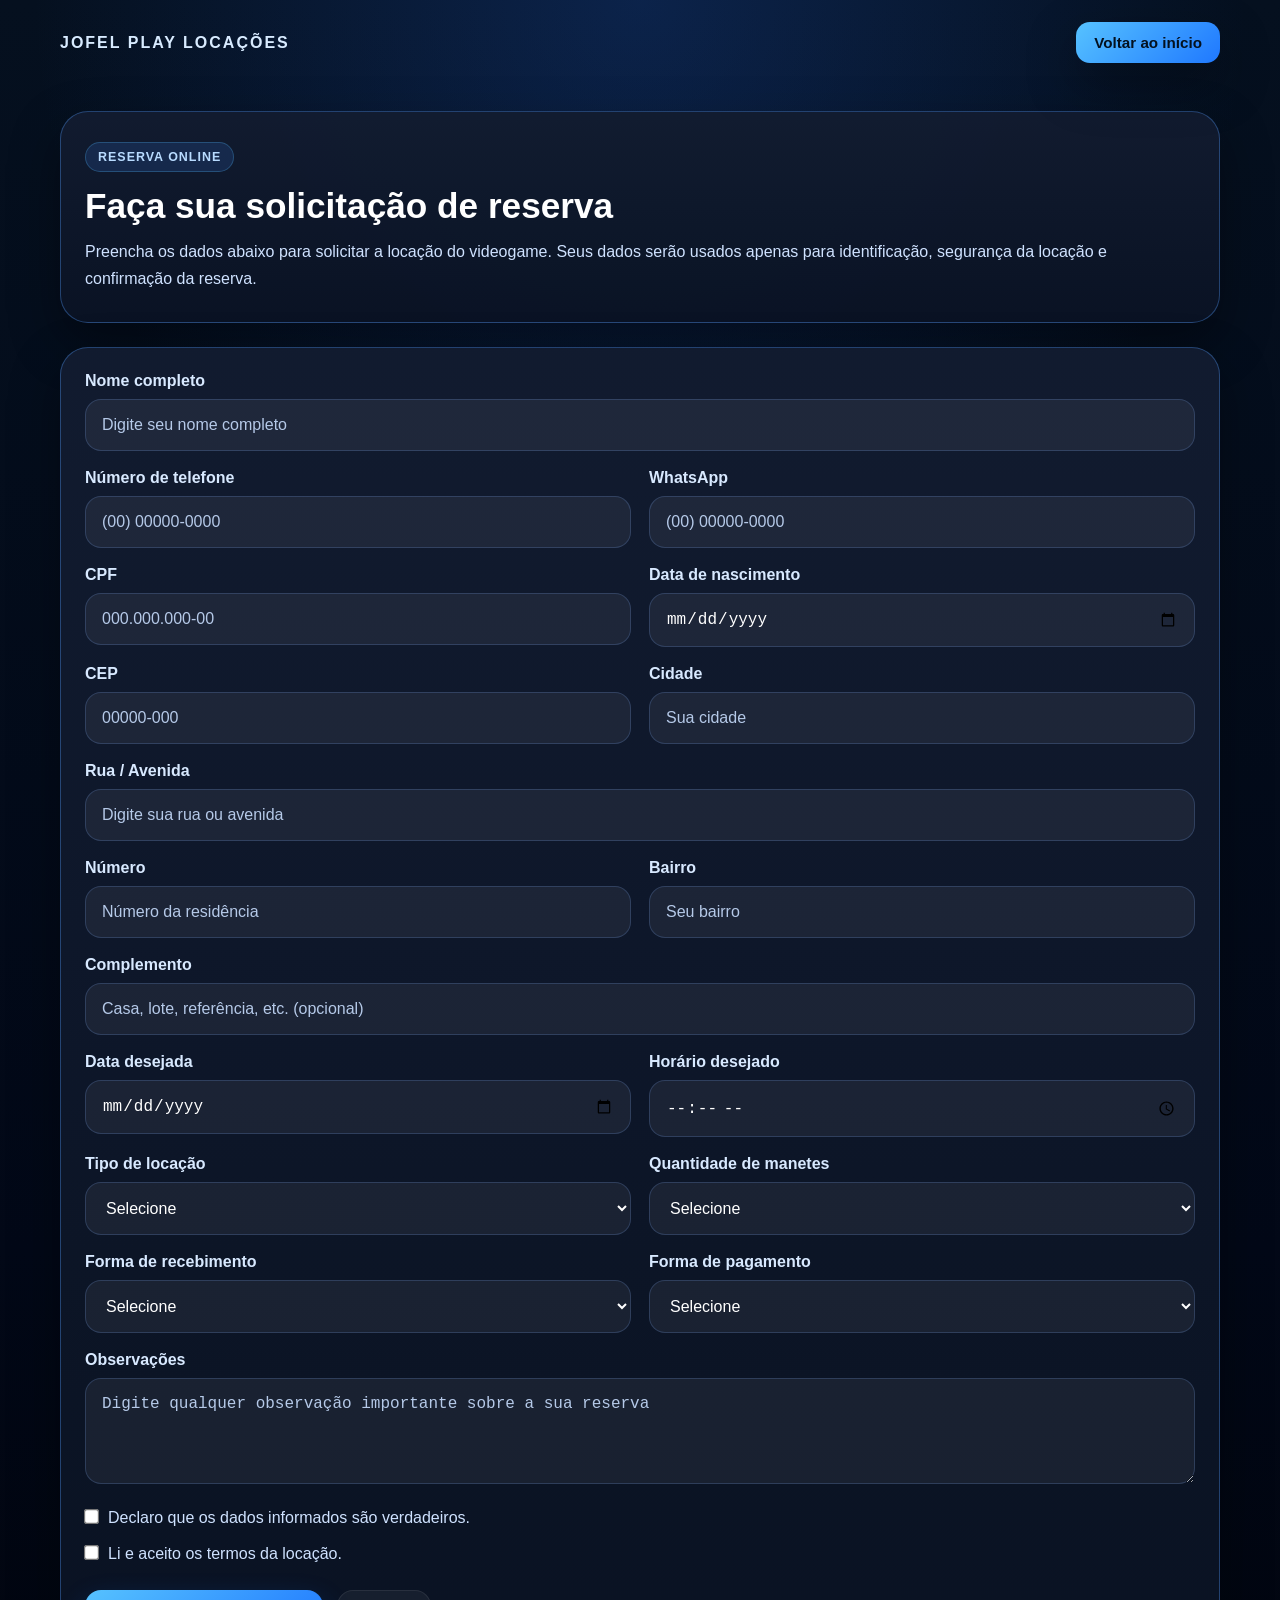
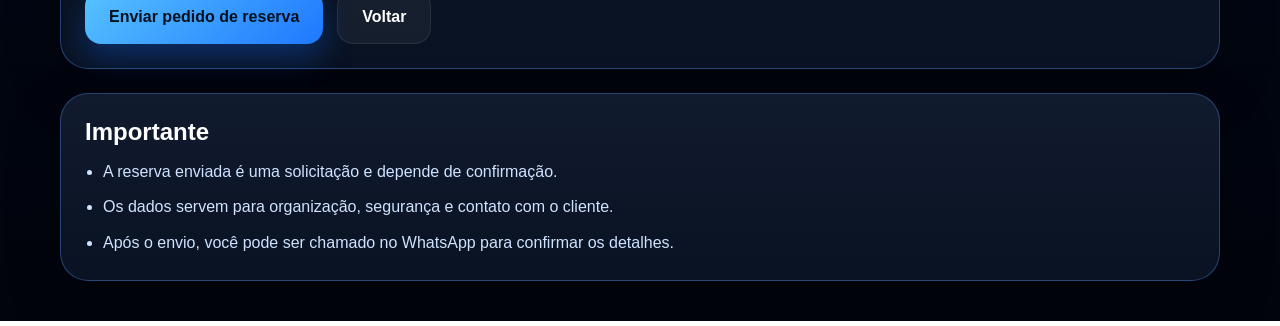
==== reserva.html @ df56c81e "Update reserva.html" ====
<!DOCTYPE html>
<html lang="pt-BR">
<head>
  <meta charset="UTF-8" />
  <meta name="viewport" content="width=device-width, initial-scale=1.0" />
  <title>Reserva | JOFEL PLAY LOCAÇÕES</title>
  <link rel="stylesheet" href="style.css" />
</head>
<body class="reserve-body">
  <header class="topbar">
    <div class="brand">JOFEL PLAY LOCAÇÕES</div>
    <a href="index.html" class="top-btn">Voltar ao início</a>
  </header>

  <main class="reserve-wrapper">
    <section class="reserve-header">
      <span class="section-tag">Reserva online</span>
      <h1>Faça sua solicitação de reserva</h1>
      <p>
        Preencha os dados abaixo para solicitar a locação do videogame.
        Seus dados serão usados apenas para identificação, segurança da locação e confirmação da reserva.
      </p>
    </section>

    <section class="form-card">
      <form id="reservaForm" class="reserve-form">
        <div class="form-grid">
          <div class="form-group full">
            <label for="nome">Nome completo</label>
            <input type="text" id="nome" name="nome" placeholder="Digite seu nome completo" required />
          </div>

          <div class="form-group">
            <label for="telefone">Número de telefone</label>
            <input type="tel" id="telefone" name="telefone" placeholder="(00) 00000-0000" required />
          </div>

          <div class="form-group">
            <label for="whatsapp">WhatsApp</label>
            <input type="tel" id="whatsapp" name="whatsapp" placeholder="(00) 00000-0000" required />
          </div>

          <div class="form-group">
            <label for="cpf">CPF</label>
            <input type="text" id="cpf" name="cpf" placeholder="000.000.000-00" required />
          </div>

          <div class="form-group">
            <label for="nascimento">Data de nascimento</label>
            <input type="date" id="nascimento" name="nascimento" required />
          </div>

          <div class="form-group">
            <label for="cep">CEP</label>
            <input type="text" id="cep" name="cep" placeholder="00000-000" required />
          </div>

          <div class="form-group">
            <label for="cidade">Cidade</label>
            <input type="text" id="cidade" name="cidade" placeholder="Sua cidade" required />
          </div>

          <div class="form-group full">
            <label for="rua">Rua / Avenida</label>
            <input type="text" id="rua" name="rua" placeholder="Digite sua rua ou avenida" required />
          </div>

          <div class="form-group">
            <label for="numero">Número</label>
            <input type="text" id="numero" name="numero" placeholder="Número da residência" required />
          </div>

          <div class="form-group">
            <label for="bairro">Bairro</label>
            <input type="text" id="bairro" name="bairro" placeholder="Seu bairro" required />
          </div>

          <div class="form-group full">
            <label for="complemento">Complemento</label>
            <input type="text" id="complemento" name="complemento" placeholder="Casa, lote, referência, etc. (opcional)" />
          </div>

          <div class="form-group">
            <label for="dataReserva">Data desejada</label>
            <input type="date" id="dataReserva" name="dataReserva" required />
          </div>

          <div class="form-group">
            <label for="horaReserva">Horário desejado</label>
            <input type="time" id="horaReserva" name="horaReserva" required />
          </div>

          <div class="form-group">
            <label for="tipoLocacao">Tipo de locação</label>
            <select id="tipoLocacao" name="tipoLocacao" required>
              <option value="">Selecione</option>
              <option value="1 hora">1 hora</option>
              <option value="diaria">Diária</option>
              <option value="final de semana">Final de semana</option>
            </select>
          </div>

          <div class="form-group">
            <label for="manetes">Quantidade de manetes</label>
            <select id="manetes" name="manetes" required>
              <option value="">Selecione</option>
              <option value="1 manete">1 manete</option>
              <option value="2 manetes">2 manetes</option>
            </select>
          </div>

          <div class="form-group">
            <label for="retirada">Forma de recebimento</label>
            <select id="retirada" name="retirada" required>
              <option value="">Selecione</option>
              <option value="retirada no local">Retirada no local</option>
              <option value="entrega">Entrega</option>
            </select>
          </div>

          <div class="form-group">
            <label for="pagamento">Forma de pagamento</label>
            <select id="pagamento" name="pagamento" required>
              <option value="">Selecione</option>
              <option value="pix">Pix</option>
              <option value="dinheiro">Dinheiro</option>
              <option value="a combinar">A combinar</option>
            </select>
          </div>

          <div class="form-group full">
            <label for="observacoes">Observações</label>
            <textarea
              id="observacoes"
              name="observacoes"
              rows="4"
              placeholder="Digite qualquer observação importante sobre a sua reserva"
            ></textarea>
          </div>
        </div>

        <div class="checks">
          <label class="check-item">
            <input type="checkbox" id="dadosVerdadeiros" required />
            <span>Declaro que os dados informados são verdadeiros.</span>
          </label>

          <label class="check-item">
            <input type="checkbox" id="aceiteTermos" required />
            <span>Li e aceito os termos da locação.</span>
          </label>
        </div>

        <div class="form-actions">
          <button type="submit" class="btn-primary submit-btn">Enviar pedido de reserva</button>
          <a href="index.html" class="btn-secondary">Voltar</a>
        </div>
      </form>
    </section>

    <section class="notice-card">
      <h2>Importante</h2>
      <ul>
        <li>A reserva enviada é uma solicitação e depende de confirmação.</li>
        <li>Os dados servem para organização, segurança e contato com o cliente.</li>
        <li>Após o envio, você pode ser chamado no WhatsApp para confirmar os detalhes.</li>
      </ul>
    </section>
  </main>

  <script src="script.js"></script>
</body>
</html>
---- style.css ----
* {
  margin: 0;
  padding: 0;
  box-sizing: border-box;
}

:root {
  --bg-main: #020817;
  --bg-secondary: #0b1220;
  --card: rgba(18, 28, 48, 0.95);
  --card-soft: rgba(33, 47, 74, 0.9);
  --border: rgba(80, 155, 255, 0.35);
  --text: #ffffff;
  --text-soft: #cfe2ff;
  --text-muted: #9bb7de;
  --blue-1: #56c2ff;
  --blue-2: #1f78ff;
  --blue-3: #0a4ecc;
  --shadow: 0 20px 50px rgba(0, 0, 0, 0.35);
  --radius-xl: 28px;
  --radius-lg: 22px;
  --radius-md: 16px;
  --radius-sm: 12px;
}

html {
  scroll-behavior: smooth;
}

body {
  font-family: Arial, Helvetica, sans-serif;
  background:
    radial-gradient(circle at top, rgba(28, 84, 187, 0.28), transparent 30%),
    linear-gradient(180deg, #05101f 0%, #020817 65%, #01040c 100%);
  color: var(--text);
  min-height: 100vh;
}

a {
  text-decoration: none;
}

img {
  max-width: 100%;
  display: block;
}

.topbar {
  width: 100%;
  max-width: 1200px;
  margin: 0 auto;
  padding: 22px 20px;
  display: flex;
  justify-content: space-between;
  align-items: center;
  gap: 12px;
}

.topbar-home {
  justify-content: center;
}

.brand {
  font-size: 1rem;
  font-weight: 800;
  letter-spacing: 2px;
  color: #d8ebff;
}

.top-btn {
  background: linear-gradient(135deg, var(--blue-1), var(--blue-2));
  color: #03111f;
  padding: 12px 18px;
  border-radius: 14px;
  font-weight: 800;
  font-size: 0.95rem;
  box-shadow: var(--shadow);
}

.hero,
.reserve-wrapper {
  width: 100%;
  max-width: 1200px;
  margin: 0 auto;
  padding: 10px 20px 40px;
}

.hero-card,
.form-card,
.notice-card,
.cta-box,
.reserve-header,
.trust-strip,
.urgency-box,
.security-card {
  background: linear-gradient(180deg, rgba(18, 28, 48, 0.96), rgba(10, 19, 36, 0.96));
  border: 1px solid var(--border);
  border-radius: var(--radius-xl);
  box-shadow: var(--shadow);
}

.hero-card {
  padding: 48px 32px;
  text-align: center;
  margin-top: 20px;
}

.hero-card-pro {
  overflow: hidden;
}

.hero-badge,
.section-tag,
.urgency-badge {
  display: inline-block;
  padding: 8px 14px;
  border-radius: 999px;
  background: rgba(63, 137, 255, 0.15);
  border: 1px solid rgba(86, 194, 255, 0.25);
  color: #b8dbff;
  font-size: 0.85rem;
  font-weight: 700;
  letter-spacing: 1px;
  text-transform: uppercase;
}

.hero-title {
  font-size: 3rem;
  line-height: 1.1;
  font-weight: 900;
  max-width: 920px;
  margin: 22px auto 16px;
}

.hero-subtitle {
  font-size: 1.15rem;
  color: var(--text-soft);
  max-width: 760px;
  margin: 0 auto;
  line-height: 1.6;
}

.hero-price-box {
  margin: 24px auto 0;
  max-width: 420px;
  display: flex;
  flex-direction: column;
  gap: 8px;
  padding: 18px;
  border-radius: 20px;
  background: rgba(255, 255, 255, 0.05);
  border: 1px solid rgba(86, 194, 255, 0.18);
}

.price-highlight {
  font-size: 1.6rem;
  font-weight: 900;
  color: #ffffff;
}

.price-text {
  color: var(--text-soft);
  font-size: 0.98rem;
}

.hero-media {
  width: 100%;
  max-width: 780px;
  margin: 28px auto 0;
  border-radius: 24px;
  overflow: hidden;
  border: 1px solid rgba(86, 194, 255, 0.22);
  box-shadow: 0 20px 50px rgba(0, 0, 0, 0.45);
}

.hero-media img {
  width: 100%;
  height: 400px;
  object-fit: cover;
}

.hero-actions {
  margin-top: 28px;
  display: flex;
  justify-content: center;
  gap: 14px;
  flex-wrap: wrap;
}

.hero-mini-infos {
  margin-top: 24px;
  display: flex;
  justify-content: center;
  gap: 12px;
  flex-wrap: wrap;
}

.mini-info {
  padding: 10px 14px;
  border-radius: 999px;
  background: rgba(255, 255, 255, 0.05);
  color: var(--text-soft);
  border: 1px solid rgba(255, 255, 255, 0.08);
  font-size: 0.95rem;
}

.btn-primary,
.btn-secondary {
  min-height: 54px;
  padding: 15px 24px;
  border-radius: 16px;
  font-weight: 800;
  font-size: 1rem;
  display: inline-flex;
  align-items: center;
  justify-content: center;
  transition: 0.2s ease;
}

.btn-primary {
  background: linear-gradient(135deg, var(--blue-1), var(--blue-2));
  color: #03111f;
  box-shadow: 0 14px 30px rgba(18, 110, 255, 0.3);
}

.btn-primary:hover {
  transform: translateY(-2px);
}

.btn-secondary {
  background: rgba(255, 255, 255, 0.05);
  color: var(--text);
  border: 1px solid rgba(255, 255, 255, 0.08);
}

.trust-strip {
  margin-top: 24px;
  padding: 18px 20px;
  display: grid;
  grid-template-columns: repeat(4, 1fr);
  gap: 12px;
}

.trust-item {
  text-align: center;
  color: var(--text-soft);
  font-weight: 700;
  padding: 10px;
  border-radius: 14px;
  background: rgba(255, 255, 255, 0.04);
}

.section-title-wrap {
  text-align: center;
  margin-bottom: 20px;
}

.section-title-wrap h2 {
  font-size: 1.75rem;
  margin-top: 10px;
}

.section-tag {
  font-size: 0.78rem;
  padding: 7px 12px;
}

.benefits,
.steps,
.security-section {
  margin-top: 34px;
}

.benefits-grid,
.steps-grid {
  display: grid;
  grid-template-columns: repeat(4, 1fr);
  gap: 18px;
}

.security-grid {
  display: grid;
  grid-template-columns: repeat(3, 1fr);
  gap: 18px;
}

.info-card,
.step-card,
.security-card {
  background: linear-gradient(180deg, rgba(26, 38, 63, 0.96), rgba(18, 27, 46, 0.96));
  border: 1px solid rgba(86, 194, 255, 0.2);
  border-radius: var(--radius-lg);
  padding: 24px;
  box-shadow: var(--shadow);
}

.info-card h3,
.step-card h3,
.security-card h3 {
  font-size: 1.2rem;
  margin-bottom: 12px;
}

.info-card p,
.step-card p,
.security-card p,
.notice-card li,
.reserve-header p,
.urgency-box p,
.cta-box p {
  color: var(--text-soft);
  line-height: 1.7;
}

.step-number {
  width: 42px;
  height: 42px;
  display: inline-flex;
  align-items: center;
  justify-content: center;
  background: linear-gradient(135deg, var(--blue-1), var(--blue-2));
  color: #06101a;
  border-radius: 50%;
  font-weight: 900;
  margin-bottom: 16px;
}

.urgency-box {
  margin-top: 34px;
  padding: 36px 28px;
  text-align: center;
}

.urgency-box h2 {
  font-size: 2rem;
  margin-top: 14px;
  margin-bottom: 12px;
}

.cta-box {
  margin-top: 34px;
  padding: 36px 28px;
  text-align: center;
}

.cta-box h2 {
  font-size: 2rem;
  margin-bottom: 12px;
}

.cta-box-strong {
  margin-bottom: 20px;
}

.large-btn {
  min-width: 260px;
  margin-top: 20px;
}

.reserve-header {
  padding: 30px 24px;
  margin-top: 16px;
  margin-bottom: 24px;
}

.reserve-header h1 {
  font-size: 2.2rem;
  margin: 14px 0 12px;
}

.form-card {
  padding: 24px;
}

.reserve-form {
  width: 100%;
}

.form-grid {
  display: grid;
  grid-template-columns: repeat(2, 1fr);
  gap: 18px;
}

.form-group {
  display: flex;
  flex-direction: column;
}

.form-group.full {
  grid-column: 1 / -1;
}

.form-group label {
  margin-bottom: 9px;
  color: #d8e9ff;
  font-weight: 700;
}

.form-group input,
.form-group select,
.form-group textarea {
  width: 100%;
  border: 1px solid rgba(130, 174, 255, 0.2);
  background: rgba(255, 255, 255, 0.06);
  color: white;
  padding: 16px 16px;
  border-radius: 16px;
  outline: none;
  font-size: 1rem;
}

.form-group input::placeholder,
.form-group textarea::placeholder {
  color: #b5c9e8;
}

.form-group input:focus,
.form-group select:focus,
.form-group textarea:focus {
  border-color: rgba(86, 194, 255, 0.7);
  box-shadow: 0 0 0 3px rgba(86, 194, 255, 0.12);
}

.form-group select option {
  color: #000;
}

.checks {
  margin-top: 22px;
  display: flex;
  flex-direction: column;
  gap: 12px;
}

.check-item {
  display: flex;
  align-items: flex-start;
  gap: 10px;
  color: var(--text-soft);
  line-height: 1.5;
}

.check-item input {
  margin-top: 4px;
  transform: scale(1.15);
}

.form-actions {
  margin-top: 24px;
  display: flex;
  gap: 14px;
  flex-wrap: wrap;
}

.submit-btn {
  border: none;
  cursor: pointer;
}

.notice-card {
  margin-top: 24px;
  padding: 24px;
}

.notice-card h2 {
  margin-bottom: 12px;
}

.notice-card ul {
  padding-left: 18px;
}

.notice-card li + li {
  margin-top: 8px;
}

.success-message {
  margin-top: 20px;
  padding: 16px 18px;
  border-radius: 16px;
  background: rgba(20, 130, 70, 0.18);
  border: 1px solid rgba(72, 220, 120, 0.35);
  color: #d8ffe7;
  font-weight: 700;
}

@media (max-width: 980px) {
  .hero-title {
    font-size: 2.3rem;
  }

  .benefits-grid,
  .steps-grid {
    grid-template-columns: repeat(2, 1fr);
  }

  .security-grid,
  .trust-strip {
    grid-template-columns: repeat(2, 1fr);
  }

  .hero-media img {
    height: 320px;
  }
}

@media (max-width: 768px) {
  .topbar {
    padding: 18px 14px;
    flex-direction: column;
    align-items: stretch;
  }

  .topbar-home {
    align-items: center;
  }

  .brand {
    text-align: center;
    font-size: 0.95rem;
  }

  .top-btn {
    text-align: center;
  }

  .hero,
  .reserve-wrapper {
    padding: 6px 14px 28px;
  }

  .hero-card {
    padding: 32px 16px;
  }

  .hero-title {
    font-size: 1.9rem;
  }

  .hero-subtitle {
    font-size: 1rem;
  }

  .hero-price-box {
    padding: 16px;
  }

  .price-highlight {
    font-size: 1.35rem;
  }

  .hero-media {
    margin-top: 22px;
    border-radius: 18px;
  }

  .hero-media img {
    height: 220px;
  }

  .benefits-grid,
  .steps-grid,
  .form-grid,
  .security-grid,
  .trust-strip {
    grid-template-columns: 1fr;
  }

  .hero-mini-infos {
    flex-direction: column;
  }

  .mini-info {
    width: 100%;
  }

  .section-title-wrap {
    margin-bottom: 16px;
  }

  .section-title-wrap h2 {
    font-size: 1.35rem;
    margin-top: 8px;
  }

  .section-tag,
  .urgency-badge {
    font-size: 0.72rem;
    padding: 6px 11px;
  }

  .info-card,
  .step-card,
  .security-card {
    padding: 18px;
  }

  .info-card h3,
  .step-card h3,
  .security-card h3 {
    font-size: 1rem;
  }

  .info-card p,
  .step-card p,
  .security-card p {
    font-size: 0.95rem;
    line-height: 1.6;
  }

  .urgency-box h2,
  .cta-box h2,
  .reserve-header h1 {
    font-size: 1.55rem;
  }

  .trust-strip,
  .form-card,
  .notice-card,
  .reserve-header,
  .cta-box,
  .urgency-box {
    padding: 18px;
  }

  .btn-primary,
  .btn-secondary {
    width: 100%;
  }

  .form-actions,
  .hero-actions {
    flex-direction: column;
  }

  .large-btn {
    min-width: 100%;
  }
}
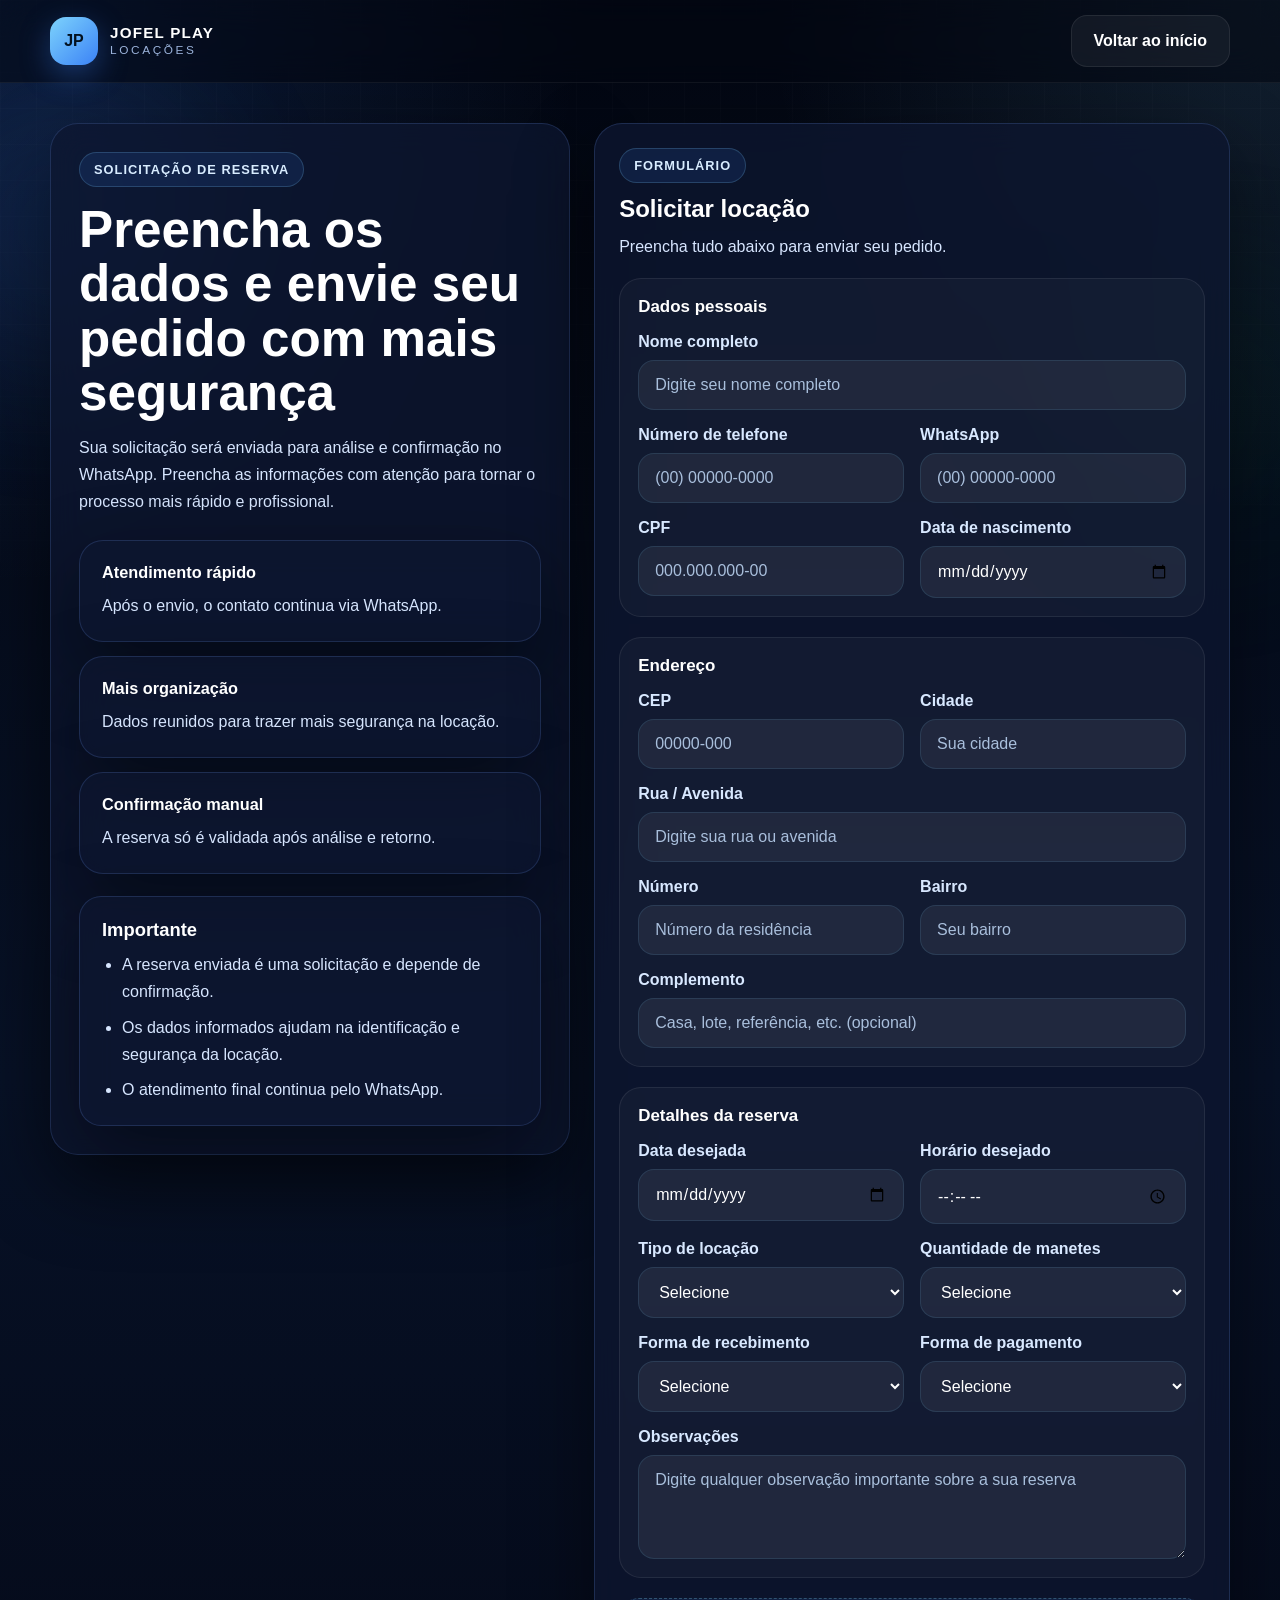
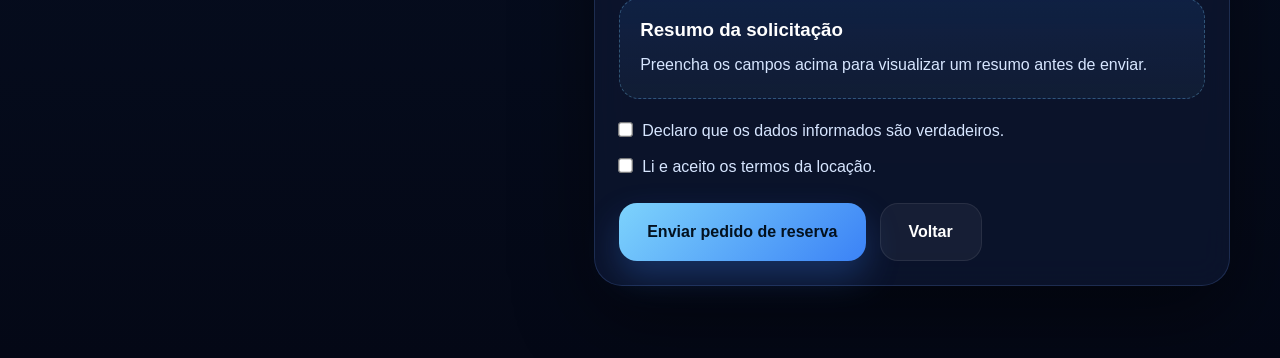
==== commit 2c517466: "Update reserva.html" ====
--- a/reserva.html
+++ b/reserva.html
@@ -4,168 +4,233 @@
   <meta charset="UTF-8" />
   <meta name="viewport" content="width=device-width, initial-scale=1.0" />
   <title>Reserva | JOFEL PLAY LOCAÇÕES</title>
+  <meta
+    name="description"
+    content="Solicite sua reserva de PS5 com a JOFEL PLAY LOCAÇÕES. Preencha seus dados e finalize o atendimento pelo WhatsApp."
+  />
   <link rel="stylesheet" href="style.css" />
 </head>
-<body class="reserve-body">
+<body class="site-body reserve-page">
+  <div class="bg-orb orb-1"></div>
+  <div class="bg-orb orb-2"></div>
+  <div class="bg-grid"></div>
+
   <header class="topbar">
-    <div class="brand">JOFEL PLAY LOCAÇÕES</div>
-    <a href="index.html" class="top-btn">Voltar ao início</a>
+    <div class="container topbar-inner">
+      <a href="index.html" class="brand">
+        <span class="brand-badge">JP</span>
+        <span class="brand-text">
+          <strong>JOFEL PLAY</strong>
+          <small>LOCAÇÕES</small>
+        </span>
+      </a>
+
+      <a href="index.html" class="btn btn-secondary">Voltar ao início</a>
+    </div>
   </header>
 
-  <main class="reserve-wrapper">
-    <section class="reserve-header">
-      <span class="section-tag">Reserva online</span>
-      <h1>Faça sua solicitação de reserva</h1>
-      <p>
-        Preencha os dados abaixo para solicitar a locação do videogame.
-        Seus dados serão usados apenas para identificação, segurança da locação e confirmação da reserva.
-      </p>
-    </section>
-
-    <section class="form-card">
-      <form id="reservaForm" class="reserve-form">
-        <div class="form-grid">
-          <div class="form-group full">
-            <label for="nome">Nome completo</label>
-            <input type="text" id="nome" name="nome" placeholder="Digite seu nome completo" required />
-          </div>
-
-          <div class="form-group">
-            <label for="telefone">Número de telefone</label>
-            <input type="tel" id="telefone" name="telefone" placeholder="(00) 00000-0000" required />
-          </div>
-
-          <div class="form-group">
-            <label for="whatsapp">WhatsApp</label>
-            <input type="tel" id="whatsapp" name="whatsapp" placeholder="(00) 00000-0000" required />
-          </div>
-
-          <div class="form-group">
-            <label for="cpf">CPF</label>
-            <input type="text" id="cpf" name="cpf" placeholder="000.000.000-00" required />
-          </div>
-
-          <div class="form-group">
-            <label for="nascimento">Data de nascimento</label>
-            <input type="date" id="nascimento" name="nascimento" required />
-          </div>
-
-          <div class="form-group">
-            <label for="cep">CEP</label>
-            <input type="text" id="cep" name="cep" placeholder="00000-000" required />
-          </div>
-
-          <div class="form-group">
-            <label for="cidade">Cidade</label>
-            <input type="text" id="cidade" name="cidade" placeholder="Sua cidade" required />
-          </div>
-
-          <div class="form-group full">
-            <label for="rua">Rua / Avenida</label>
-            <input type="text" id="rua" name="rua" placeholder="Digite sua rua ou avenida" required />
-          </div>
-
-          <div class="form-group">
-            <label for="numero">Número</label>
-            <input type="text" id="numero" name="numero" placeholder="Número da residência" required />
-          </div>
-
-          <div class="form-group">
-            <label for="bairro">Bairro</label>
-            <input type="text" id="bairro" name="bairro" placeholder="Seu bairro" required />
-          </div>
-
-          <div class="form-group full">
-            <label for="complemento">Complemento</label>
-            <input type="text" id="complemento" name="complemento" placeholder="Casa, lote, referência, etc. (opcional)" />
-          </div>
-
-          <div class="form-group">
-            <label for="dataReserva">Data desejada</label>
-            <input type="date" id="dataReserva" name="dataReserva" required />
-          </div>
-
-          <div class="form-group">
-            <label for="horaReserva">Horário desejado</label>
-            <input type="time" id="horaReserva" name="horaReserva" required />
-          </div>
-
-          <div class="form-group">
-            <label for="tipoLocacao">Tipo de locação</label>
-            <select id="tipoLocacao" name="tipoLocacao" required>
-              <option value="">Selecione</option>
-              <option value="1 hora">1 hora</option>
-              <option value="diaria">Diária</option>
-              <option value="final de semana">Final de semana</option>
-            </select>
-          </div>
-
-          <div class="form-group">
-            <label for="manetes">Quantidade de manetes</label>
-            <select id="manetes" name="manetes" required>
-              <option value="">Selecione</option>
-              <option value="1 manete">1 manete</option>
-              <option value="2 manetes">2 manetes</option>
-            </select>
-          </div>
-
-          <div class="form-group">
-            <label for="retirada">Forma de recebimento</label>
-            <select id="retirada" name="retirada" required>
-              <option value="">Selecione</option>
-              <option value="retirada no local">Retirada no local</option>
-              <option value="entrega">Entrega</option>
-            </select>
-          </div>
-
-          <div class="form-group">
-            <label for="pagamento">Forma de pagamento</label>
-            <select id="pagamento" name="pagamento" required>
-              <option value="">Selecione</option>
-              <option value="pix">Pix</option>
-              <option value="dinheiro">Dinheiro</option>
-              <option value="a combinar">A combinar</option>
-            </select>
-          </div>
-
-          <div class="form-group full">
-            <label for="observacoes">Observações</label>
-            <textarea
-              id="observacoes"
-              name="observacoes"
-              rows="4"
-              placeholder="Digite qualquer observação importante sobre a sua reserva"
-            ></textarea>
-          </div>
+  <main class="section reserve-main">
+    <div class="container reserve-layout">
+      <section class="reserve-copy reveal">
+        <span class="pill">Solicitação de reserva</span>
+        <h1>Preencha os dados e envie seu pedido com mais segurança</h1>
+        <p>
+          Sua solicitação será enviada para análise e confirmação no WhatsApp.
+          Preencha as informações com atenção para tornar o processo mais rápido e profissional.
+        </p>
+
+        <div class="reserve-benefits">
+          <article class="glass-card">
+            <strong>Atendimento rápido</strong>
+            <p>Após o envio, o contato continua via WhatsApp.</p>
+          </article>
+
+          <article class="glass-card">
+            <strong>Mais organização</strong>
+            <p>Dados reunidos para trazer mais segurança na locação.</p>
+          </article>
+
+          <article class="glass-card">
+            <strong>Confirmação manual</strong>
+            <p>A reserva só é validada após análise e retorno.</p>
+          </article>
         </div>
 
-        <div class="checks">
-          <label class="check-item">
-            <input type="checkbox" id="dadosVerdadeiros" required />
-            <span>Declaro que os dados informados são verdadeiros.</span>
-          </label>
-
-          <label class="check-item">
-            <input type="checkbox" id="aceiteTermos" required />
-            <span>Li e aceito os termos da locação.</span>
-          </label>
+        <div class="reserve-note">
+          <h3>Importante</h3>
+          <ul>
+            <li>A reserva enviada é uma solicitação e depende de confirmação.</li>
+            <li>Os dados informados ajudam na identificação e segurança da locação.</li>
+            <li>O atendimento final continua pelo WhatsApp.</li>
+          </ul>
         </div>
-
-        <div class="form-actions">
-          <button type="submit" class="btn-primary submit-btn">Enviar pedido de reserva</button>
-          <a href="index.html" class="btn-secondary">Voltar</a>
+      </section>
+
+      <section class="reserve-form-card reveal">
+        <div class="form-top">
+          <span class="section-tag">Formulário</span>
+          <h2>Solicitar locação</h2>
+          <p>Preencha tudo abaixo para enviar seu pedido.</p>
         </div>
-      </form>
-    </section>
-
-    <section class="notice-card">
-      <h2>Importante</h2>
-      <ul>
-        <li>A reserva enviada é uma solicitação e depende de confirmação.</li>
-        <li>Os dados servem para organização, segurança e contato com o cliente.</li>
-        <li>Após o envio, você pode ser chamado no WhatsApp para confirmar os detalhes.</li>
-      </ul>
-    </section>
+
+        <form id="reservaForm" class="reserve-form">
+          <div class="form-block">
+            <h3>Dados pessoais</h3>
+            <div class="form-grid">
+              <div class="form-group full">
+                <label for="nome">Nome completo</label>
+                <input type="text" id="nome" name="nome" placeholder="Digite seu nome completo" required />
+              </div>
+
+              <div class="form-group">
+                <label for="telefone">Número de telefone</label>
+                <input type="tel" id="telefone" name="telefone" placeholder="(00) 00000-0000" required />
+              </div>
+
+              <div class="form-group">
+                <label for="whatsapp">WhatsApp</label>
+                <input type="tel" id="whatsapp" name="whatsapp" placeholder="(00) 00000-0000" required />
+              </div>
+
+              <div class="form-group">
+                <label for="cpf">CPF</label>
+                <input type="text" id="cpf" name="cpf" placeholder="000.000.000-00" required />
+              </div>
+
+              <div class="form-group">
+                <label for="nascimento">Data de nascimento</label>
+                <input type="date" id="nascimento" name="nascimento" required />
+              </div>
+            </div>
+          </div>
+
+          <div class="form-block">
+            <h3>Endereço</h3>
+            <div class="form-grid">
+              <div class="form-group">
+                <label for="cep">CEP</label>
+                <input type="text" id="cep" name="cep" placeholder="00000-000" required />
+              </div>
+
+              <div class="form-group">
+                <label for="cidade">Cidade</label>
+                <input type="text" id="cidade" name="cidade" placeholder="Sua cidade" required />
+              </div>
+
+              <div class="form-group full">
+                <label for="rua">Rua / Avenida</label>
+                <input type="text" id="rua" name="rua" placeholder="Digite sua rua ou avenida" required />
+              </div>
+
+              <div class="form-group">
+                <label for="numero">Número</label>
+                <input type="text" id="numero" name="numero" placeholder="Número da residência" required />
+              </div>
+
+              <div class="form-group">
+                <label for="bairro">Bairro</label>
+                <input type="text" id="bairro" name="bairro" placeholder="Seu bairro" required />
+              </div>
+
+              <div class="form-group full">
+                <label for="complemento">Complemento</label>
+                <input
+                  type="text"
+                  id="complemento"
+                  name="complemento"
+                  placeholder="Casa, lote, referência, etc. (opcional)"
+                />
+              </div>
+            </div>
+          </div>
+
+          <div class="form-block">
+            <h3>Detalhes da reserva</h3>
+            <div class="form-grid">
+              <div class="form-group">
+                <label for="dataReserva">Data desejada</label>
+                <input type="date" id="dataReserva" name="dataReserva" required />
+              </div>
+
+              <div class="form-group">
+                <label for="horaReserva">Horário desejado</label>
+                <input type="time" id="horaReserva" name="horaReserva" required />
+              </div>
+
+              <div class="form-group">
+                <label for="tipoLocacao">Tipo de locação</label>
+                <select id="tipoLocacao" name="tipoLocacao" required>
+                  <option value="">Selecione</option>
+                  <option value="1 hora">1 hora</option>
+                  <option value="diária">Diária</option>
+                  <option value="final de semana">Final de semana</option>
+                </select>
+              </div>
+
+              <div class="form-group">
+                <label for="manetes">Quantidade de manetes</label>
+                <select id="manetes" name="manetes" required>
+                  <option value="">Selecione</option>
+                  <option value="1 manete">1 manete</option>
+                  <option value="2 manetes">2 manetes</option>
+                </select>
+              </div>
+
+              <div class="form-group">
+                <label for="retirada">Forma de recebimento</label>
+                <select id="retirada" name="retirada" required>
+                  <option value="">Selecione</option>
+                  <option value="retirada no local">Retirada no local</option>
+                  <option value="entrega">Entrega</option>
+                </select>
+              </div>
+
+              <div class="form-group">
+                <label for="pagamento">Forma de pagamento</label>
+                <select id="pagamento" name="pagamento" required>
+                  <option value="">Selecione</option>
+                  <option value="pix">Pix</option>
+                  <option value="dinheiro">Dinheiro</option>
+                  <option value="a combinar">A combinar</option>
+                </select>
+              </div>
+
+              <div class="form-group full">
+                <label for="observacoes">Observações</label>
+                <textarea
+                  id="observacoes"
+                  name="observacoes"
+                  rows="4"
+                  placeholder="Digite qualquer observação importante sobre a sua reserva"
+                ></textarea>
+              </div>
+            </div>
+          </div>
+
+          <div class="summary-panel" id="resumoReserva">
+            <h3>Resumo da solicitação</h3>
+            <p>Preencha os campos acima para visualizar um resumo antes de enviar.</p>
+          </div>
+
+          <div class="checks">
+            <label class="check-item">
+              <input type="checkbox" id="dadosVerdadeiros" required />
+              <span>Declaro que os dados informados são verdadeiros.</span>
+            </label>
+
+            <label class="check-item">
+              <input type="checkbox" id="aceiteTermos" required />
+              <span>Li e aceito os termos da locação.</span>
+            </label>
+          </div>
+
+          <div class="form-actions">
+            <button type="submit" class="btn btn-primary btn-lg submit-btn">Enviar pedido de reserva</button>
+            <a href="index.html" class="btn btn-secondary btn-lg">Voltar</a>
+          </div>
+        </form>
+      </section>
+    </div>
   </main>
 
   <script src="script.js"></script>
--- a/style.css
+++ b/style.css
@@ -5,22 +5,30 @@
 }
 
 :root {
-  --bg-main: #020817;
-  --bg-secondary: #0b1220;
-  --card: rgba(18, 28, 48, 0.95);
-  --card-soft: rgba(33, 47, 74, 0.9);
-  --border: rgba(80, 155, 255, 0.35);
+  --bg-main: #040816;
+  --bg-2: #071126;
+  --bg-3: #0d1730;
+  --card: rgba(13, 23, 48, 0.78);
+  --card-strong: rgba(14, 25, 52, 0.94);
+  --card-soft: rgba(255, 255, 255, 0.05);
+  --stroke: rgba(115, 163, 255, 0.18);
+  --stroke-2: rgba(255, 255, 255, 0.08);
   --text: #ffffff;
-  --text-soft: #cfe2ff;
-  --text-muted: #9bb7de;
-  --blue-1: #56c2ff;
-  --blue-2: #1f78ff;
-  --blue-3: #0a4ecc;
-  --shadow: 0 20px 50px rgba(0, 0, 0, 0.35);
-  --radius-xl: 28px;
-  --radius-lg: 22px;
-  --radius-md: 16px;
-  --radius-sm: 12px;
+  --text-soft: #d7e6ff;
+  --text-muted: #9bb3db;
+  --blue-1: #7dd3fc;
+  --blue-2: #3b82f6;
+  --blue-3: #1d4ed8;
+  --blue-4: #60a5fa;
+  --warning: #f59e0b;
+  --success: #22c55e;
+  --shadow-lg: 0 30px 80px rgba(0, 0, 0, 0.45);
+  --shadow-md: 0 16px 40px rgba(0, 0, 0, 0.32);
+  --radius-xl: 30px;
+  --radius-lg: 24px;
+  --radius-md: 18px;
+  --radius-sm: 14px;
+  --container: 1180px;
 }
 
 html {
@@ -29,15 +37,17 @@
 
 body {
   font-family: Arial, Helvetica, sans-serif;
+  color: var(--text);
   background:
-    radial-gradient(circle at top, rgba(28, 84, 187, 0.28), transparent 30%),
-    linear-gradient(180deg, #05101f 0%, #020817 65%, #01040c 100%);
-  color: var(--text);
+    radial-gradient(circle at top left, rgba(59, 130, 246, 0.18), transparent 25%),
+    radial-gradient(circle at top right, rgba(125, 211, 252, 0.12), transparent 22%),
+    linear-gradient(180deg, #030712 0%, #071126 55%, #040816 100%);
   min-height: 100vh;
-}
-
-a {
-  text-decoration: none;
+  overflow-x: hidden;
+}
+
+.site-body {
+  position: relative;
 }
 
 img {
@@ -45,341 +55,677 @@
   display: block;
 }
 
+a {
+  text-decoration: none;
+  color: inherit;
+}
+
+button,
+input,
+select,
+textarea {
+  font: inherit;
+}
+
+.container {
+  width: min(var(--container), calc(100% - 32px));
+  margin: 0 auto;
+  position: relative;
+  z-index: 2;
+}
+
+.bg-grid {
+  position: fixed;
+  inset: 0;
+  background-image:
+    linear-gradient(rgba(255, 255, 255, 0.02) 1px, transparent 1px),
+    linear-gradient(90deg, rgba(255, 255, 255, 0.02) 1px, transparent 1px);
+  background-size: 36px 36px;
+  mask-image: linear-gradient(180deg, rgba(0, 0, 0, 0.8), transparent);
+  pointer-events: none;
+  z-index: 0;
+}
+
+.bg-orb {
+  position: fixed;
+  border-radius: 50%;
+  filter: blur(90px);
+  pointer-events: none;
+  z-index: 0;
+  opacity: 0.45;
+}
+
+.orb-1 {
+  width: 260px;
+  height: 260px;
+  top: 100px;
+  left: -70px;
+  background: rgba(59, 130, 246, 0.35);
+}
+
+.orb-2 {
+  width: 300px;
+  height: 300px;
+  top: 260px;
+  right: -80px;
+  background: rgba(34, 197, 94, 0.12);
+}
+
 .topbar {
-  width: 100%;
-  max-width: 1200px;
-  margin: 0 auto;
-  padding: 22px 20px;
+  position: sticky;
+  top: 0;
+  z-index: 40;
+  backdrop-filter: blur(18px);
+  background: rgba(3, 7, 18, 0.55);
+  border-bottom: 1px solid rgba(255, 255, 255, 0.06);
+}
+
+.topbar-inner {
+  min-height: 82px;
   display: flex;
+  align-items: center;
   justify-content: space-between;
+  gap: 20px;
+}
+
+.brand {
+  display: inline-flex;
   align-items: center;
   gap: 12px;
 }
 
-.topbar-home {
-  justify-content: center;
-}
-
-.brand {
-  font-size: 1rem;
-  font-weight: 800;
-  letter-spacing: 2px;
-  color: #d8ebff;
-}
-
-.top-btn {
+.brand-badge {
+  width: 48px;
+  height: 48px;
+  border-radius: 16px;
+  display: grid;
+  place-items: center;
+  font-weight: 900;
+  color: #03111f;
   background: linear-gradient(135deg, var(--blue-1), var(--blue-2));
-  color: #03111f;
-  padding: 12px 18px;
-  border-radius: 14px;
-  font-weight: 800;
-  font-size: 0.95rem;
-  box-shadow: var(--shadow);
-}
-
-.hero,
-.reserve-wrapper {
-  width: 100%;
-  max-width: 1200px;
-  margin: 0 auto;
-  padding: 10px 20px 40px;
-}
-
-.hero-card,
-.form-card,
-.notice-card,
-.cta-box,
-.reserve-header,
-.trust-strip,
-.urgency-box,
-.security-card {
-  background: linear-gradient(180deg, rgba(18, 28, 48, 0.96), rgba(10, 19, 36, 0.96));
-  border: 1px solid var(--border);
-  border-radius: var(--radius-xl);
-  box-shadow: var(--shadow);
-}
-
-.hero-card {
-  padding: 48px 32px;
-  text-align: center;
-  margin-top: 20px;
-}
-
-.hero-card-pro {
-  overflow: hidden;
-}
-
-.hero-badge,
-.section-tag,
-.urgency-badge {
-  display: inline-block;
-  padding: 8px 14px;
-  border-radius: 999px;
-  background: rgba(63, 137, 255, 0.15);
-  border: 1px solid rgba(86, 194, 255, 0.25);
-  color: #b8dbff;
-  font-size: 0.85rem;
-  font-weight: 700;
-  letter-spacing: 1px;
-  text-transform: uppercase;
-}
-
-.hero-title {
-  font-size: 3rem;
-  line-height: 1.1;
-  font-weight: 900;
-  max-width: 920px;
-  margin: 22px auto 16px;
-}
-
-.hero-subtitle {
-  font-size: 1.15rem;
-  color: var(--text-soft);
-  max-width: 760px;
-  margin: 0 auto;
-  line-height: 1.6;
-}
-
-.hero-price-box {
-  margin: 24px auto 0;
-  max-width: 420px;
+  box-shadow: 0 10px 30px rgba(59, 130, 246, 0.35);
+}
+
+.brand-text {
   display: flex;
   flex-direction: column;
-  gap: 8px;
+  line-height: 1;
+}
+
+.brand-text strong {
+  font-size: 0.95rem;
+  letter-spacing: 0.08em;
+}
+
+.brand-text small {
+  font-size: 0.74rem;
+  letter-spacing: 0.22em;
+  color: var(--text-muted);
+  margin-top: 5px;
+}
+
+.nav-desktop {
+  display: flex;
+  gap: 22px;
+  align-items: center;
+}
+
+.nav-desktop a {
+  color: var(--text-soft);
+  font-size: 0.95rem;
+  transition: 0.25s ease;
+}
+
+.nav-desktop a:hover {
+  color: #fff;
+}
+
+.btn {
+  min-height: 52px;
+  padding: 14px 22px;
+  border-radius: 16px;
+  display: inline-flex;
+  align-items: center;
+  justify-content: center;
+  gap: 10px;
+  font-weight: 800;
+  border: 1px solid transparent;
+  transition: 0.25s ease;
+  cursor: pointer;
+}
+
+.btn:hover {
+  transform: translateY(-2px);
+}
+
+.btn-primary {
+  color: #03111f;
+  background: linear-gradient(135deg, var(--blue-1), var(--blue-2));
+  box-shadow: 0 16px 34px rgba(59, 130, 246, 0.28);
+}
+
+.btn-secondary {
+  color: var(--text);
+  background: rgba(255, 255, 255, 0.05);
+  border-color: rgba(255, 255, 255, 0.08);
+}
+
+.btn-lg {
+  min-height: 58px;
+  padding: 16px 28px;
+  border-radius: 18px;
+  font-size: 1rem;
+}
+
+.btn-xl {
+  min-height: 62px;
+  padding: 18px 34px;
+  border-radius: 20px;
+  font-size: 1.04rem;
+}
+
+.hero-section {
+  padding: 54px 0 26px;
+}
+
+.hero-grid {
+  display: grid;
+  grid-template-columns: 1.08fr 0.92fr;
+  gap: 30px;
+  align-items: center;
+}
+
+.pill,
+.section-tag {
+  display: inline-flex;
+  align-items: center;
+  justify-content: center;
+  width: fit-content;
+  padding: 9px 14px;
+  border-radius: 999px;
+  font-size: 0.8rem;
+  font-weight: 800;
+  letter-spacing: 0.08em;
+  text-transform: uppercase;
+  color: #d8ecff;
+  background: rgba(59, 130, 246, 0.12);
+  border: 1px solid rgba(125, 211, 252, 0.2);
+}
+
+.warning-tag {
+  background: rgba(245, 158, 11, 0.12);
+  border-color: rgba(245, 158, 11, 0.28);
+  color: #fde68a;
+}
+
+.hero-copy h1 {
+  font-size: clamp(2.4rem, 5vw, 4.6rem);
+  line-height: 0.98;
+  font-weight: 900;
+  letter-spacing: -0.03em;
+  margin-top: 20px;
+}
+
+.hero-copy h1 span {
+  background: linear-gradient(135deg, #ffffff, #8fd6ff);
+  -webkit-background-clip: text;
+  -webkit-text-fill-color: transparent;
+  background-clip: text;
+}
+
+.hero-description {
+  font-size: 1.08rem;
+  line-height: 1.7;
+  color: var(--text-soft);
+  margin-top: 20px;
+  max-width: 640px;
+}
+
+.hero-highlights {
+  margin-top: 26px;
+  display: grid;
+  grid-template-columns: repeat(2, 1fr);
+  gap: 16px;
+}
+
+.highlight-card,
+.glass-card,
+.feature-card,
+.step-card,
+.proof-card,
+.reserve-form-card,
+.reserve-note,
+.security-copy,
+.final-cta,
+.urgent-banner,
+.faq-item,
+.trust-bar,
+.hero-frame,
+.reserve-copy {
+  background: var(--card);
+  border: 1px solid var(--stroke);
+  box-shadow: var(--shadow-lg);
+  backdrop-filter: blur(16px);
+}
+
+.highlight-card {
   padding: 18px;
-  border-radius: 20px;
-  background: rgba(255, 255, 255, 0.05);
-  border: 1px solid rgba(86, 194, 255, 0.18);
-}
-
-.price-highlight {
-  font-size: 1.6rem;
-  font-weight: 900;
-  color: #ffffff;
-}
-
-.price-text {
-  color: var(--text-soft);
-  font-size: 0.98rem;
-}
-
-.hero-media {
-  width: 100%;
-  max-width: 780px;
-  margin: 28px auto 0;
-  border-radius: 24px;
-  overflow: hidden;
-  border: 1px solid rgba(86, 194, 255, 0.22);
-  box-shadow: 0 20px 50px rgba(0, 0, 0, 0.45);
-}
-
-.hero-media img {
-  width: 100%;
-  height: 400px;
-  object-fit: cover;
+  border-radius: var(--radius-md);
+}
+
+.highlight-card strong {
+  display: block;
+  margin-bottom: 8px;
+  font-size: 1rem;
+}
+
+.highlight-card p {
+  color: var(--text-muted);
+  line-height: 1.55;
 }
 
 .hero-actions {
   margin-top: 28px;
   display: flex;
-  justify-content: center;
   gap: 14px;
   flex-wrap: wrap;
 }
 
-.hero-mini-infos {
-  margin-top: 24px;
+.hero-mini-trust {
+  margin-top: 22px;
   display: flex;
-  justify-content: center;
-  gap: 12px;
   flex-wrap: wrap;
-}
-
-.mini-info {
+  gap: 10px;
+}
+
+.hero-mini-trust span {
   padding: 10px 14px;
   border-radius: 999px;
+  color: var(--text-soft);
   background: rgba(255, 255, 255, 0.05);
+  border: 1px solid var(--stroke-2);
+  font-size: 0.93rem;
+}
+
+.hero-frame {
+  position: relative;
+  border-radius: 30px;
+  overflow: hidden;
+  padding: 16px;
+}
+
+.hero-frame img {
+  width: 100%;
+  height: 560px;
+  object-fit: cover;
+  border-radius: 24px;
+  border: 1px solid rgba(255, 255, 255, 0.08);
+}
+
+.hero-badge-floating {
+  position: absolute;
+  top: 28px;
+  left: 28px;
+  z-index: 2;
+  padding: 12px 18px;
+  border-radius: 999px;
+  background: linear-gradient(135deg, rgba(125, 211, 252, 0.95), rgba(59, 130, 246, 0.95));
+  color: #04111f;
+  font-weight: 900;
+  box-shadow: 0 14px 30px rgba(59, 130, 246, 0.4);
+}
+
+.hero-info-box {
+  position: absolute;
+  z-index: 2;
+  width: 240px;
+  padding: 16px;
+  border-radius: 18px;
+  background: rgba(4, 10, 24, 0.82);
+  border: 1px solid rgba(255, 255, 255, 0.08);
+  backdrop-filter: blur(14px);
+  box-shadow: var(--shadow-md);
+}
+
+.hero-info-box strong {
+  display: block;
+  margin-bottom: 8px;
+}
+
+.hero-info-box p {
+  color: var(--text-muted);
+  line-height: 1.5;
+  font-size: 0.94rem;
+}
+
+.hero-info-top {
+  top: 90px;
+  right: 30px;
+}
+
+.hero-info-bottom {
+  left: 30px;
+  bottom: 30px;
+}
+
+.trust-bar {
+  margin: 12px auto 0;
+  border-radius: 24px;
+  overflow: hidden;
+}
+
+.trust-bar-grid {
+  padding: 18px;
+  display: grid;
+  grid-template-columns: repeat(4, 1fr);
+  gap: 14px;
+}
+
+.trust-item {
+  text-align: center;
+  padding: 14px;
+  border-radius: 16px;
   color: var(--text-soft);
-  border: 1px solid rgba(255, 255, 255, 0.08);
-  font-size: 0.95rem;
-}
-
-.btn-primary,
-.btn-secondary {
-  min-height: 54px;
-  padding: 15px 24px;
+  background: rgba(255, 255, 255, 0.04);
+  border: 1px solid var(--stroke-2);
+  font-weight: 700;
+}
+
+.section {
+  padding: 72px 0;
+  position: relative;
+  z-index: 2;
+}
+
+.section-dark {
+  background: linear-gradient(180deg, rgba(255,255,255,0.02), rgba(255,255,255,0.01));
+  border-top: 1px solid rgba(255,255,255,0.04);
+  border-bottom: 1px solid rgba(255,255,255,0.04);
+}
+
+.section-heading {
+  text-align: center;
+  max-width: 760px;
+  margin: 0 auto 34px;
+}
+
+.section-heading h2 {
+  font-size: clamp(1.9rem, 4vw, 3rem);
+  line-height: 1.1;
+  margin-top: 14px;
+}
+
+.section-heading p {
+  margin-top: 14px;
+  color: var(--text-soft);
+  line-height: 1.7;
+}
+
+.cards-grid {
+  display: grid;
+  gap: 18px;
+}
+
+.four-cols {
+  grid-template-columns: repeat(4, 1fr);
+}
+
+.feature-card {
+  padding: 24px;
+  border-radius: var(--radius-lg);
+}
+
+.icon-wrap {
+  width: 58px;
+  height: 58px;
+  border-radius: 18px;
+  display: grid;
+  place-items: center;
+  font-size: 1.4rem;
+  margin-bottom: 18px;
+  background: linear-gradient(135deg, rgba(125,211,252,0.2), rgba(59,130,246,0.2));
+  border: 1px solid rgba(125, 211, 252, 0.18);
+}
+
+.feature-card h3,
+.step-card h3,
+.proof-card h3,
+.reserve-note h3,
+.form-top h2 {
+  font-size: 1.15rem;
+  margin-bottom: 10px;
+}
+
+.feature-card p,
+.step-card p,
+.proof-card p,
+.security-copy p,
+.reserve-note li,
+.reserve-copy p,
+.form-top p,
+.faq-item p,
+.final-cta p,
+.urgent-banner p,
+.glass-card p {
+  color: var(--text-soft);
+  line-height: 1.7;
+}
+
+.security-layout {
+  display: grid;
+  grid-template-columns: 1fr 0.95fr;
+  gap: 24px;
+  align-items: start;
+}
+
+.security-copy {
+  padding: 28px;
+  border-radius: var(--radius-xl);
+}
+
+.security-copy h2 {
+  font-size: clamp(2rem, 4vw, 3rem);
+  line-height: 1.08;
+  margin-top: 16px;
+  margin-bottom: 18px;
+}
+
+.security-list {
+  margin-top: 18px;
+  list-style: none;
+  display: grid;
+  gap: 12px;
+}
+
+.security-list li {
+  padding: 14px 16px;
   border-radius: 16px;
-  font-weight: 800;
-  font-size: 1rem;
+  background: rgba(255,255,255,0.04);
+  border: 1px solid var(--stroke-2);
+  color: var(--text-soft);
+}
+
+.security-cards {
+  display: grid;
+  gap: 16px;
+}
+
+.glass-card {
+  padding: 22px;
+  border-radius: var(--radius-lg);
+}
+
+.glass-card strong {
+  display: block;
+  margin-bottom: 10px;
+  font-size: 1.02rem;
+}
+
+.urgent-banner,
+.final-cta {
+  padding: 34px 26px;
+  border-radius: 28px;
+  text-align: center;
+}
+
+.urgent-banner h2,
+.final-cta h2 {
+  font-size: clamp(1.9rem, 4vw, 3rem);
+  line-height: 1.1;
+  margin: 14px auto 12px;
+  max-width: 840px;
+}
+
+.steps-grid {
+  display: grid;
+  grid-template-columns: repeat(4, 1fr);
+  gap: 18px;
+}
+
+.step-card {
+  padding: 24px;
+  border-radius: var(--radius-lg);
+}
+
+.step-number {
+  width: 52px;
+  height: 52px;
   display: inline-flex;
   align-items: center;
   justify-content: center;
-  transition: 0.2s ease;
-}
-
-.btn-primary {
+  border-radius: 50%;
+  margin-bottom: 16px;
+  font-weight: 900;
+  color: #04111f;
   background: linear-gradient(135deg, var(--blue-1), var(--blue-2));
-  color: #03111f;
-  box-shadow: 0 14px 30px rgba(18, 110, 255, 0.3);
-}
-
-.btn-primary:hover {
-  transform: translateY(-2px);
-}
-
-.btn-secondary {
-  background: rgba(255, 255, 255, 0.05);
-  color: var(--text);
-  border: 1px solid rgba(255, 255, 255, 0.08);
-}
-
-.trust-strip {
-  margin-top: 24px;
-  padding: 18px 20px;
-  display: grid;
-  grid-template-columns: repeat(4, 1fr);
-  gap: 12px;
-}
-
-.trust-item {
-  text-align: center;
-  color: var(--text-soft);
-  font-weight: 700;
-  padding: 10px;
-  border-radius: 14px;
-  background: rgba(255, 255, 255, 0.04);
-}
-
-.section-title-wrap {
-  text-align: center;
-  margin-bottom: 20px;
-}
-
-.section-title-wrap h2 {
-  font-size: 1.75rem;
-  margin-top: 10px;
-}
-
-.section-tag {
-  font-size: 0.78rem;
-  padding: 7px 12px;
-}
-
-.benefits,
-.steps,
-.security-section {
-  margin-top: 34px;
-}
-
-.benefits-grid,
-.steps-grid {
-  display: grid;
-  grid-template-columns: repeat(4, 1fr);
-  gap: 18px;
-}
-
-.security-grid {
+  box-shadow: 0 10px 24px rgba(59, 130, 246, 0.32);
+}
+
+.proof-grid {
   display: grid;
   grid-template-columns: repeat(3, 1fr);
   gap: 18px;
 }
 
-.info-card,
-.step-card,
-.security-card {
-  background: linear-gradient(180deg, rgba(26, 38, 63, 0.96), rgba(18, 27, 46, 0.96));
-  border: 1px solid rgba(86, 194, 255, 0.2);
+.proof-card {
+  padding: 24px;
   border-radius: var(--radius-lg);
+}
+
+.faq-list {
+  display: grid;
+  gap: 16px;
+  max-width: 920px;
+  margin: 0 auto;
+}
+
+.faq-item {
+  border-radius: 20px;
+  padding: 0;
+  overflow: hidden;
+}
+
+.faq-item summary {
+  list-style: none;
+  cursor: pointer;
+  padding: 22px 24px;
+  font-weight: 800;
+  color: #fff;
+  position: relative;
+}
+
+.faq-item summary::-webkit-details-marker {
+  display: none;
+}
+
+.faq-item p {
+  padding: 0 24px 22px;
+}
+
+.reserve-main {
+  padding-top: 40px;
+}
+
+.reserve-layout {
+  display: grid;
+  grid-template-columns: 0.9fr 1.1fr;
+  gap: 24px;
+  align-items: start;
+}
+
+.reserve-copy {
+  padding: 28px;
+  border-radius: 28px;
+  position: sticky;
+  top: 104px;
+}
+
+.reserve-copy h1 {
+  font-size: clamp(2rem, 4vw, 3.2rem);
+  line-height: 1.06;
+  margin-top: 16px;
+  margin-bottom: 14px;
+}
+
+.reserve-benefits {
+  margin-top: 24px;
+  display: grid;
+  gap: 14px;
+}
+
+.reserve-note {
+  margin-top: 22px;
+  padding: 22px;
+  border-radius: 22px;
+}
+
+.reserve-note ul {
+  padding-left: 20px;
+  margin-top: 10px;
+}
+
+.reserve-note li + li {
+  margin-top: 8px;
+}
+
+.reserve-form-card {
   padding: 24px;
-  box-shadow: var(--shadow);
-}
-
-.info-card h3,
-.step-card h3,
-.security-card h3 {
-  font-size: 1.2rem;
-  margin-bottom: 12px;
-}
-
-.info-card p,
-.step-card p,
-.security-card p,
-.notice-card li,
-.reserve-header p,
-.urgency-box p,
-.cta-box p {
-  color: var(--text-soft);
-  line-height: 1.7;
-}
-
-.step-number {
-  width: 42px;
-  height: 42px;
-  display: inline-flex;
-  align-items: center;
-  justify-content: center;
-  background: linear-gradient(135deg, var(--blue-1), var(--blue-2));
-  color: #06101a;
-  border-radius: 50%;
-  font-weight: 900;
-  margin-bottom: 16px;
-}
-
-.urgency-box {
-  margin-top: 34px;
-  padding: 36px 28px;
-  text-align: center;
-}
-
-.urgency-box h2 {
-  font-size: 2rem;
-  margin-top: 14px;
-  margin-bottom: 12px;
-}
-
-.cta-box {
-  margin-top: 34px;
-  padding: 36px 28px;
-  text-align: center;
-}
-
-.cta-box h2 {
-  font-size: 2rem;
-  margin-bottom: 12px;
-}
-
-.cta-box-strong {
-  margin-bottom: 20px;
-}
-
-.large-btn {
-  min-width: 260px;
-  margin-top: 20px;
-}
-
-.reserve-header {
-  padding: 30px 24px;
-  margin-top: 16px;
-  margin-bottom: 24px;
-}
-
-.reserve-header h1 {
-  font-size: 2.2rem;
-  margin: 14px 0 12px;
-}
-
-.form-card {
-  padding: 24px;
+  border-radius: 28px;
+}
+
+.form-top {
+  margin-bottom: 18px;
+}
+
+.form-top h2 {
+  font-size: 1.5rem;
+  margin-top: 12px;
 }
 
 .reserve-form {
   width: 100%;
 }
 
+.form-block + .form-block {
+  margin-top: 20px;
+}
+
+.form-block {
+  padding: 18px;
+  border-radius: 22px;
+  background: rgba(255,255,255,0.03);
+  border: 1px solid var(--stroke-2);
+}
+
+.form-block h3 {
+  margin-bottom: 16px;
+  font-size: 1.06rem;
+}
+
 .form-grid {
   display: grid;
   grid-template-columns: repeat(2, 1fr);
-  gap: 18px;
+  gap: 16px;
 }
 
 .form-group {
@@ -393,43 +739,59 @@
 
 .form-group label {
   margin-bottom: 9px;
-  color: #d8e9ff;
   font-weight: 700;
+  color: #d8e8ff;
 }
 
 .form-group input,
 .form-group select,
 .form-group textarea {
   width: 100%;
-  border: 1px solid rgba(130, 174, 255, 0.2);
+  border: 1px solid rgba(125, 211, 252, 0.12);
   background: rgba(255, 255, 255, 0.06);
-  color: white;
-  padding: 16px 16px;
+  color: #ffffff;
   border-radius: 16px;
+  padding: 15px 16px;
   outline: none;
-  font-size: 1rem;
+  transition: 0.2s ease;
 }
 
 .form-group input::placeholder,
 .form-group textarea::placeholder {
-  color: #b5c9e8;
+  color: #a9bfdc;
 }
 
 .form-group input:focus,
 .form-group select:focus,
 .form-group textarea:focus {
-  border-color: rgba(86, 194, 255, 0.7);
-  box-shadow: 0 0 0 3px rgba(86, 194, 255, 0.12);
+  border-color: rgba(125, 211, 252, 0.5);
+  box-shadow: 0 0 0 4px rgba(125, 211, 252, 0.09);
 }
 
 .form-group select option {
   color: #000;
 }
 
+.summary-panel {
+  margin-top: 20px;
+  padding: 20px;
+  border-radius: 20px;
+  background: linear-gradient(180deg, rgba(59,130,246,0.12), rgba(125,211,252,0.05));
+  border: 1px dashed rgba(125, 211, 252, 0.3);
+}
+
+.summary-panel h3 {
+  margin-bottom: 10px;
+}
+
+.summary-panel p {
+  color: var(--text-soft);
+  line-height: 1.7;
+}
+
 .checks {
-  margin-top: 22px;
-  display: flex;
-  flex-direction: column;
+  margin-top: 20px;
+  display: grid;
   gap: 12px;
 }
 
@@ -443,198 +805,187 @@
 
 .check-item input {
   margin-top: 4px;
-  transform: scale(1.15);
+  transform: scale(1.12);
 }
 
 .form-actions {
   margin-top: 24px;
   display: flex;
+  flex-wrap: wrap;
   gap: 14px;
-  flex-wrap: wrap;
 }
 
 .submit-btn {
-  border: none;
-  cursor: pointer;
-}
-
-.notice-card {
-  margin-top: 24px;
-  padding: 24px;
-}
-
-.notice-card h2 {
-  margin-bottom: 12px;
-}
-
-.notice-card ul {
-  padding-left: 18px;
-}
-
-.notice-card li + li {
-  margin-top: 8px;
+  border: 0;
 }
 
 .success-message {
-  margin-top: 20px;
-  padding: 16px 18px;
-  border-radius: 16px;
-  background: rgba(20, 130, 70, 0.18);
-  border: 1px solid rgba(72, 220, 120, 0.35);
-  color: #d8ffe7;
+  margin-top: 18px;
+  padding: 18px;
+  border-radius: 18px;
+  background: rgba(34, 197, 94, 0.14);
+  border: 1px solid rgba(34, 197, 94, 0.26);
+  color: #d9ffe6;
   font-weight: 700;
-}
-
-@media (max-width: 980px) {
-  .hero-title {
-    font-size: 2.3rem;
-  }
-
-  .benefits-grid,
+  line-height: 1.6;
+}
+
+.reveal {
+  opacity: 0;
+  transform: translateY(22px);
+  transition: opacity 0.7s ease, transform 0.7s ease;
+}
+
+.reveal.visible {
+  opacity: 1;
+  transform: translateY(0);
+}
+
+@media (max-width: 1120px) {
+  .hero-grid,
+  .security-layout,
+  .reserve-layout {
+    grid-template-columns: 1fr;
+  }
+
+  .hero-frame img {
+    height: 460px;
+  }
+
+  .reserve-copy {
+    position: static;
+  }
+
+  .four-cols {
+    grid-template-columns: repeat(2, 1fr);
+  }
+
   .steps-grid {
     grid-template-columns: repeat(2, 1fr);
   }
 
-  .security-grid,
-  .trust-strip {
+  .proof-grid,
+  .trust-bar-grid {
     grid-template-columns: repeat(2, 1fr);
   }
-
-  .hero-media img {
-    height: 320px;
-  }
-}
-
-@media (max-width: 768px) {
-  .topbar {
-    padding: 18px 14px;
+}
+
+@media (max-width: 820px) {
+  .nav-desktop {
+    display: none;
+  }
+
+  .hero-highlights,
+  .form-grid,
+  .four-cols,
+  .steps-grid,
+  .proof-grid,
+  .trust-bar-grid {
+    grid-template-columns: 1fr;
+  }
+
+  .topbar-inner {
+    min-height: 76px;
+  }
+
+  .hero-frame img {
+    height: 340px;
+  }
+
+  .hero-info-top,
+  .hero-info-bottom {
+    position: static;
+    width: 100%;
+    margin-top: 12px;
+  }
+
+  .hero-frame {
+    padding: 14px;
+  }
+
+  .hero-badge-floating {
+    top: 22px;
+    left: 22px;
+    font-size: 0.92rem;
+  }
+
+  .section,
+  .hero-section {
+    padding: 56px 0;
+  }
+}
+
+@media (max-width: 560px) {
+  .container {
+    width: min(var(--container), calc(100% - 20px));
+  }
+
+  .topbar-inner {
+    gap: 12px;
+  }
+
+  .brand-badge {
+    width: 42px;
+    height: 42px;
+    border-radius: 14px;
+  }
+
+  .brand-text strong {
+    font-size: 0.88rem;
+  }
+
+  .brand-text small {
+    font-size: 0.68rem;
+  }
+
+  .btn,
+  .btn-lg,
+  .btn-xl {
+    width: 100%;
+  }
+
+  .hero-copy h1 {
+    font-size: 2.05rem;
+  }
+
+  .hero-description,
+  .section-heading p,
+  .feature-card p,
+  .step-card p,
+  .proof-card p,
+  .reserve-copy p,
+  .security-copy p,
+  .faq-item p,
+  .urgent-banner p,
+  .final-cta p {
+    font-size: 0.96rem;
+  }
+
+  .hero-actions,
+  .form-actions {
     flex-direction: column;
-    align-items: stretch;
-  }
-
-  .topbar-home {
-    align-items: center;
-  }
-
-  .brand {
-    text-align: center;
-    font-size: 0.95rem;
-  }
-
-  .top-btn {
-    text-align: center;
-  }
-
-  .hero,
-  .reserve-wrapper {
-    padding: 6px 14px 28px;
-  }
-
-  .hero-card {
-    padding: 32px 16px;
-  }
-
-  .hero-title {
-    font-size: 1.9rem;
-  }
-
-  .hero-subtitle {
-    font-size: 1rem;
-  }
-
-  .hero-price-box {
+  }
+
+  .feature-card,
+  .step-card,
+  .proof-card,
+  .security-copy,
+  .reserve-copy,
+  .reserve-form-card,
+  .urgent-banner,
+  .final-cta {
+    padding: 20px;
+  }
+
+  .form-block {
     padding: 16px;
   }
 
-  .price-highlight {
-    font-size: 1.35rem;
-  }
-
-  .hero-media {
-    margin-top: 22px;
-    border-radius: 18px;
-  }
-
-  .hero-media img {
-    height: 220px;
-  }
-
-  .benefits-grid,
-  .steps-grid,
-  .form-grid,
-  .security-grid,
-  .trust-strip {
-    grid-template-columns: 1fr;
-  }
-
-  .hero-mini-infos {
-    flex-direction: column;
-  }
-
-  .mini-info {
-    width: 100%;
-  }
-
-  .section-title-wrap {
-    margin-bottom: 16px;
-  }
-
-  .section-title-wrap h2 {
-    font-size: 1.35rem;
-    margin-top: 8px;
-  }
-
-  .section-tag,
-  .urgency-badge {
-    font-size: 0.72rem;
-    padding: 6px 11px;
-  }
-
-  .info-card,
-  .step-card,
-  .security-card {
-    padding: 18px;
-  }
-
-  .info-card h3,
-  .step-card h3,
-  .security-card h3 {
-    font-size: 1rem;
-  }
-
-  .info-card p,
-  .step-card p,
-  .security-card p {
-    font-size: 0.95rem;
-    line-height: 1.6;
-  }
-
-  .urgency-box h2,
-  .cta-box h2,
-  .reserve-header h1 {
-    font-size: 1.55rem;
-  }
-
-  .trust-strip,
-  .form-card,
-  .notice-card,
-  .reserve-header,
-  .cta-box,
-  .urgency-box {
-    padding: 18px;
-  }
-
-  .btn-primary,
-  .btn-secondary {
-    width: 100%;
-  }
-
-  .form-actions,
-  .hero-actions {
-    flex-direction: column;
-  }
-
-  .large-btn {
-    min-width: 100%;
-  }
-}+  .faq-item summary {
+    padding: 18px 18px;
+  }
+
+  .faq-item p {
+    padding: 0 18px 18px;
+  }
+}
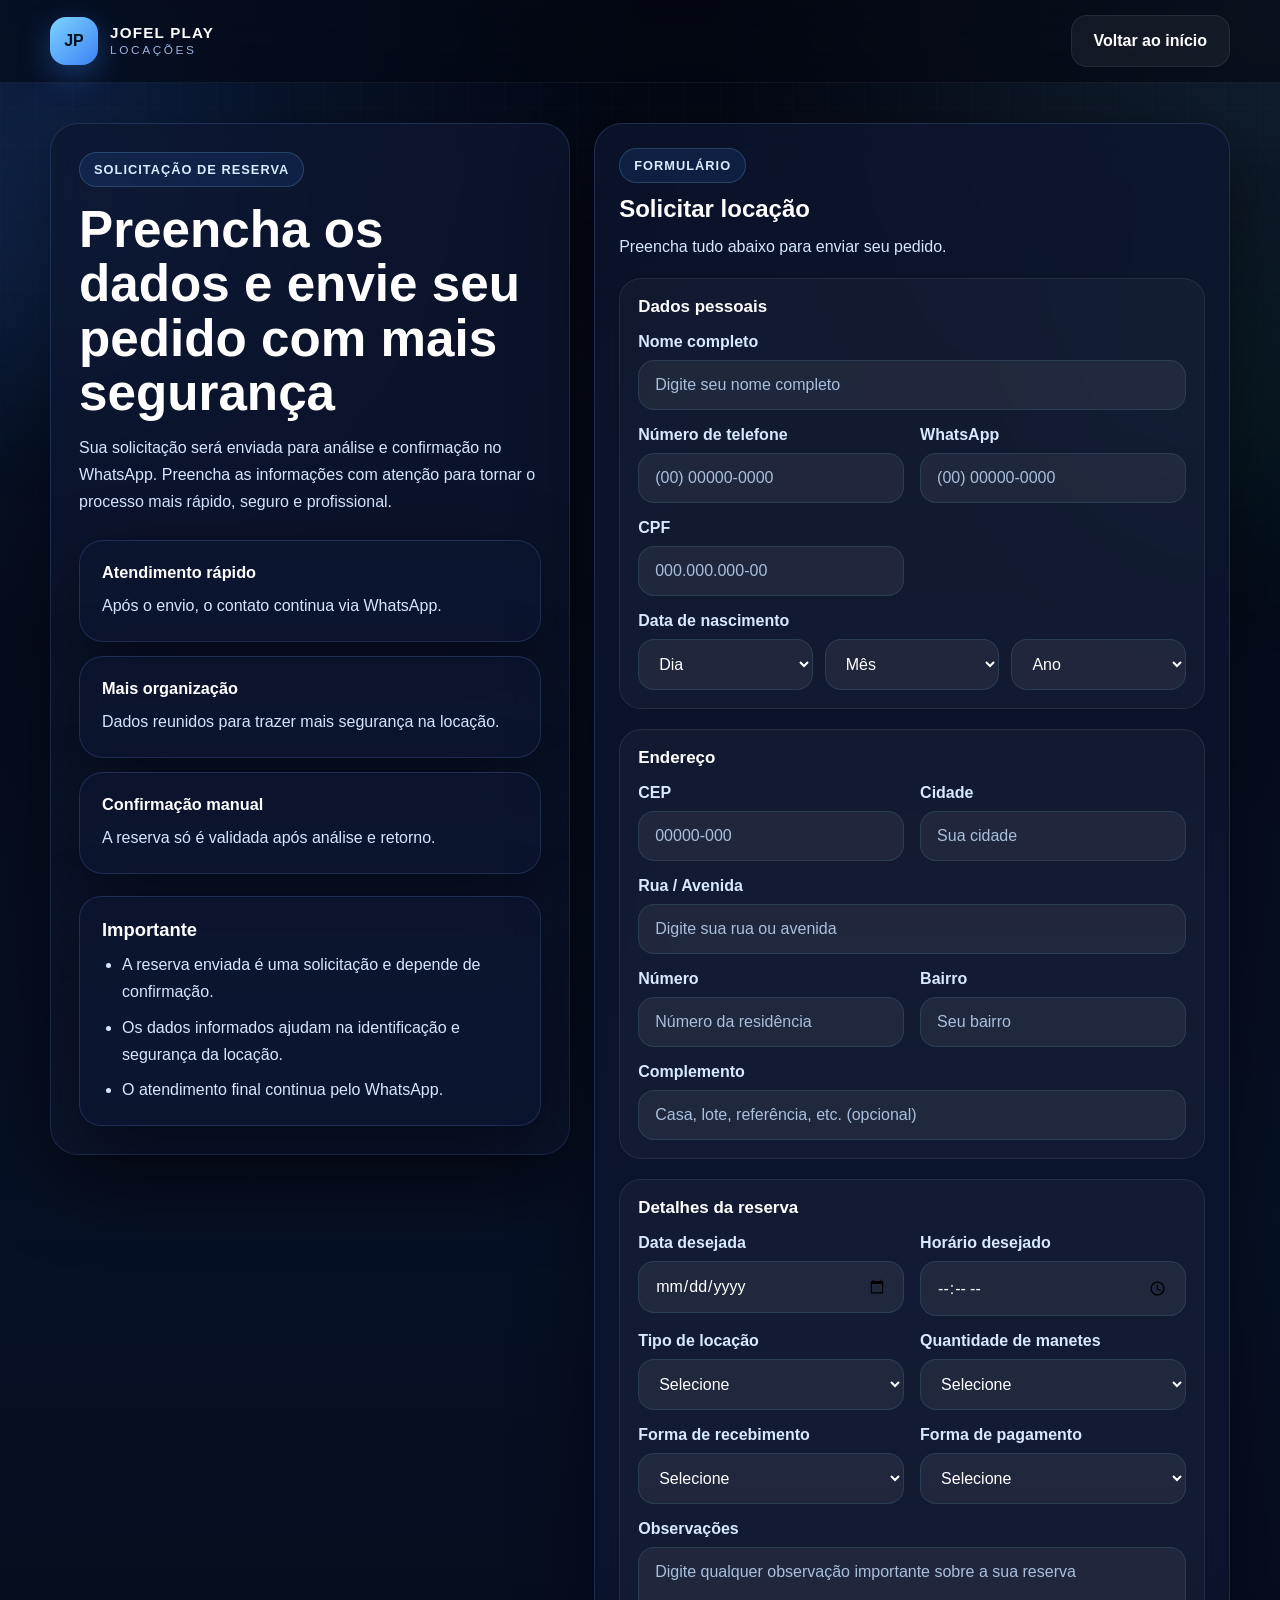
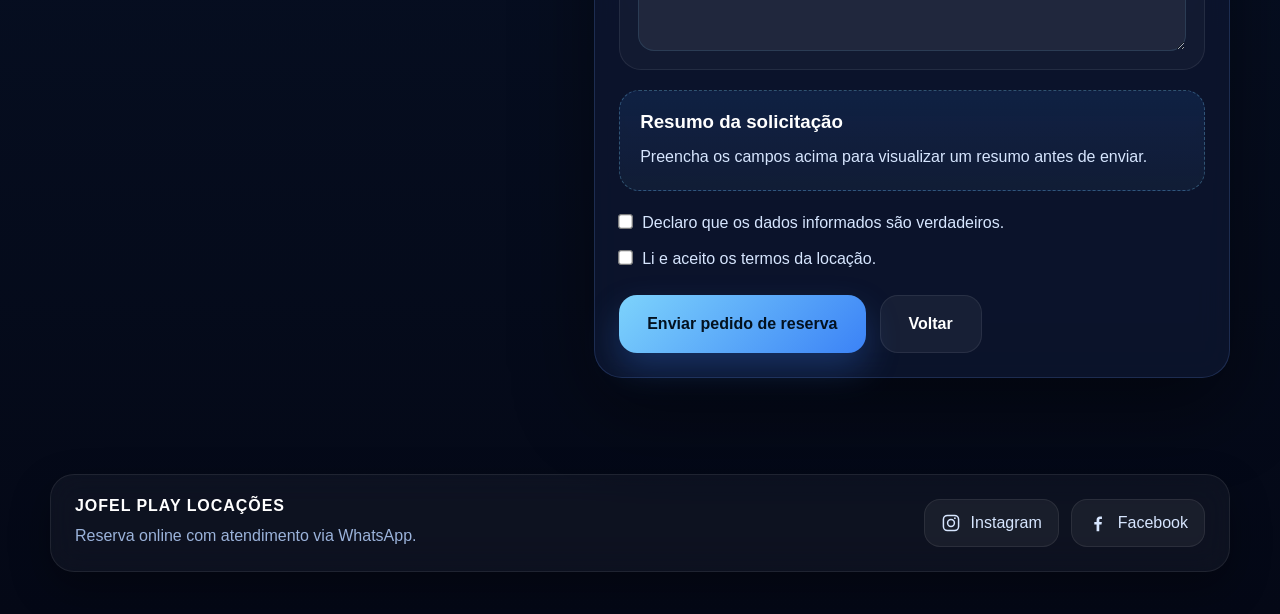
==== commit 595ab6df: "Update reserva.html" ====
--- a/reserva.html
+++ b/reserva.html
@@ -17,8 +17,17 @@
 
   <header class="topbar">
     <div class="container topbar-inner">
-      <a href="index.html" class="brand">
-        <span class="brand-badge">JP</span>
+      <a href="index.html" class="brand" aria-label="JOFEL PLAY LOCAÇÕES">
+        <span class="brand-badge brand-logo-wrap">
+          <img
+            src="assets/logo-jofelplay.png"
+            alt="Logo JOFEL PLAY"
+            class="brand-logo"
+            onerror="this.style.display='none'; this.nextElementSibling.style.display='grid';"
+          />
+          <span class="brand-logo-fallback">JP</span>
+        </span>
+
         <span class="brand-text">
           <strong>JOFEL PLAY</strong>
           <small>LOCAÇÕES</small>
@@ -36,7 +45,7 @@
         <h1>Preencha os dados e envie seu pedido com mais segurança</h1>
         <p>
           Sua solicitação será enviada para análise e confirmação no WhatsApp.
-          Preencha as informações com atenção para tornar o processo mais rápido e profissional.
+          Preencha as informações com atenção para tornar o processo mais rápido, seguro e profissional.
         </p>
 
         <div class="reserve-benefits">
@@ -97,9 +106,30 @@
                 <input type="text" id="cpf" name="cpf" placeholder="000.000.000-00" required />
               </div>
 
-              <div class="form-group">
-                <label for="nascimento">Data de nascimento</label>
-                <input type="date" id="nascimento" name="nascimento" required />
+              <div class="form-group full">
+                <label>Data de nascimento</label>
+                <div class="birth-grid">
+                  <div class="form-group">
+                    <label class="sr-only" for="nascimentoDia">Dia</label>
+                    <select id="nascimentoDia" name="nascimentoDia" required>
+                      <option value="">Dia</option>
+                    </select>
+                  </div>
+
+                  <div class="form-group">
+                    <label class="sr-only" for="nascimentoMes">Mês</label>
+                    <select id="nascimentoMes" name="nascimentoMes" required>
+                      <option value="">Mês</option>
+                    </select>
+                  </div>
+
+                  <div class="form-group">
+                    <label class="sr-only" for="nascimentoAno">Ano</label>
+                    <select id="nascimentoAno" name="nascimentoAno" required>
+                      <option value="">Ano</option>
+                    </select>
+                  </div>
+                </div>
               </div>
             </div>
           </div>
@@ -233,6 +263,43 @@
     </div>
   </main>
 
+  <footer class="site-footer">
+    <div class="container footer-inner">
+      <div class="footer-brand">
+        <strong>JOFEL PLAY LOCAÇÕES</strong>
+        <p>Reserva online com atendimento via WhatsApp.</p>
+      </div>
+
+      <div class="footer-social">
+        <a
+          href="https://www.instagram.com/jofelplay/"
+          target="_blank"
+          rel="noopener noreferrer"
+          aria-label="Instagram da JOFEL PLAY"
+          class="social-link"
+        >
+          <svg viewBox="0 0 24 24" aria-hidden="true">
+            <path d="M7.75 2h8.5A5.75 5.75 0 0 1 22 7.75v8.5A5.75 5.75 0 0 1 16.25 22h-8.5A5.75 5.75 0 0 1 2 16.25v-8.5A5.75 5.75 0 0 1 7.75 2Zm0 1.8A3.95 3.95 0 0 0 3.8 7.75v8.5A3.95 3.95 0 0 0 7.75 20.2h8.5a3.95 3.95 0 0 0 3.95-3.95v-8.5a3.95 3.95 0 0 0-3.95-3.95h-8.5Zm8.93 1.35a1.07 1.07 0 1 1 0 2.14 1.07 1.07 0 0 1 0-2.14ZM12 7a5 5 0 1 1 0 10 5 5 0 0 1 0-10Zm0 1.8A3.2 3.2 0 1 0 12 15.2 3.2 3.2 0 0 0 12 8.8Z"/>
+          </svg>
+          <span>Instagram</span>
+        </a>
+
+        <a
+          href="https://www.facebook.com/profile.php?id=61575388936324"
+          target="_blank"
+          rel="noopener noreferrer"
+          aria-label="Facebook da JOFEL PLAY"
+          class="social-link"
+        >
+          <svg viewBox="0 0 24 24" aria-hidden="true">
+            <path d="M13.5 22v-8.14h2.73l.41-3.17H13.5V8.67c0-.92.26-1.54 1.58-1.54h1.68V4.29c-.29-.04-1.28-.12-2.43-.12-2.4 0-4.04 1.47-4.04 4.17v2.35H7.56v3.17h2.73V22h3.21Z"/>
+          </svg>
+          <span>Facebook</span>
+        </a>
+      </div>
+    </div>
+  </footer>
+
   <script src="script.js"></script>
 </body>
 </html>
--- a/style.css
+++ b/style.css
@@ -989,3 +989,197 @@
     padding: 0 18px 18px;
   }
 }
+
+.brand-logo-wrap {
+  position: relative;
+  overflow: hidden;
+  background: rgba(255, 255, 255, 0.08);
+}
+
+.brand-logo {
+  width: 100%;
+  height: 100%;
+  object-fit: cover;
+  border-radius: inherit;
+}
+
+.brand-logo-fallback {
+  width: 100%;
+  height: 100%;
+  display: none;
+  place-items: center;
+  font-weight: 900;
+  color: #03111f;
+  background: linear-gradient(135deg, var(--blue-1), var(--blue-2));
+}
+
+.birth-grid {
+  display: grid;
+  grid-template-columns: repeat(3, 1fr);
+  gap: 12px;
+}
+
+.sr-only {
+  position: absolute;
+  width: 1px;
+  height: 1px;
+  padding: 0;
+  margin: -1px;
+  overflow: hidden;
+  clip: rect(0, 0, 0, 0);
+  white-space: nowrap;
+  border: 0;
+}
+
+.mascot-section {
+  padding-top: 10px;
+}
+
+.mascot-layout {
+  display: grid;
+  grid-template-columns: 0.92fr 1.08fr;
+  gap: 24px;
+  align-items: center;
+  padding: 28px;
+  border-radius: var(--radius-xl);
+  background: var(--card);
+  border: 1px solid var(--stroke);
+  box-shadow: var(--shadow-lg);
+  backdrop-filter: blur(16px);
+}
+
+.mascot-visual {
+  min-height: 320px;
+  display: grid;
+  place-items: center;
+  border-radius: 24px;
+  background: radial-gradient(circle at top, rgba(125, 211, 252, 0.12), transparent 60%),
+    rgba(255, 255, 255, 0.03);
+  border: 1px solid var(--stroke-2);
+  overflow: hidden;
+}
+
+.mascot-image {
+  max-height: 420px;
+  width: auto;
+  object-fit: contain;
+}
+
+.mascot-hidden {
+  display: none;
+}
+
+.mascot-copy h2 {
+  font-size: clamp(1.9rem, 4vw, 3rem);
+  line-height: 1.08;
+  margin-top: 16px;
+  margin-bottom: 14px;
+}
+
+.mascot-copy p {
+  color: var(--text-soft);
+  line-height: 1.7;
+}
+
+.mascot-mini-trust {
+  margin-top: 20px;
+}
+
+.site-footer {
+  padding: 24px 0 42px;
+  position: relative;
+  z-index: 2;
+}
+
+.footer-inner {
+  display: flex;
+  align-items: center;
+  justify-content: space-between;
+  gap: 18px;
+  padding: 22px 24px;
+  border-radius: 24px;
+  background: rgba(255, 255, 255, 0.04);
+  border: 1px solid var(--stroke-2);
+  box-shadow: var(--shadow-md);
+  backdrop-filter: blur(16px);
+}
+
+.footer-brand strong {
+  display: block;
+  font-size: 1rem;
+  letter-spacing: 0.06em;
+}
+
+.footer-brand p {
+  margin-top: 8px;
+  color: var(--text-muted);
+  line-height: 1.6;
+}
+
+.footer-social {
+  display: flex;
+  flex-wrap: wrap;
+  gap: 12px;
+}
+
+.social-link {
+  min-height: 48px;
+  padding: 12px 16px;
+  border-radius: 16px;
+  display: inline-flex;
+  align-items: center;
+  gap: 10px;
+  color: var(--text-soft);
+  background: rgba(255, 255, 255, 0.05);
+  border: 1px solid var(--stroke-2);
+  transition: 0.25s ease;
+}
+
+.social-link:hover {
+  transform: translateY(-2px);
+  color: #fff;
+  border-color: rgba(125, 211, 252, 0.4);
+  box-shadow: 0 16px 32px rgba(59, 130, 246, 0.18);
+}
+
+.social-link svg {
+  width: 20px;
+  height: 20px;
+  fill: currentColor;
+}
+
+@media (max-width: 1120px) {
+  .mascot-layout {
+    grid-template-columns: 1fr;
+  }
+}
+
+@media (max-width: 820px) {
+  .birth-grid {
+    grid-template-columns: 1fr;
+  }
+
+  .footer-inner {
+    flex-direction: column;
+    align-items: flex-start;
+  }
+
+  .footer-social {
+    width: 100%;
+  }
+}
+
+@media (max-width: 560px) {
+  .social-link {
+    width: 100%;
+    justify-content: center;
+  }
+
+  .mascot-layout {
+    padding: 20px;
+  }
+
+  .mascot-visual {
+    min-height: 240px;
+  }
+}
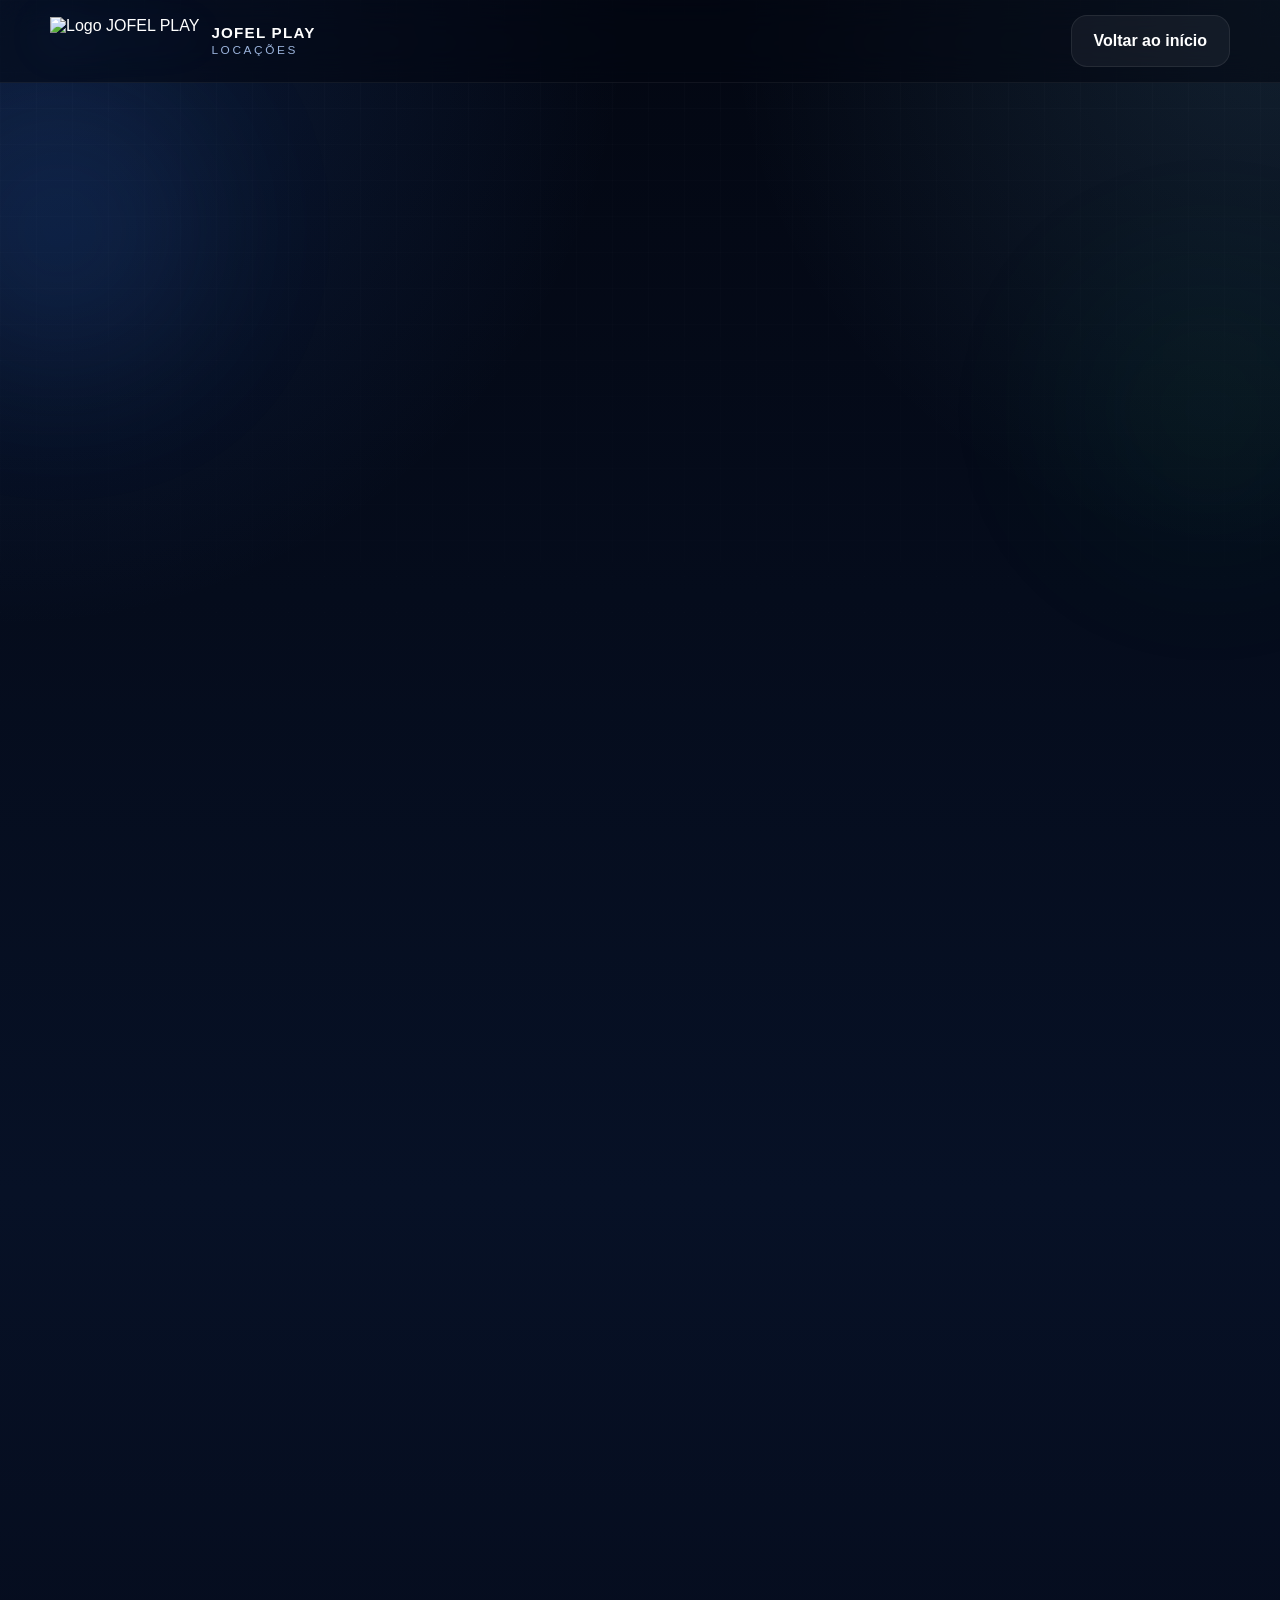
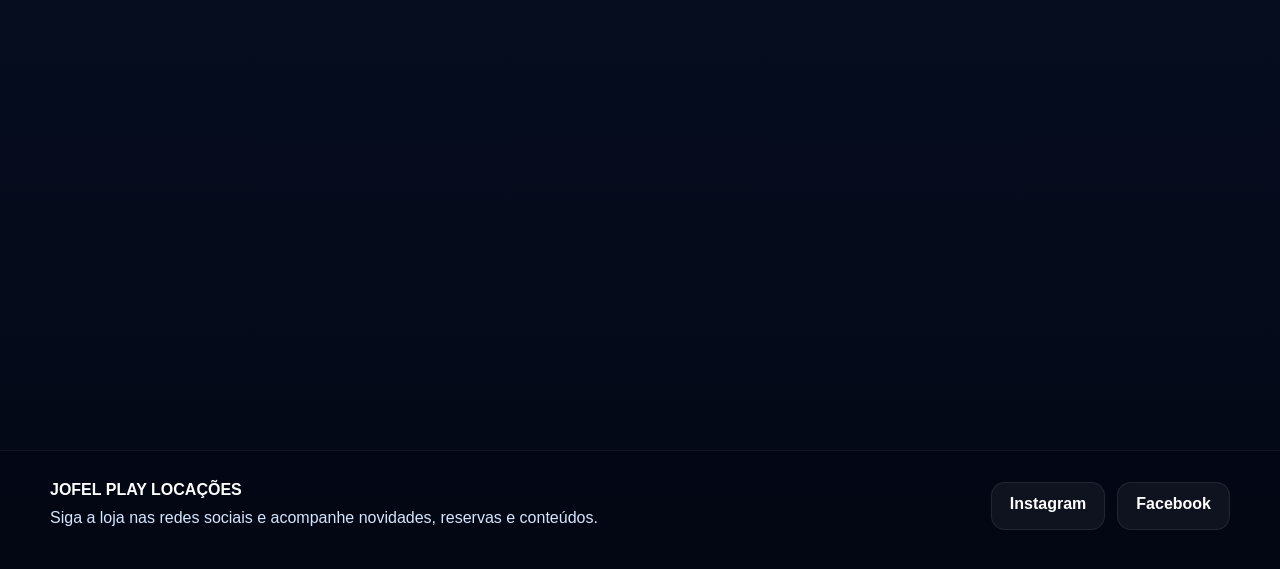
==== commit 0663cce5: "Update reserva.html" ====
--- a/reserva.html
+++ b/reserva.html
@@ -17,17 +17,8 @@
 
   <header class="topbar">
     <div class="container topbar-inner">
-      <a href="index.html" class="brand" aria-label="JOFEL PLAY LOCAÇÕES">
-        <span class="brand-badge brand-logo-wrap">
-          <img
-            src="assets/logo-jofelplay.png"
-            alt="Logo JOFEL PLAY"
-            class="brand-logo"
-            onerror="this.style.display='none'; this.nextElementSibling.style.display='grid';"
-          />
-          <span class="brand-logo-fallback">JP</span>
-        </span>
-
+      <a href="index.html" class="brand">
+        <img src="assets/logo-jofelplay.png" class="logo-img" alt="Logo JOFEL PLAY" />
         <span class="brand-text">
           <strong>JOFEL PLAY</strong>
           <small>LOCAÇÕES</small>
@@ -45,7 +36,7 @@
         <h1>Preencha os dados e envie seu pedido com mais segurança</h1>
         <p>
           Sua solicitação será enviada para análise e confirmação no WhatsApp.
-          Preencha as informações com atenção para tornar o processo mais rápido, seguro e profissional.
+          Preencha as informações com atenção para tornar o processo mais rápido e profissional.
         </p>
 
         <div class="reserve-benefits">
@@ -109,26 +100,15 @@
               <div class="form-group full">
                 <label>Data de nascimento</label>
                 <div class="birth-grid">
-                  <div class="form-group">
-                    <label class="sr-only" for="nascimentoDia">Dia</label>
-                    <select id="nascimentoDia" name="nascimentoDia" required>
-                      <option value="">Dia</option>
-                    </select>
-                  </div>
-
-                  <div class="form-group">
-                    <label class="sr-only" for="nascimentoMes">Mês</label>
-                    <select id="nascimentoMes" name="nascimentoMes" required>
-                      <option value="">Mês</option>
-                    </select>
-                  </div>
-
-                  <div class="form-group">
-                    <label class="sr-only" for="nascimentoAno">Ano</label>
-                    <select id="nascimentoAno" name="nascimentoAno" required>
-                      <option value="">Ano</option>
-                    </select>
-                  </div>
+                  <select id="nascimentoDia" name="nascimentoDia" required>
+                    <option value="">Dia</option>
+                  </select>
+                  <select id="nascimentoMes" name="nascimentoMes" required>
+                    <option value="">Mês</option>
+                  </select>
+                  <select id="nascimentoAno" name="nascimentoAno" required>
+                    <option value="">Ano</option>
+                  </select>
                 </div>
               </div>
             </div>
@@ -264,38 +244,15 @@
   </main>
 
   <footer class="site-footer">
-    <div class="container footer-inner">
-      <div class="footer-brand">
+    <div class="container footer-content">
+      <div>
         <strong>JOFEL PLAY LOCAÇÕES</strong>
-        <p>Reserva online com atendimento via WhatsApp.</p>
+        <p>Siga a loja nas redes sociais e acompanhe novidades, reservas e conteúdos.</p>
       </div>
 
-      <div class="footer-social">
-        <a
-          href="https://www.instagram.com/jofelplay/"
-          target="_blank"
-          rel="noopener noreferrer"
-          aria-label="Instagram da JOFEL PLAY"
-          class="social-link"
-        >
-          <svg viewBox="0 0 24 24" aria-hidden="true">
-            <path d="M7.75 2h8.5A5.75 5.75 0 0 1 22 7.75v8.5A5.75 5.75 0 0 1 16.25 22h-8.5A5.75 5.75 0 0 1 2 16.25v-8.5A5.75 5.75 0 0 1 7.75 2Zm0 1.8A3.95 3.95 0 0 0 3.8 7.75v8.5A3.95 3.95 0 0 0 7.75 20.2h8.5a3.95 3.95 0 0 0 3.95-3.95v-8.5a3.95 3.95 0 0 0-3.95-3.95h-8.5Zm8.93 1.35a1.07 1.07 0 1 1 0 2.14 1.07 1.07 0 0 1 0-2.14ZM12 7a5 5 0 1 1 0 10 5 5 0 0 1 0-10Zm0 1.8A3.2 3.2 0 1 0 12 15.2 3.2 3.2 0 0 0 12 8.8Z"/>
-          </svg>
-          <span>Instagram</span>
-        </a>
-
-        <a
-          href="https://www.facebook.com/profile.php?id=61575388936324"
-          target="_blank"
-          rel="noopener noreferrer"
-          aria-label="Facebook da JOFEL PLAY"
-          class="social-link"
-        >
-          <svg viewBox="0 0 24 24" aria-hidden="true">
-            <path d="M13.5 22v-8.14h2.73l.41-3.17H13.5V8.67c0-.92.26-1.54 1.58-1.54h1.68V4.29c-.29-.04-1.28-.12-2.43-.12-2.4 0-4.04 1.47-4.04 4.17v2.35H7.56v3.17h2.73V22h3.21Z"/>
-          </svg>
-          <span>Facebook</span>
-        </a>
+      <div class="footer-socials">
+        <a href="https://www.instagram.com/jofelplay/" target="_blank" rel="noopener noreferrer" aria-label="Instagram da JOFEL PLAY">Instagram</a>
+        <a href="https://www.facebook.com/profile.php?id=61575388936324" target="_blank" rel="noopener noreferrer" aria-label="Facebook da JOFEL PLAY">Facebook</a>
       </div>
     </div>
   </footer>
--- a/style.css
+++ b/style.css
@@ -990,196 +990,194 @@
   }
 }
 
-.brand-logo-wrap {
-  position: relative;
-  overflow: hidden;
-  background: rgba(255, 255, 255, 0.08);
-}
-
-.brand-logo {
-  width: 100%;
-  height: 100%;
-  object-fit: cover;
-  border-radius: inherit;
-}
-
-.brand-logo-fallback {
-  width: 100%;
-  height: 100%;
-  display: none;
-  place-items: center;
-  font-weight: 900;
-  color: #03111f;
-  background: linear-gradient(135deg, var(--blue-1), var(--blue-2));
-}
-
-.birth-grid {
-  display: grid;
-  grid-template-columns: repeat(3, 1fr);
-  gap: 12px;
-}
-
-.sr-only {
-  position: absolute;
-  width: 1px;
-  height: 1px;
-  padding: 0;
-  margin: -1px;
-  overflow: hidden;
-  clip: rect(0, 0, 0, 0);
-  white-space: nowrap;
-  border: 0;
-}
-
-.mascot-section {
-  padding-top: 10px;
-}
-
-.mascot-layout {
-  display: grid;
-  grid-template-columns: 0.92fr 1.08fr;
-  gap: 24px;
-  align-items: center;
-  padding: 28px;
-  border-radius: var(--radius-xl);
-  background: var(--card);
-  border: 1px solid var(--stroke);
-  box-shadow: var(--shadow-lg);
-  backdrop-filter: blur(16px);
-}
-
-.mascot-visual {
-  min-height: 320px;
-  display: grid;
-  place-items: center;
-  border-radius: 24px;
-  background: radial-gradient(circle at top, rgba(125, 211, 252, 0.12), transparent 60%),
-    rgba(255, 255, 255, 0.03);
-  border: 1px solid var(--stroke-2);
-  overflow: hidden;
-}
-
-.mascot-image {
-  max-height: 420px;
+.logo-img {
+  height: 48px;
   width: auto;
   object-fit: contain;
-}
-
-.mascot-hidden {
-  display: none;
-}
-
-.mascot-copy h2 {
-  font-size: clamp(1.9rem, 4vw, 3rem);
-  line-height: 1.08;
-  margin-top: 16px;
-  margin-bottom: 14px;
-}
-
-.mascot-copy p {
+  filter: drop-shadow(0 10px 22px rgba(59, 130, 246, 0.22));
+}
+
+.hero-grid-updated {
+  align-items: stretch;
+}
+
+.hero-actions-with-mascot {
+  align-items: stretch;
+  gap: 18px;
+  flex-wrap: nowrap;
+}
+
+.hero-cta-group {
+  display: flex;
+  flex-wrap: wrap;
+  gap: 14px;
+  align-items: center;
+}
+
+.hero-mascot-card {
+  display: flex;
+  align-items: center;
+  gap: 16px;
+  padding: 16px 18px;
+  min-width: 280px;
+  border-radius: 22px;
+  background: rgba(255, 255, 255, 0.05);
+  border: 1px solid rgba(125, 211, 252, 0.18);
+  box-shadow: var(--shadow-md);
+}
+
+.hero-mascot-card img {
+  width: 118px;
+  height: auto;
+  object-fit: contain;
+  filter: drop-shadow(0 18px 30px rgba(59, 130, 246, 0.2));
+}
+
+.hero-mascot-copy strong {
+  display: block;
+  font-size: 1.08rem;
+  margin-bottom: 6px;
+}
+
+.hero-mascot-copy p {
   color: var(--text-soft);
-  line-height: 1.7;
-}
-
-.mascot-mini-trust {
-  margin-top: 20px;
+  line-height: 1.55;
+  font-size: 0.95rem;
+}
+
+.floating-mascot {
+  position: fixed;
+  right: 18px;
+  bottom: 18px;
+  z-index: 50;
+  width: 92px;
+  height: 92px;
+  border-radius: 50%;
+  display: flex;
+  align-items: center;
+  justify-content: center;
+  background: linear-gradient(180deg, rgba(10, 18, 38, 0.96), rgba(7, 17, 38, 0.92));
+  border: 1px solid rgba(125, 211, 252, 0.24);
+  box-shadow: 0 18px 40px rgba(0, 0, 0, 0.35);
+  backdrop-filter: blur(16px);
+  transition: transform 0.25s ease, box-shadow 0.25s ease;
+}
+
+.floating-mascot:hover {
+  transform: translateY(-4px) scale(1.03);
+  box-shadow: 0 22px 44px rgba(0, 0, 0, 0.42);
+}
+
+.floating-mascot img {
+  width: 78px;
+  height: 78px;
+  object-fit: contain;
 }
 
 .site-footer {
-  padding: 24px 0 42px;
+  padding: 30px 0 38px;
+  border-top: 1px solid rgba(255, 255, 255, 0.06);
+  background: rgba(3, 7, 18, 0.45);
   position: relative;
   z-index: 2;
 }
 
-.footer-inner {
+.footer-content {
   display: flex;
   align-items: center;
   justify-content: space-between;
   gap: 18px;
-  padding: 22px 24px;
-  border-radius: 24px;
-  background: rgba(255, 255, 255, 0.04);
-  border: 1px solid var(--stroke-2);
-  box-shadow: var(--shadow-md);
-  backdrop-filter: blur(16px);
-}
-
-.footer-brand strong {
+}
+
+.footer-content strong {
   display: block;
-  font-size: 1rem;
-  letter-spacing: 0.06em;
-}
-
-.footer-brand p {
-  margin-top: 8px;
-  color: var(--text-muted);
+  margin-bottom: 6px;
+}
+
+.footer-content p {
+  color: var(--text-soft);
   line-height: 1.6;
 }
 
-.footer-social {
-  display: flex;
+.footer-socials {
+  display: flex;
+  gap: 12px;
   flex-wrap: wrap;
+}
+
+.footer-socials a {
+  min-height: 48px;
+  padding: 12px 18px;
+  border-radius: 14px;
+  font-weight: 800;
+  color: var(--text);
+  background: rgba(255, 255, 255, 0.05);
+  border: 1px solid rgba(255, 255, 255, 0.08);
+  transition: 0.25s ease;
+}
+
+.footer-socials a:hover {
+  transform: translateY(-2px);
+  border-color: rgba(125, 211, 252, 0.28);
+}
+
+.birth-grid {
+  display: grid;
+  grid-template-columns: repeat(3, 1fr);
   gap: 12px;
 }
 
-.social-link {
-  min-height: 48px;
-  padding: 12px 16px;
-  border-radius: 16px;
-  display: inline-flex;
-  align-items: center;
-  gap: 10px;
-  color: var(--text-soft);
-  background: rgba(255, 255, 255, 0.05);
-  border: 1px solid var(--stroke-2);
-  transition: 0.25s ease;
-}
-
-.social-link:hover {
-  transform: translateY(-2px);
-  color: #fff;
-  border-color: rgba(125, 211, 252, 0.4);
-  box-shadow: 0 16px 32px rgba(59, 130, 246, 0.18);
-}
-
-.social-link svg {
-  width: 20px;
-  height: 20px;
-  fill: currentColor;
-}
-
 @media (max-width: 1120px) {
-  .mascot-layout {
-    grid-template-columns: 1fr;
+  .hero-actions-with-mascot {
+    flex-direction: column;
+    align-items: flex-start;
   }
 }
 
 @media (max-width: 820px) {
+  .hero-mascot-card {
+    width: 100%;
+  }
+
+  .footer-content {
+    flex-direction: column;
+    align-items: flex-start;
+  }
+}
+
+@media (max-width: 560px) {
+  .logo-img {
+    height: 42px;
+  }
+
+  .hero-cta-group {
+    width: 100%;
+    flex-direction: column;
+  }
+
+  .hero-mascot-card {
+    flex-direction: column;
+    text-align: center;
+    min-width: 0;
+  }
+
+  .hero-mascot-card img {
+    width: 110px;
+  }
+
+  .floating-mascot {
+    width: 78px;
+    height: 78px;
+    right: 12px;
+    bottom: 12px;
+  }
+
+  .floating-mascot img {
+    width: 64px;
+    height: 64px;
+  }
+
   .birth-grid {
     grid-template-columns: 1fr;
   }
-
-  .footer-inner {
-    flex-direction: column;
-    align-items: flex-start;
-  }
-
-  .footer-social {
-    width: 100%;
-  }
-}
-
-@media (max-width: 560px) {
-  .social-link {
-    width: 100%;
-    justify-content: center;
-  }
-
-  .mascot-layout {
-    padding: 20px;
-  }
-
-  .mascot-visual {
-    min-height: 240px;
-  }
-}
+}
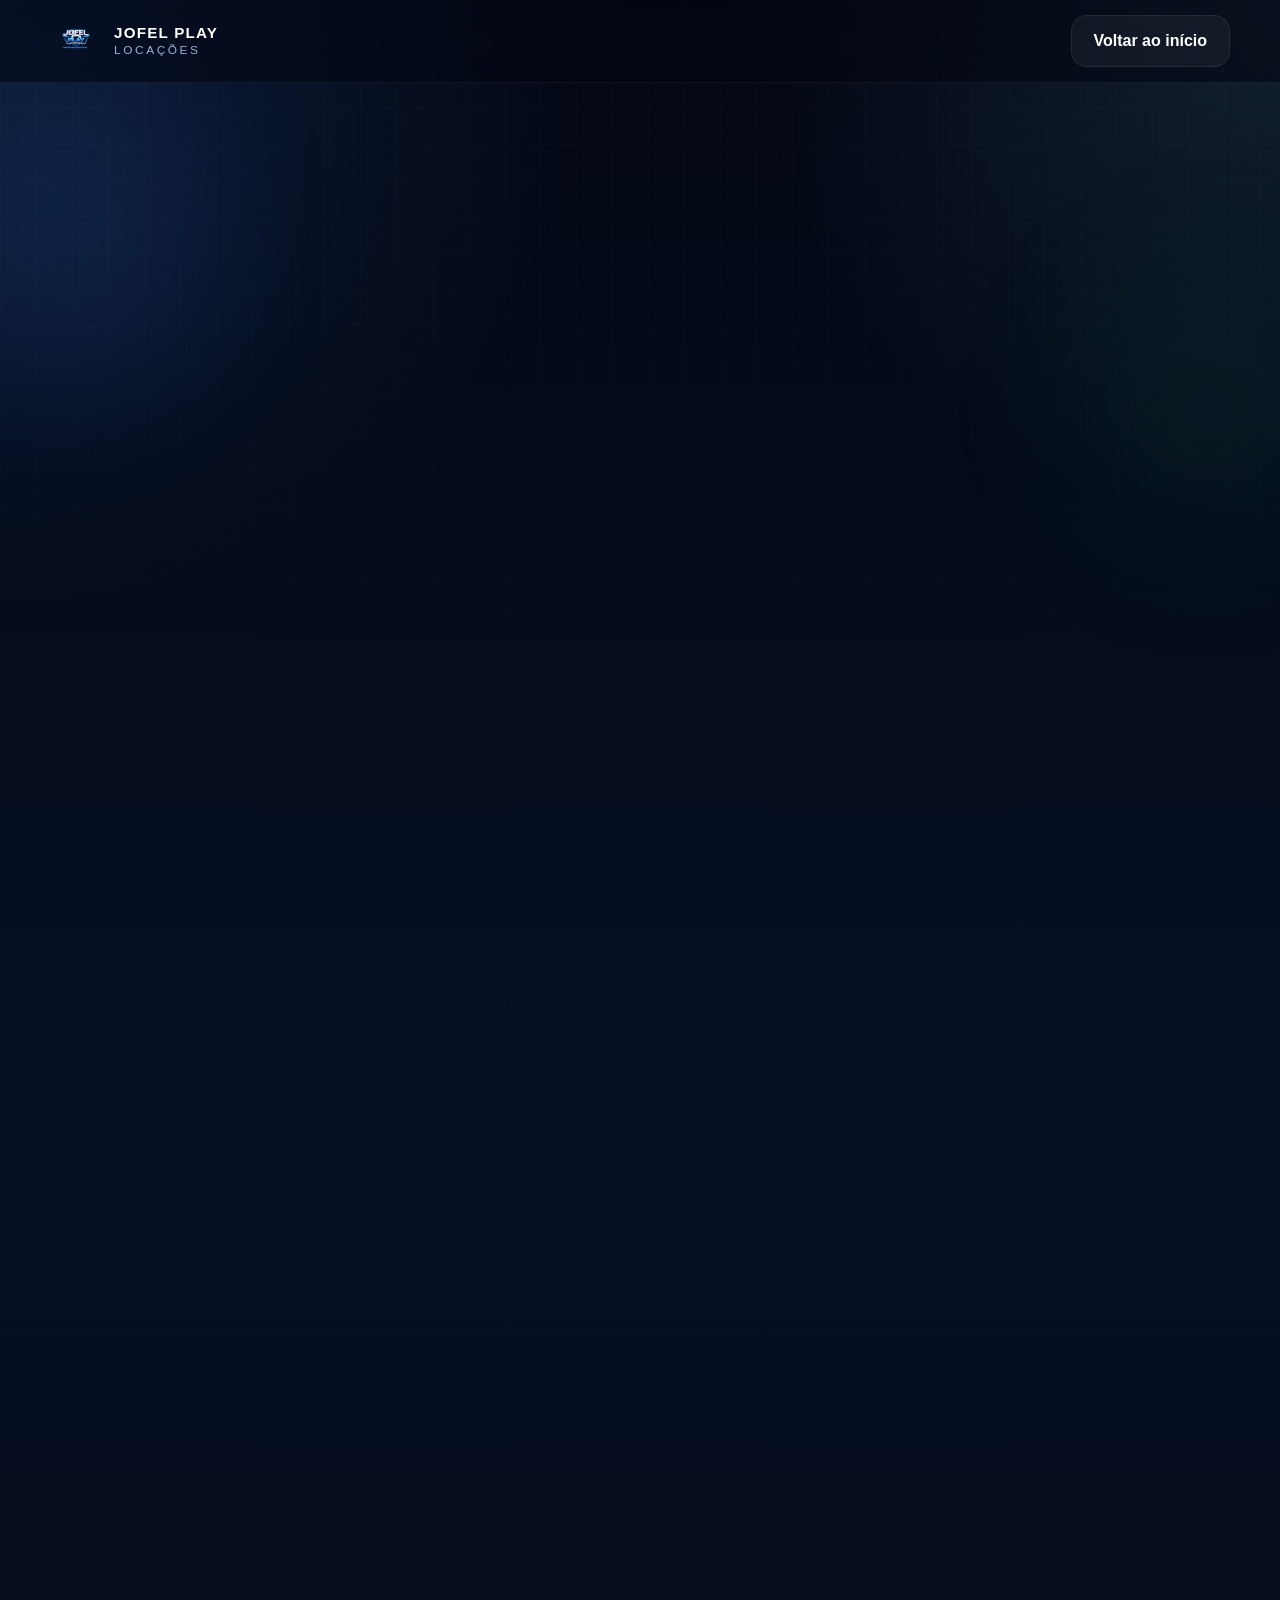
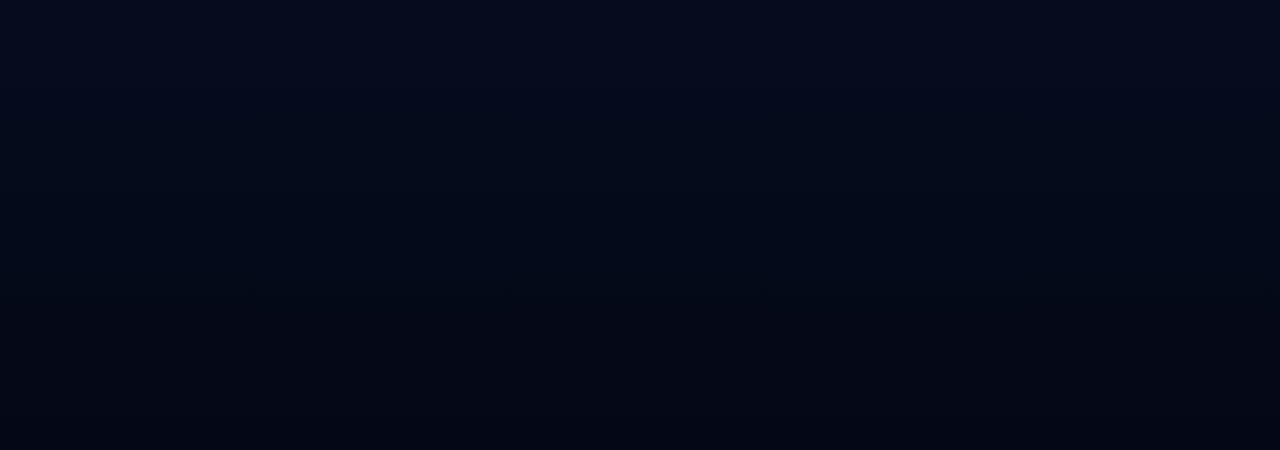
==== commit 8b14711b: "Update reserva.html" ====
--- a/reserva.html
+++ b/reserva.html
@@ -17,8 +17,8 @@
 
   <header class="topbar">
     <div class="container topbar-inner">
-      <a href="index.html" class="brand">
-        <img src="assets/logo-jofelplay.png" class="logo-img" alt="Logo JOFEL PLAY" />
+      <a href="index.html" class="brand" aria-label="JOFEL PLAY LOCAÇÕES">
+        <img src="assets/logo-jofelplay.png" class="logo-img" alt="Logo JOFEL PLAY LOCAÇÕES" />
         <span class="brand-text">
           <strong>JOFEL PLAY</strong>
           <small>LOCAÇÕES</small>
@@ -100,13 +100,27 @@
               <div class="form-group full">
                 <label>Data de nascimento</label>
                 <div class="birth-grid">
-                  <select id="nascimentoDia" name="nascimentoDia" required>
+                  <select id="diaNascimento" name="diaNascimento" required>
                     <option value="">Dia</option>
                   </select>
-                  <select id="nascimentoMes" name="nascimentoMes" required>
+
+                  <select id="mesNascimento" name="mesNascimento" required>
                     <option value="">Mês</option>
+                    <option value="01">01</option>
+                    <option value="02">02</option>
+                    <option value="03">03</option>
+                    <option value="04">04</option>
+                    <option value="05">05</option>
+                    <option value="06">06</option>
+                    <option value="07">07</option>
+                    <option value="08">08</option>
+                    <option value="09">09</option>
+                    <option value="10">10</option>
+                    <option value="11">11</option>
+                    <option value="12">12</option>
                   </select>
-                  <select id="nascimentoAno" name="nascimentoAno" required>
+
+                  <select id="anoNascimento" name="anoNascimento" required>
                     <option value="">Ano</option>
                   </select>
                 </div>
@@ -144,12 +158,7 @@
 
               <div class="form-group full">
                 <label for="complemento">Complemento</label>
-                <input
-                  type="text"
-                  id="complemento"
-                  name="complemento"
-                  placeholder="Casa, lote, referência, etc. (opcional)"
-                />
+                <input type="text" id="complemento" name="complemento" placeholder="Casa, lote, referência, etc. (opcional)" />
               </div>
             </div>
           </div>
@@ -207,12 +216,7 @@
 
               <div class="form-group full">
                 <label for="observacoes">Observações</label>
-                <textarea
-                  id="observacoes"
-                  name="observacoes"
-                  rows="4"
-                  placeholder="Digite qualquer observação importante sobre a sua reserva"
-                ></textarea>
+                <textarea id="observacoes" name="observacoes" rows="4" placeholder="Digite qualquer observação importante sobre a sua reserva"></textarea>
               </div>
             </div>
           </div>
@@ -243,20 +247,6 @@
     </div>
   </main>
 
-  <footer class="site-footer">
-    <div class="container footer-content">
-      <div>
-        <strong>JOFEL PLAY LOCAÇÕES</strong>
-        <p>Siga a loja nas redes sociais e acompanhe novidades, reservas e conteúdos.</p>
-      </div>
-
-      <div class="footer-socials">
-        <a href="https://www.instagram.com/jofelplay/" target="_blank" rel="noopener noreferrer" aria-label="Instagram da JOFEL PLAY">Instagram</a>
-        <a href="https://www.facebook.com/profile.php?id=61575388936324" target="_blank" rel="noopener noreferrer" aria-label="Facebook da JOFEL PLAY">Facebook</a>
-      </div>
-    </div>
-  </footer>
-
   <script src="script.js"></script>
 </body>
 </html>
--- a/style.css
+++ b/style.css
@@ -134,16 +134,11 @@
   gap: 12px;
 }
 
-.brand-badge {
-  width: 48px;
-  height: 48px;
-  border-radius: 16px;
-  display: grid;
-  place-items: center;
-  font-weight: 900;
-  color: #03111f;
-  background: linear-gradient(135deg, var(--blue-1), var(--blue-2));
-  box-shadow: 0 10px 30px rgba(59, 130, 246, 0.35);
+.logo-img {
+  width: 52px;
+  height: 52px;
+  object-fit: contain;
+  flex-shrink: 0;
 }
 
 .brand-text {
@@ -301,7 +296,9 @@
 .faq-item,
 .trust-bar,
 .hero-frame,
-.reserve-copy {
+.reserve-copy,
+.hero-mascot-card,
+.site-footer {
   background: var(--card);
   border: 1px solid var(--stroke);
   box-shadow: var(--shadow-lg);
@@ -326,9 +323,47 @@
 
 .hero-actions {
   margin-top: 28px;
+}
+
+.hero-actions-with-mascot {
+  display: grid;
+  grid-template-columns: minmax(0, 1fr) 260px;
+  gap: 18px;
+  align-items: stretch;
+}
+
+.hero-action-buttons {
   display: flex;
   gap: 14px;
   flex-wrap: wrap;
+  align-content: flex-start;
+}
+
+.hero-mascot-card {
+  border-radius: 24px;
+  padding: 18px;
+  display: flex;
+  align-items: center;
+  gap: 14px;
+}
+
+.hero-mascot-image {
+  width: 86px;
+  height: 86px;
+  object-fit: contain;
+  flex-shrink: 0;
+}
+
+.hero-mascot-copy strong {
+  display: block;
+  margin-bottom: 6px;
+  font-size: 1rem;
+}
+
+.hero-mascot-copy p {
+  color: var(--text-soft);
+  line-height: 1.55;
+  font-size: 0.94rem;
 }
 
 .hero-mini-trust {
@@ -506,59 +541,10 @@
 .faq-item p,
 .final-cta p,
 .urgent-banner p,
-.glass-card p {
+.glass-card p,
+.site-footer p {
   color: var(--text-soft);
   line-height: 1.7;
-}
-
-.security-layout {
-  display: grid;
-  grid-template-columns: 1fr 0.95fr;
-  gap: 24px;
-  align-items: start;
-}
-
-.security-copy {
-  padding: 28px;
-  border-radius: var(--radius-xl);
-}
-
-.security-copy h2 {
-  font-size: clamp(2rem, 4vw, 3rem);
-  line-height: 1.08;
-  margin-top: 16px;
-  margin-bottom: 18px;
-}
-
-.security-list {
-  margin-top: 18px;
-  list-style: none;
-  display: grid;
-  gap: 12px;
-}
-
-.security-list li {
-  padding: 14px 16px;
-  border-radius: 16px;
-  background: rgba(255,255,255,0.04);
-  border: 1px solid var(--stroke-2);
-  color: var(--text-soft);
-}
-
-.security-cards {
-  display: grid;
-  gap: 16px;
-}
-
-.glass-card {
-  padding: 22px;
-  border-radius: var(--radius-lg);
-}
-
-.glass-card strong {
-  display: block;
-  margin-bottom: 10px;
-  font-size: 1.02rem;
 }
 
 .urgent-banner,
@@ -728,6 +714,12 @@
   gap: 16px;
 }
 
+.birth-grid {
+  display: grid;
+  grid-template-columns: repeat(3, 1fr);
+  gap: 12px;
+}
+
 .form-group {
   display: flex;
   flex-direction: column;
@@ -830,6 +822,63 @@
   line-height: 1.6;
 }
 
+.site-footer {
+  margin: 0 auto 30px;
+  border-radius: 28px;
+  overflow: hidden;
+}
+
+.footer-inner {
+  padding: 24px;
+  display: flex;
+  justify-content: space-between;
+  align-items: center;
+  gap: 18px;
+}
+
+.footer-inner strong {
+  display: block;
+  margin-bottom: 8px;
+}
+
+.footer-socials {
+  display: flex;
+  gap: 12px;
+  flex-wrap: wrap;
+}
+
+.footer-socials a {
+  padding: 12px 16px;
+  border-radius: 999px;
+  border: 1px solid rgba(255, 255, 255, 0.08);
+  background: rgba(255, 255, 255, 0.05);
+  color: var(--text-soft);
+  font-weight: 700;
+}
+
+.floating-mascot {
+  position: fixed;
+  right: 22px;
+  bottom: 22px;
+  z-index: 60;
+  width: 86px;
+  height: 86px;
+  border-radius: 50%;
+  background: rgba(5, 13, 30, 0.92);
+  border: 1px solid rgba(125, 211, 252, 0.26);
+  box-shadow: 0 16px 40px rgba(0, 0, 0, 0.35);
+  display: flex;
+  align-items: center;
+  justify-content: center;
+  padding: 10px;
+}
+
+.floating-mascot img {
+  width: 100%;
+  height: 100%;
+  object-fit: contain;
+}
+
 .reveal {
   opacity: 0;
   transform: translateY(22px);
@@ -843,8 +892,8 @@
 
 @media (max-width: 1120px) {
   .hero-grid,
-  .security-layout,
-  .reserve-layout {
+  .reserve-layout,
+  .hero-actions-with-mascot {
     grid-template-columns: 1fr;
   }
 
@@ -880,7 +929,8 @@
   .four-cols,
   .steps-grid,
   .proof-grid,
-  .trust-bar-grid {
+  .trust-bar-grid,
+  .birth-grid {
     grid-template-columns: 1fr;
   }
 
@@ -913,6 +963,11 @@
   .hero-section {
     padding: 56px 0;
   }
+
+  .footer-inner {
+    flex-direction: column;
+    align-items: flex-start;
+  }
 }
 
 @media (max-width: 560px) {
@@ -924,10 +979,9 @@
     gap: 12px;
   }
 
-  .brand-badge {
-    width: 42px;
-    height: 42px;
-    border-radius: 14px;
+  .logo-img {
+    width: 44px;
+    height: 44px;
   }
 
   .brand-text strong {
@@ -954,7 +1008,6 @@
   .step-card p,
   .proof-card p,
   .reserve-copy p,
-  .security-copy p,
   .faq-item p,
   .urgent-banner p,
   .final-cta p {
@@ -962,6 +1015,7 @@
   }
 
   .hero-actions,
+  .hero-action-buttons,
   .form-actions {
     flex-direction: column;
   }
@@ -969,11 +1023,11 @@
   .feature-card,
   .step-card,
   .proof-card,
-  .security-copy,
   .reserve-copy,
   .reserve-form-card,
   .urgent-banner,
-  .final-cta {
+  .final-cta,
+  .hero-mascot-card {
     padding: 20px;
   }
 
@@ -988,196 +1042,11 @@
   .faq-item p {
     padding: 0 18px 18px;
   }
-}
-
-.logo-img {
-  height: 48px;
-  width: auto;
-  object-fit: contain;
-  filter: drop-shadow(0 10px 22px rgba(59, 130, 246, 0.22));
-}
-
-.hero-grid-updated {
-  align-items: stretch;
-}
-
-.hero-actions-with-mascot {
-  align-items: stretch;
-  gap: 18px;
-  flex-wrap: nowrap;
-}
-
-.hero-cta-group {
-  display: flex;
-  flex-wrap: wrap;
-  gap: 14px;
-  align-items: center;
-}
-
-.hero-mascot-card {
-  display: flex;
-  align-items: center;
-  gap: 16px;
-  padding: 16px 18px;
-  min-width: 280px;
-  border-radius: 22px;
-  background: rgba(255, 255, 255, 0.05);
-  border: 1px solid rgba(125, 211, 252, 0.18);
-  box-shadow: var(--shadow-md);
-}
-
-.hero-mascot-card img {
-  width: 118px;
-  height: auto;
-  object-fit: contain;
-  filter: drop-shadow(0 18px 30px rgba(59, 130, 246, 0.2));
-}
-
-.hero-mascot-copy strong {
-  display: block;
-  font-size: 1.08rem;
-  margin-bottom: 6px;
-}
-
-.hero-mascot-copy p {
-  color: var(--text-soft);
-  line-height: 1.55;
-  font-size: 0.95rem;
-}
-
-.floating-mascot {
-  position: fixed;
-  right: 18px;
-  bottom: 18px;
-  z-index: 50;
-  width: 92px;
-  height: 92px;
-  border-radius: 50%;
-  display: flex;
-  align-items: center;
-  justify-content: center;
-  background: linear-gradient(180deg, rgba(10, 18, 38, 0.96), rgba(7, 17, 38, 0.92));
-  border: 1px solid rgba(125, 211, 252, 0.24);
-  box-shadow: 0 18px 40px rgba(0, 0, 0, 0.35);
-  backdrop-filter: blur(16px);
-  transition: transform 0.25s ease, box-shadow 0.25s ease;
-}
-
-.floating-mascot:hover {
-  transform: translateY(-4px) scale(1.03);
-  box-shadow: 0 22px 44px rgba(0, 0, 0, 0.42);
-}
-
-.floating-mascot img {
-  width: 78px;
-  height: 78px;
-  object-fit: contain;
-}
-
-.site-footer {
-  padding: 30px 0 38px;
-  border-top: 1px solid rgba(255, 255, 255, 0.06);
-  background: rgba(3, 7, 18, 0.45);
-  position: relative;
-  z-index: 2;
-}
-
-.footer-content {
-  display: flex;
-  align-items: center;
-  justify-content: space-between;
-  gap: 18px;
-}
-
-.footer-content strong {
-  display: block;
-  margin-bottom: 6px;
-}
-
-.footer-content p {
-  color: var(--text-soft);
-  line-height: 1.6;
-}
-
-.footer-socials {
-  display: flex;
-  gap: 12px;
-  flex-wrap: wrap;
-}
-
-.footer-socials a {
-  min-height: 48px;
-  padding: 12px 18px;
-  border-radius: 14px;
-  font-weight: 800;
-  color: var(--text);
-  background: rgba(255, 255, 255, 0.05);
-  border: 1px solid rgba(255, 255, 255, 0.08);
-  transition: 0.25s ease;
-}
-
-.footer-socials a:hover {
-  transform: translateY(-2px);
-  border-color: rgba(125, 211, 252, 0.28);
-}
-
-.birth-grid {
-  display: grid;
-  grid-template-columns: repeat(3, 1fr);
-  gap: 12px;
-}
-
-@media (max-width: 1120px) {
-  .hero-actions-with-mascot {
-    flex-direction: column;
-    align-items: flex-start;
-  }
-}
-
-@media (max-width: 820px) {
-  .hero-mascot-card {
-    width: 100%;
-  }
-
-  .footer-content {
-    flex-direction: column;
-    align-items: flex-start;
-  }
-}
-
-@media (max-width: 560px) {
-  .logo-img {
-    height: 42px;
-  }
-
-  .hero-cta-group {
-    width: 100%;
-    flex-direction: column;
-  }
-
-  .hero-mascot-card {
-    flex-direction: column;
-    text-align: center;
-    min-width: 0;
-  }
-
-  .hero-mascot-card img {
-    width: 110px;
-  }
 
   .floating-mascot {
-    width: 78px;
-    height: 78px;
-    right: 12px;
-    bottom: 12px;
-  }
-
-  .floating-mascot img {
-    width: 64px;
-    height: 64px;
-  }
-
-  .birth-grid {
-    grid-template-columns: 1fr;
-  }
-}
+    width: 72px;
+    height: 72px;
+    right: 14px;
+    bottom: 14px;
+  }
+}
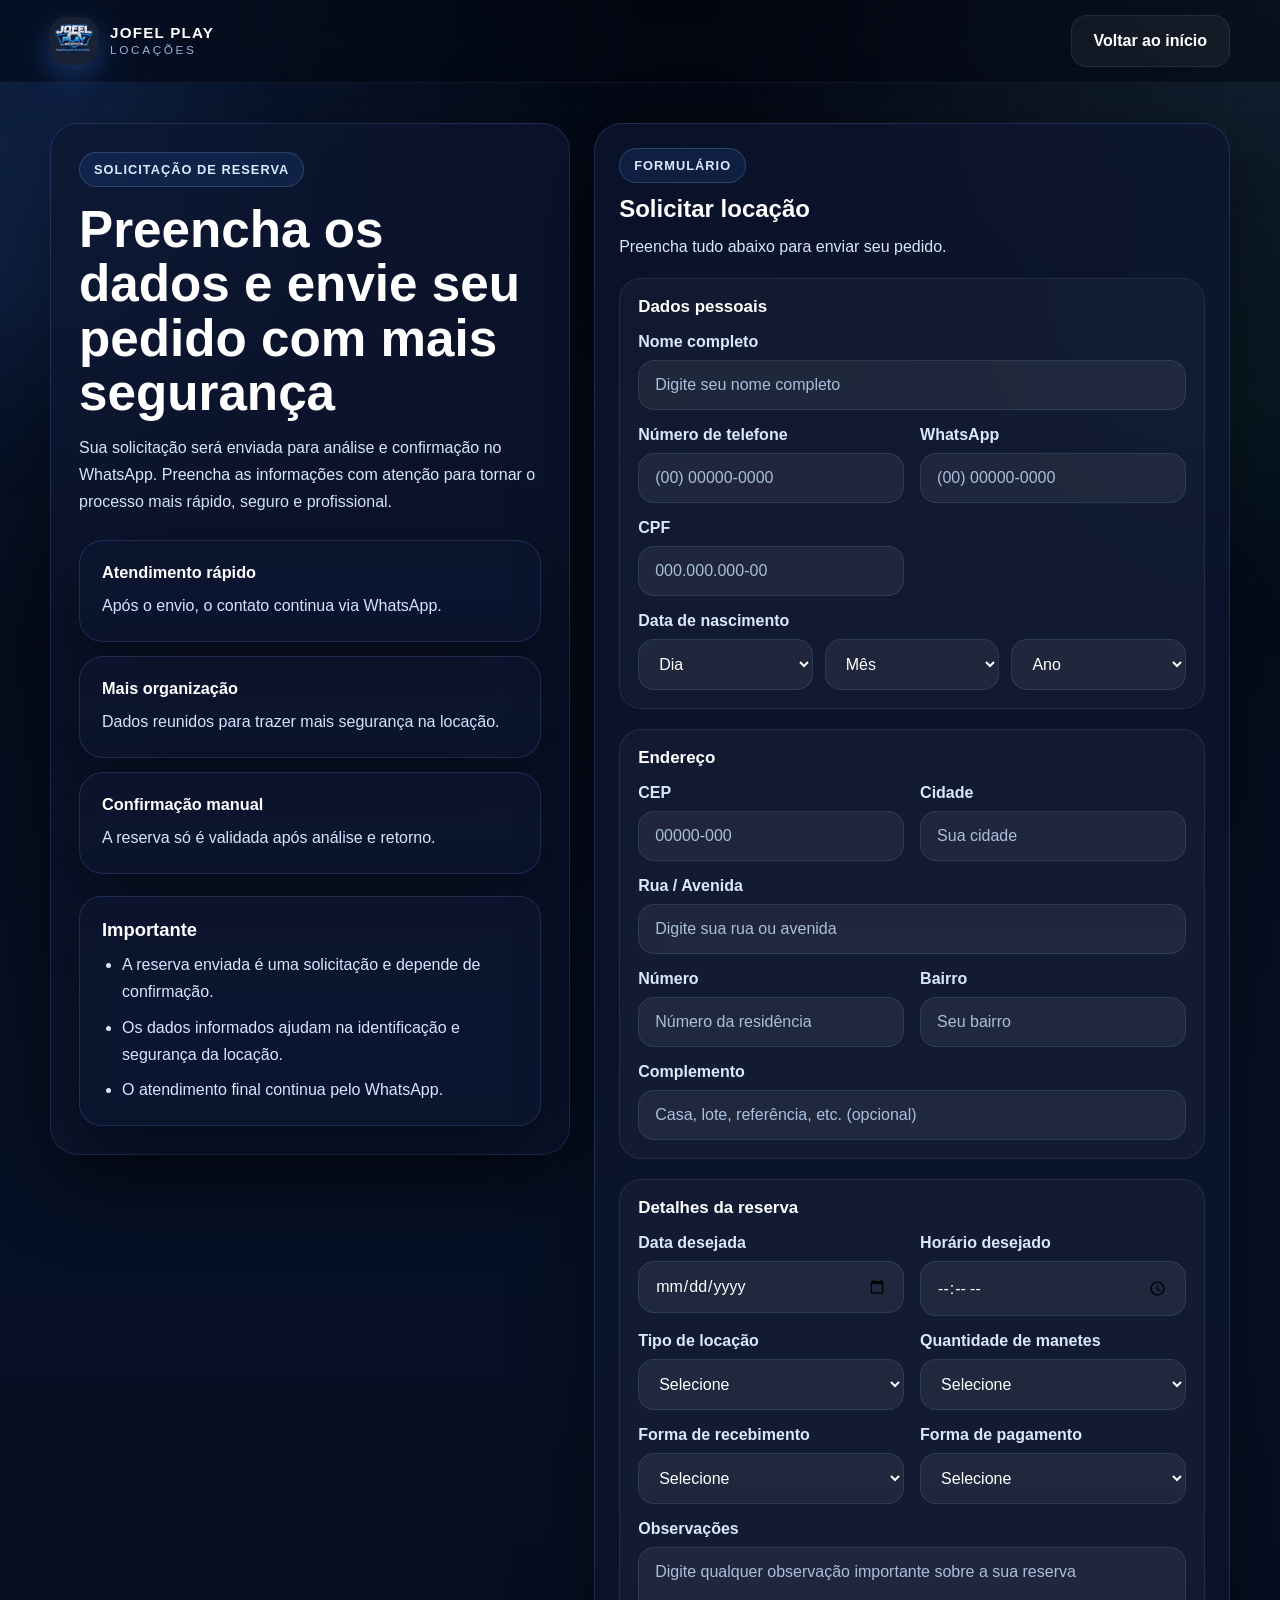
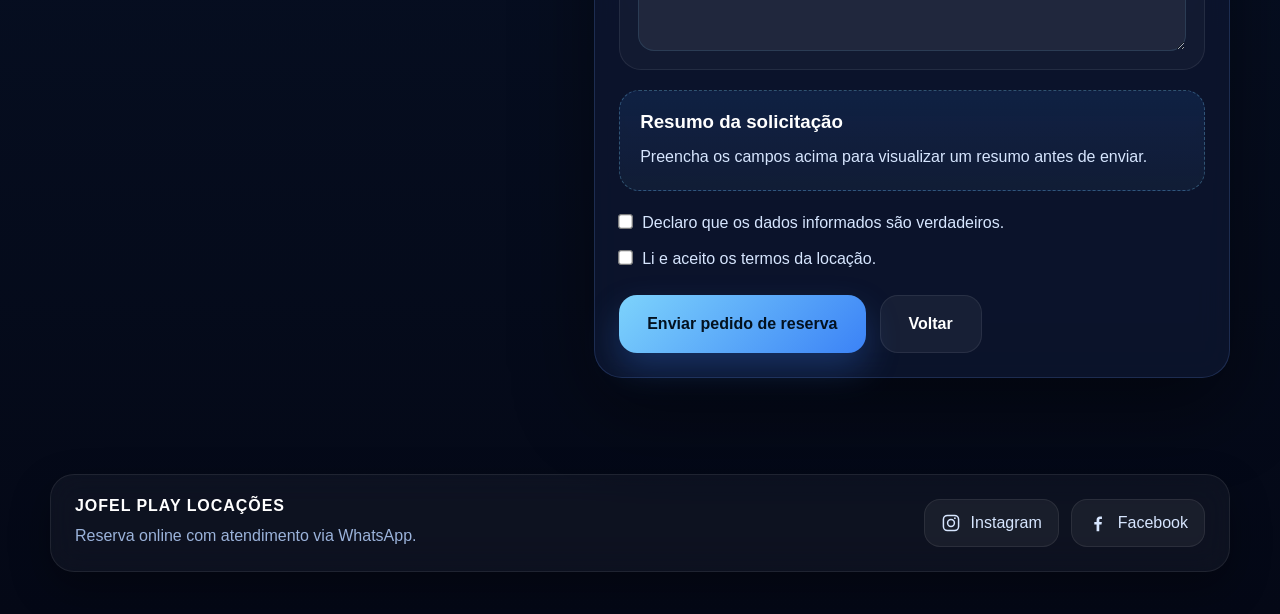
==== commit d78f51bc: "Add files via upload" ====
--- a/reserva.html
+++ b/reserva.html
@@ -18,7 +18,16 @@
   <header class="topbar">
     <div class="container topbar-inner">
       <a href="index.html" class="brand" aria-label="JOFEL PLAY LOCAÇÕES">
-        <img src="assets/logo-jofelplay.png" class="logo-img" alt="Logo JOFEL PLAY LOCAÇÕES" />
+        <span class="brand-badge brand-logo-wrap">
+          <img
+            src="assets/logo-jofelplay.png"
+            alt="Logo JOFEL PLAY"
+            class="brand-logo"
+            onerror="this.style.display='none'; this.nextElementSibling.style.display='grid';"
+          />
+          <span class="brand-logo-fallback">JP</span>
+        </span>
+
         <span class="brand-text">
           <strong>JOFEL PLAY</strong>
           <small>LOCAÇÕES</small>
@@ -36,7 +45,7 @@
         <h1>Preencha os dados e envie seu pedido com mais segurança</h1>
         <p>
           Sua solicitação será enviada para análise e confirmação no WhatsApp.
-          Preencha as informações com atenção para tornar o processo mais rápido e profissional.
+          Preencha as informações com atenção para tornar o processo mais rápido, seguro e profissional.
         </p>
 
         <div class="reserve-benefits">
@@ -100,29 +109,26 @@
               <div class="form-group full">
                 <label>Data de nascimento</label>
                 <div class="birth-grid">
-                  <select id="diaNascimento" name="diaNascimento" required>
-                    <option value="">Dia</option>
-                  </select>
-
-                  <select id="mesNascimento" name="mesNascimento" required>
-                    <option value="">Mês</option>
-                    <option value="01">01</option>
-                    <option value="02">02</option>
-                    <option value="03">03</option>
-                    <option value="04">04</option>
-                    <option value="05">05</option>
-                    <option value="06">06</option>
-                    <option value="07">07</option>
-                    <option value="08">08</option>
-                    <option value="09">09</option>
-                    <option value="10">10</option>
-                    <option value="11">11</option>
-                    <option value="12">12</option>
-                  </select>
-
-                  <select id="anoNascimento" name="anoNascimento" required>
-                    <option value="">Ano</option>
-                  </select>
+                  <div class="form-group">
+                    <label class="sr-only" for="nascimentoDia">Dia</label>
+                    <select id="nascimentoDia" name="nascimentoDia" required>
+                      <option value="">Dia</option>
+                    </select>
+                  </div>
+
+                  <div class="form-group">
+                    <label class="sr-only" for="nascimentoMes">Mês</label>
+                    <select id="nascimentoMes" name="nascimentoMes" required>
+                      <option value="">Mês</option>
+                    </select>
+                  </div>
+
+                  <div class="form-group">
+                    <label class="sr-only" for="nascimentoAno">Ano</label>
+                    <select id="nascimentoAno" name="nascimentoAno" required>
+                      <option value="">Ano</option>
+                    </select>
+                  </div>
                 </div>
               </div>
             </div>
@@ -158,7 +164,12 @@
 
               <div class="form-group full">
                 <label for="complemento">Complemento</label>
-                <input type="text" id="complemento" name="complemento" placeholder="Casa, lote, referência, etc. (opcional)" />
+                <input
+                  type="text"
+                  id="complemento"
+                  name="complemento"
+                  placeholder="Casa, lote, referência, etc. (opcional)"
+                />
               </div>
             </div>
           </div>
@@ -216,7 +227,12 @@
 
               <div class="form-group full">
                 <label for="observacoes">Observações</label>
-                <textarea id="observacoes" name="observacoes" rows="4" placeholder="Digite qualquer observação importante sobre a sua reserva"></textarea>
+                <textarea
+                  id="observacoes"
+                  name="observacoes"
+                  rows="4"
+                  placeholder="Digite qualquer observação importante sobre a sua reserva"
+                ></textarea>
               </div>
             </div>
           </div>
@@ -247,6 +263,43 @@
     </div>
   </main>
 
+  <footer class="site-footer">
+    <div class="container footer-inner">
+      <div class="footer-brand">
+        <strong>JOFEL PLAY LOCAÇÕES</strong>
+        <p>Reserva online com atendimento via WhatsApp.</p>
+      </div>
+
+      <div class="footer-social">
+        <a
+          href="https://www.instagram.com/jofelplay/"
+          target="_blank"
+          rel="noopener noreferrer"
+          aria-label="Instagram da JOFEL PLAY"
+          class="social-link"
+        >
+          <svg viewBox="0 0 24 24" aria-hidden="true">
+            <path d="M7.75 2h8.5A5.75 5.75 0 0 1 22 7.75v8.5A5.75 5.75 0 0 1 16.25 22h-8.5A5.75 5.75 0 0 1 2 16.25v-8.5A5.75 5.75 0 0 1 7.75 2Zm0 1.8A3.95 3.95 0 0 0 3.8 7.75v8.5A3.95 3.95 0 0 0 7.75 20.2h8.5a3.95 3.95 0 0 0 3.95-3.95v-8.5a3.95 3.95 0 0 0-3.95-3.95h-8.5Zm8.93 1.35a1.07 1.07 0 1 1 0 2.14 1.07 1.07 0 0 1 0-2.14ZM12 7a5 5 0 1 1 0 10 5 5 0 0 1 0-10Zm0 1.8A3.2 3.2 0 1 0 12 15.2 3.2 3.2 0 0 0 12 8.8Z"/>
+          </svg>
+          <span>Instagram</span>
+        </a>
+
+        <a
+          href="https://www.facebook.com/profile.php?id=61575388936324"
+          target="_blank"
+          rel="noopener noreferrer"
+          aria-label="Facebook da JOFEL PLAY"
+          class="social-link"
+        >
+          <svg viewBox="0 0 24 24" aria-hidden="true">
+            <path d="M13.5 22v-8.14h2.73l.41-3.17H13.5V8.67c0-.92.26-1.54 1.58-1.54h1.68V4.29c-.29-.04-1.28-.12-2.43-.12-2.4 0-4.04 1.47-4.04 4.17v2.35H7.56v3.17h2.73V22h3.21Z"/>
+          </svg>
+          <span>Facebook</span>
+        </a>
+      </div>
+    </div>
+  </footer>
+
   <script src="script.js"></script>
 </body>
 </html>
--- a/style.css
+++ b/style.css
@@ -134,11 +134,16 @@
   gap: 12px;
 }
 
-.logo-img {
-  width: 52px;
-  height: 52px;
-  object-fit: contain;
-  flex-shrink: 0;
+.brand-badge {
+  width: 48px;
+  height: 48px;
+  border-radius: 16px;
+  display: grid;
+  place-items: center;
+  font-weight: 900;
+  color: #03111f;
+  background: linear-gradient(135deg, var(--blue-1), var(--blue-2));
+  box-shadow: 0 10px 30px rgba(59, 130, 246, 0.35);
 }
 
 .brand-text {
@@ -296,9 +301,7 @@
 .faq-item,
 .trust-bar,
 .hero-frame,
-.reserve-copy,
-.hero-mascot-card,
-.site-footer {
+.reserve-copy {
   background: var(--card);
   border: 1px solid var(--stroke);
   box-shadow: var(--shadow-lg);
@@ -323,47 +326,9 @@
 
 .hero-actions {
   margin-top: 28px;
-}
-
-.hero-actions-with-mascot {
-  display: grid;
-  grid-template-columns: minmax(0, 1fr) 260px;
-  gap: 18px;
-  align-items: stretch;
-}
-
-.hero-action-buttons {
   display: flex;
   gap: 14px;
   flex-wrap: wrap;
-  align-content: flex-start;
-}
-
-.hero-mascot-card {
-  border-radius: 24px;
-  padding: 18px;
-  display: flex;
-  align-items: center;
-  gap: 14px;
-}
-
-.hero-mascot-image {
-  width: 86px;
-  height: 86px;
-  object-fit: contain;
-  flex-shrink: 0;
-}
-
-.hero-mascot-copy strong {
-  display: block;
-  margin-bottom: 6px;
-  font-size: 1rem;
-}
-
-.hero-mascot-copy p {
-  color: var(--text-soft);
-  line-height: 1.55;
-  font-size: 0.94rem;
 }
 
 .hero-mini-trust {
@@ -541,10 +506,59 @@
 .faq-item p,
 .final-cta p,
 .urgent-banner p,
-.glass-card p,
-.site-footer p {
+.glass-card p {
   color: var(--text-soft);
   line-height: 1.7;
+}
+
+.security-layout {
+  display: grid;
+  grid-template-columns: 1fr 0.95fr;
+  gap: 24px;
+  align-items: start;
+}
+
+.security-copy {
+  padding: 28px;
+  border-radius: var(--radius-xl);
+}
+
+.security-copy h2 {
+  font-size: clamp(2rem, 4vw, 3rem);
+  line-height: 1.08;
+  margin-top: 16px;
+  margin-bottom: 18px;
+}
+
+.security-list {
+  margin-top: 18px;
+  list-style: none;
+  display: grid;
+  gap: 12px;
+}
+
+.security-list li {
+  padding: 14px 16px;
+  border-radius: 16px;
+  background: rgba(255,255,255,0.04);
+  border: 1px solid var(--stroke-2);
+  color: var(--text-soft);
+}
+
+.security-cards {
+  display: grid;
+  gap: 16px;
+}
+
+.glass-card {
+  padding: 22px;
+  border-radius: var(--radius-lg);
+}
+
+.glass-card strong {
+  display: block;
+  margin-bottom: 10px;
+  font-size: 1.02rem;
 }
 
 .urgent-banner,
@@ -714,12 +728,6 @@
   gap: 16px;
 }
 
-.birth-grid {
-  display: grid;
-  grid-template-columns: repeat(3, 1fr);
-  gap: 12px;
-}
-
 .form-group {
   display: flex;
   flex-direction: column;
@@ -822,63 +830,6 @@
   line-height: 1.6;
 }
 
-.site-footer {
-  margin: 0 auto 30px;
-  border-radius: 28px;
-  overflow: hidden;
-}
-
-.footer-inner {
-  padding: 24px;
-  display: flex;
-  justify-content: space-between;
-  align-items: center;
-  gap: 18px;
-}
-
-.footer-inner strong {
-  display: block;
-  margin-bottom: 8px;
-}
-
-.footer-socials {
-  display: flex;
-  gap: 12px;
-  flex-wrap: wrap;
-}
-
-.footer-socials a {
-  padding: 12px 16px;
-  border-radius: 999px;
-  border: 1px solid rgba(255, 255, 255, 0.08);
-  background: rgba(255, 255, 255, 0.05);
-  color: var(--text-soft);
-  font-weight: 700;
-}
-
-.floating-mascot {
-  position: fixed;
-  right: 22px;
-  bottom: 22px;
-  z-index: 60;
-  width: 86px;
-  height: 86px;
-  border-radius: 50%;
-  background: rgba(5, 13, 30, 0.92);
-  border: 1px solid rgba(125, 211, 252, 0.26);
-  box-shadow: 0 16px 40px rgba(0, 0, 0, 0.35);
-  display: flex;
-  align-items: center;
-  justify-content: center;
-  padding: 10px;
-}
-
-.floating-mascot img {
-  width: 100%;
-  height: 100%;
-  object-fit: contain;
-}
-
 .reveal {
   opacity: 0;
   transform: translateY(22px);
@@ -892,8 +843,8 @@
 
 @media (max-width: 1120px) {
   .hero-grid,
-  .reserve-layout,
-  .hero-actions-with-mascot {
+  .security-layout,
+  .reserve-layout {
     grid-template-columns: 1fr;
   }
 
@@ -929,8 +880,7 @@
   .four-cols,
   .steps-grid,
   .proof-grid,
-  .trust-bar-grid,
-  .birth-grid {
+  .trust-bar-grid {
     grid-template-columns: 1fr;
   }
 
@@ -963,11 +913,6 @@
   .hero-section {
     padding: 56px 0;
   }
-
-  .footer-inner {
-    flex-direction: column;
-    align-items: flex-start;
-  }
 }
 
 @media (max-width: 560px) {
@@ -979,9 +924,10 @@
     gap: 12px;
   }
 
-  .logo-img {
-    width: 44px;
-    height: 44px;
+  .brand-badge {
+    width: 42px;
+    height: 42px;
+    border-radius: 14px;
   }
 
   .brand-text strong {
@@ -1008,6 +954,7 @@
   .step-card p,
   .proof-card p,
   .reserve-copy p,
+  .security-copy p,
   .faq-item p,
   .urgent-banner p,
   .final-cta p {
@@ -1015,7 +962,6 @@
   }
 
   .hero-actions,
-  .hero-action-buttons,
   .form-actions {
     flex-direction: column;
   }
@@ -1023,11 +969,11 @@
   .feature-card,
   .step-card,
   .proof-card,
+  .security-copy,
   .reserve-copy,
   .reserve-form-card,
   .urgent-banner,
-  .final-cta,
-  .hero-mascot-card {
+  .final-cta {
     padding: 20px;
   }
 
@@ -1042,11 +988,198 @@
   .faq-item p {
     padding: 0 18px 18px;
   }
-
-  .floating-mascot {
-    width: 72px;
-    height: 72px;
-    right: 14px;
-    bottom: 14px;
-  }
-}
+}
+
+.brand-logo-wrap {
+  position: relative;
+  overflow: hidden;
+  background: rgba(255, 255, 255, 0.08);
+}
+
+.brand-logo {
+  width: 100%;
+  height: 100%;
+  object-fit: cover;
+  border-radius: inherit;
+}
+
+.brand-logo-fallback {
+  width: 100%;
+  height: 100%;
+  display: none;
+  place-items: center;
+  font-weight: 900;
+  color: #03111f;
+  background: linear-gradient(135deg, var(--blue-1), var(--blue-2));
+}
+
+.birth-grid {
+  display: grid;
+  grid-template-columns: repeat(3, 1fr);
+  gap: 12px;
+}
+
+.sr-only {
+  position: absolute;
+  width: 1px;
+  height: 1px;
+  padding: 0;
+  margin: -1px;
+  overflow: hidden;
+  clip: rect(0, 0, 0, 0);
+  white-space: nowrap;
+  border: 0;
+}
+
+.mascot-section {
+  padding-top: 10px;
+}
+
+.mascot-layout {
+  display: grid;
+  grid-template-columns: 0.92fr 1.08fr;
+  gap: 24px;
+  align-items: center;
+  padding: 28px;
+  border-radius: var(--radius-xl);
+  background: var(--card);
+  border: 1px solid var(--stroke);
+  box-shadow: var(--shadow-lg);
+  backdrop-filter: blur(16px);
+}
+
+.mascot-visual {
+  min-height: 320px;
+  display: grid;
+  place-items: center;
+  border-radius: 24px;
+  background: radial-gradient(circle at top, rgba(125, 211, 252, 0.12), transparent 60%),
+    rgba(255, 255, 255, 0.03);
+  border: 1px solid var(--stroke-2);
+  overflow: hidden;
+}
+
+.mascot-image {
+  max-height: 420px;
+  width: auto;
+  object-fit: contain;
+}
+
+.mascot-hidden {
+  display: none;
+}
+
+.mascot-copy h2 {
+  font-size: clamp(1.9rem, 4vw, 3rem);
+  line-height: 1.08;
+  margin-top: 16px;
+  margin-bottom: 14px;
+}
+
+.mascot-copy p {
+  color: var(--text-soft);
+  line-height: 1.7;
+}
+
+.mascot-mini-trust {
+  margin-top: 20px;
+}
+
+.site-footer {
+  padding: 24px 0 42px;
+  position: relative;
+  z-index: 2;
+}
+
+.footer-inner {
+  display: flex;
+  align-items: center;
+  justify-content: space-between;
+  gap: 18px;
+  padding: 22px 24px;
+  border-radius: 24px;
+  background: rgba(255, 255, 255, 0.04);
+  border: 1px solid var(--stroke-2);
+  box-shadow: var(--shadow-md);
+  backdrop-filter: blur(16px);
+}
+
+.footer-brand strong {
+  display: block;
+  font-size: 1rem;
+  letter-spacing: 0.06em;
+}
+
+.footer-brand p {
+  margin-top: 8px;
+  color: var(--text-muted);
+  line-height: 1.6;
+}
+
+.footer-social {
+  display: flex;
+  flex-wrap: wrap;
+  gap: 12px;
+}
+
+.social-link {
+  min-height: 48px;
+  padding: 12px 16px;
+  border-radius: 16px;
+  display: inline-flex;
+  align-items: center;
+  gap: 10px;
+  color: var(--text-soft);
+  background: rgba(255, 255, 255, 0.05);
+  border: 1px solid var(--stroke-2);
+  transition: 0.25s ease;
+}
+
+.social-link:hover {
+  transform: translateY(-2px);
+  color: #fff;
+  border-color: rgba(125, 211, 252, 0.4);
+  box-shadow: 0 16px 32px rgba(59, 130, 246, 0.18);
+}
+
+.social-link svg {
+  width: 20px;
+  height: 20px;
+  fill: currentColor;
+}
+
+@media (max-width: 1120px) {
+  .mascot-layout {
+    grid-template-columns: 1fr;
+  }
+}
+
+@media (max-width: 820px) {
+  .birth-grid {
+    grid-template-columns: 1fr;
+  }
+
+  .footer-inner {
+    flex-direction: column;
+    align-items: flex-start;
+  }
+
+  .footer-social {
+    width: 100%;
+  }
+}
+
+@media (max-width: 560px) {
+  .social-link {
+    width: 100%;
+    justify-content: center;
+  }
+
+  .mascot-layout {
+    padding: 20px;
+  }
+
+  .mascot-visual {
+    min-height: 240px;
+  }
+}
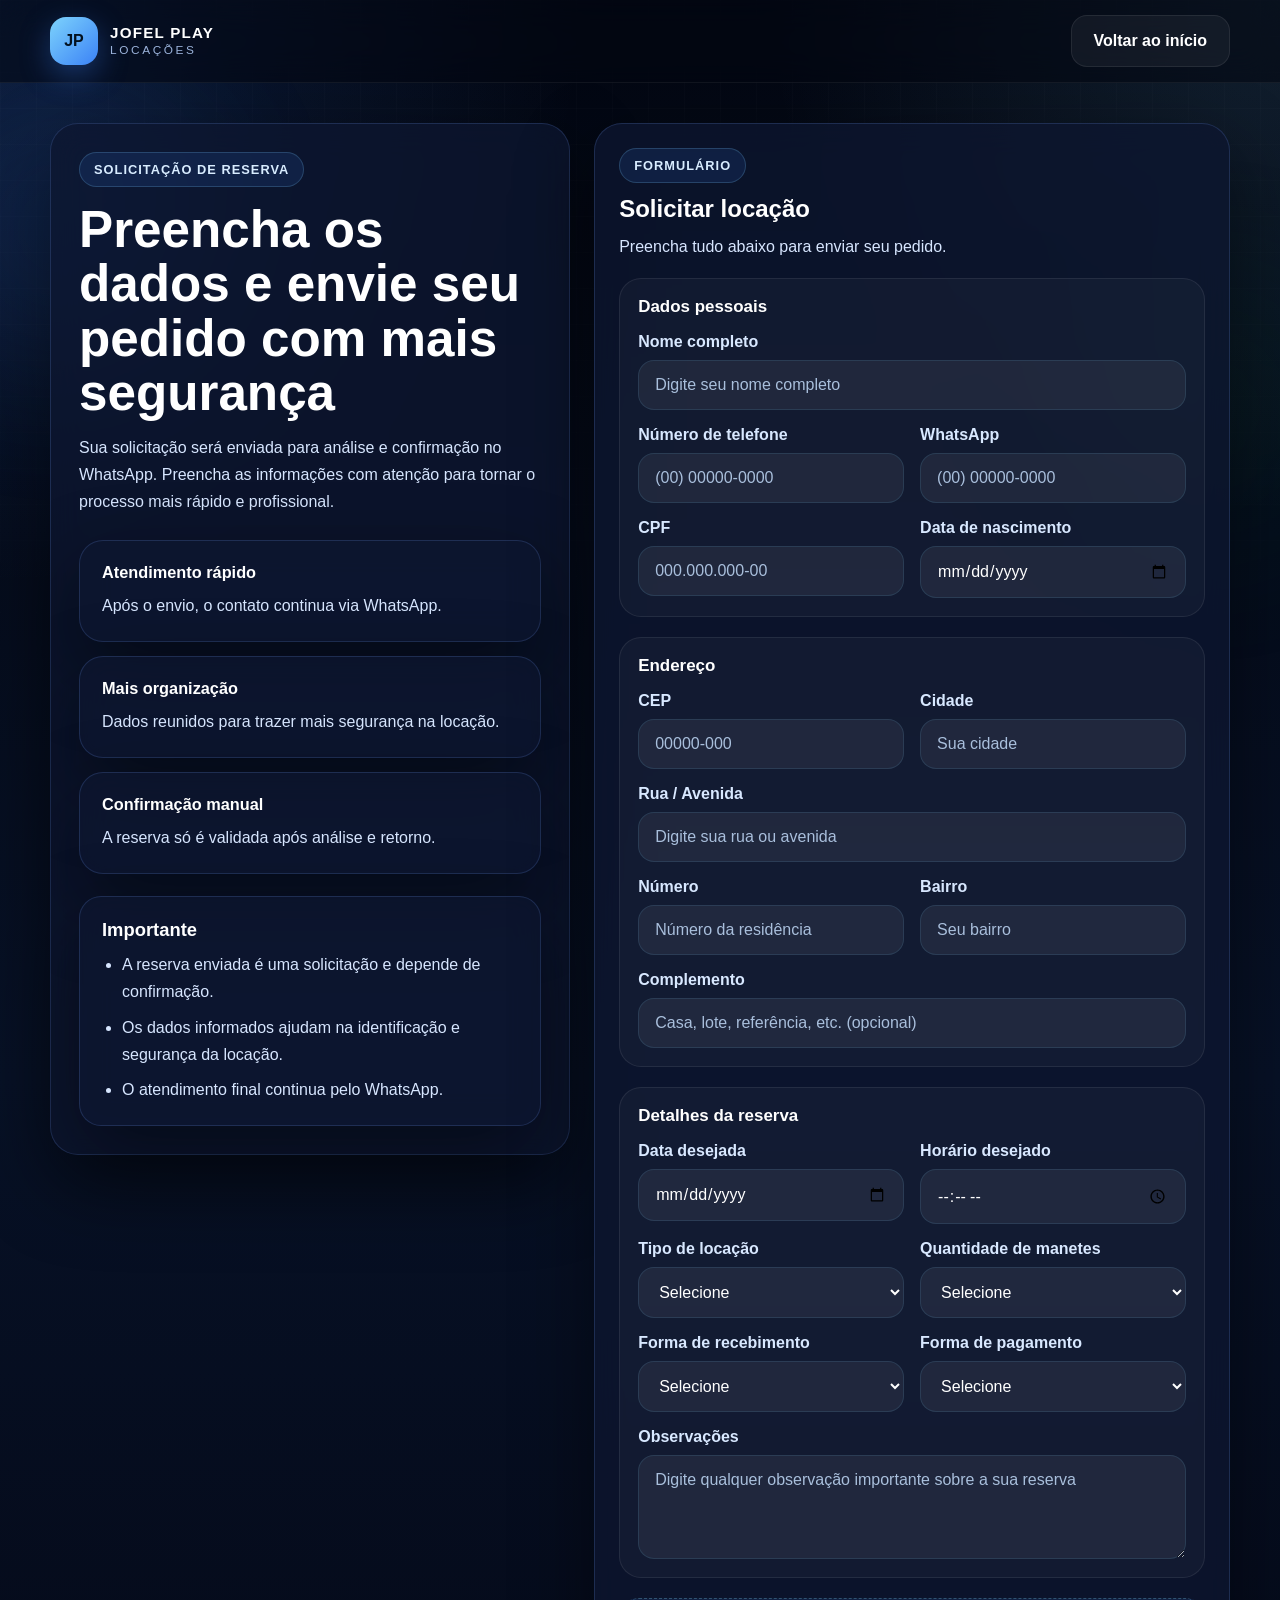
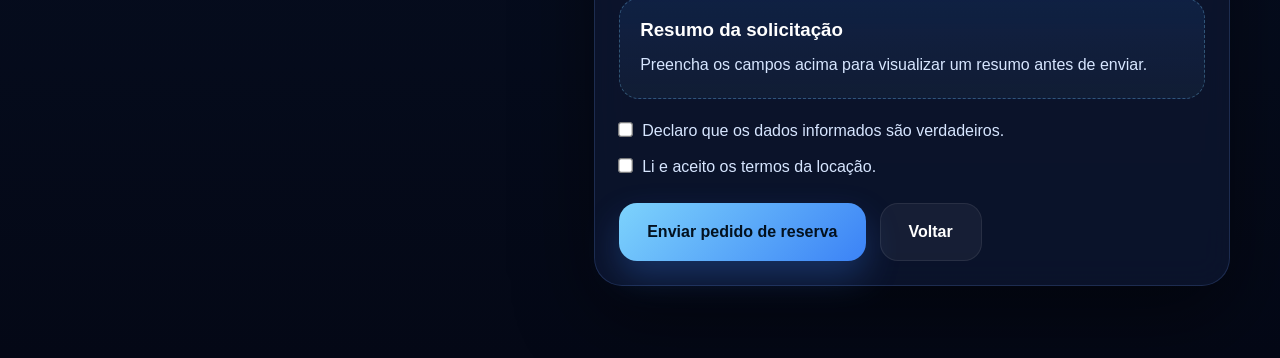
==== commit 3b45702d: "Add files via upload" ====
--- a/reserva.html
+++ b/reserva.html
@@ -17,17 +17,8 @@
 
   <header class="topbar">
     <div class="container topbar-inner">
-      <a href="index.html" class="brand" aria-label="JOFEL PLAY LOCAÇÕES">
-        <span class="brand-badge brand-logo-wrap">
-          <img
-            src="assets/logo-jofelplay.png"
-            alt="Logo JOFEL PLAY"
-            class="brand-logo"
-            onerror="this.style.display='none'; this.nextElementSibling.style.display='grid';"
-          />
-          <span class="brand-logo-fallback">JP</span>
-        </span>
-
+      <a href="index.html" class="brand">
+        <span class="brand-badge">JP</span>
         <span class="brand-text">
           <strong>JOFEL PLAY</strong>
           <small>LOCAÇÕES</small>
@@ -45,7 +36,7 @@
         <h1>Preencha os dados e envie seu pedido com mais segurança</h1>
         <p>
           Sua solicitação será enviada para análise e confirmação no WhatsApp.
-          Preencha as informações com atenção para tornar o processo mais rápido, seguro e profissional.
+          Preencha as informações com atenção para tornar o processo mais rápido e profissional.
         </p>
 
         <div class="reserve-benefits">
@@ -106,30 +97,9 @@
                 <input type="text" id="cpf" name="cpf" placeholder="000.000.000-00" required />
               </div>
 
-              <div class="form-group full">
-                <label>Data de nascimento</label>
-                <div class="birth-grid">
-                  <div class="form-group">
-                    <label class="sr-only" for="nascimentoDia">Dia</label>
-                    <select id="nascimentoDia" name="nascimentoDia" required>
-                      <option value="">Dia</option>
-                    </select>
-                  </div>
-
-                  <div class="form-group">
-                    <label class="sr-only" for="nascimentoMes">Mês</label>
-                    <select id="nascimentoMes" name="nascimentoMes" required>
-                      <option value="">Mês</option>
-                    </select>
-                  </div>
-
-                  <div class="form-group">
-                    <label class="sr-only" for="nascimentoAno">Ano</label>
-                    <select id="nascimentoAno" name="nascimentoAno" required>
-                      <option value="">Ano</option>
-                    </select>
-                  </div>
-                </div>
+              <div class="form-group">
+                <label for="nascimento">Data de nascimento</label>
+                <input type="date" id="nascimento" name="nascimento" required />
               </div>
             </div>
           </div>
@@ -263,43 +233,6 @@
     </div>
   </main>
 
-  <footer class="site-footer">
-    <div class="container footer-inner">
-      <div class="footer-brand">
-        <strong>JOFEL PLAY LOCAÇÕES</strong>
-        <p>Reserva online com atendimento via WhatsApp.</p>
-      </div>
-
-      <div class="footer-social">
-        <a
-          href="https://www.instagram.com/jofelplay/"
-          target="_blank"
-          rel="noopener noreferrer"
-          aria-label="Instagram da JOFEL PLAY"
-          class="social-link"
-        >
-          <svg viewBox="0 0 24 24" aria-hidden="true">
-            <path d="M7.75 2h8.5A5.75 5.75 0 0 1 22 7.75v8.5A5.75 5.75 0 0 1 16.25 22h-8.5A5.75 5.75 0 0 1 2 16.25v-8.5A5.75 5.75 0 0 1 7.75 2Zm0 1.8A3.95 3.95 0 0 0 3.8 7.75v8.5A3.95 3.95 0 0 0 7.75 20.2h8.5a3.95 3.95 0 0 0 3.95-3.95v-8.5a3.95 3.95 0 0 0-3.95-3.95h-8.5Zm8.93 1.35a1.07 1.07 0 1 1 0 2.14 1.07 1.07 0 0 1 0-2.14ZM12 7a5 5 0 1 1 0 10 5 5 0 0 1 0-10Zm0 1.8A3.2 3.2 0 1 0 12 15.2 3.2 3.2 0 0 0 12 8.8Z"/>
-          </svg>
-          <span>Instagram</span>
-        </a>
-
-        <a
-          href="https://www.facebook.com/profile.php?id=61575388936324"
-          target="_blank"
-          rel="noopener noreferrer"
-          aria-label="Facebook da JOFEL PLAY"
-          class="social-link"
-        >
-          <svg viewBox="0 0 24 24" aria-hidden="true">
-            <path d="M13.5 22v-8.14h2.73l.41-3.17H13.5V8.67c0-.92.26-1.54 1.58-1.54h1.68V4.29c-.29-.04-1.28-.12-2.43-.12-2.4 0-4.04 1.47-4.04 4.17v2.35H7.56v3.17h2.73V22h3.21Z"/>
-          </svg>
-          <span>Facebook</span>
-        </a>
-      </div>
-    </div>
-  </footer>
-
   <script src="script.js"></script>
 </body>
-</html>
+</html>
--- a/style.css
+++ b/style.css
@@ -988,198 +988,483 @@
   .faq-item p {
     padding: 0 18px 18px;
   }
-}
-
-.brand-logo-wrap {
-  position: relative;
-  overflow: hidden;
-  background: rgba(255, 255, 255, 0.08);
-}
-
-.brand-logo {
-  width: 100%;
-  height: 100%;
-  object-fit: cover;
-  border-radius: inherit;
-}
-
-.brand-logo-fallback {
-  width: 100%;
-  height: 100%;
-  display: none;
-  place-items: center;
-  font-weight: 900;
-  color: #03111f;
-  background: linear-gradient(135deg, var(--blue-1), var(--blue-2));
-}
-
-.birth-grid {
-  display: grid;
-  grid-template-columns: repeat(3, 1fr);
-  gap: 12px;
-}
-
-.sr-only {
-  position: absolute;
-  width: 1px;
-  height: 1px;
-  padding: 0;
-  margin: -1px;
-  overflow: hidden;
-  clip: rect(0, 0, 0, 0);
-  white-space: nowrap;
-  border: 0;
-}
-
-.mascot-section {
-  padding-top: 10px;
-}
-
-.mascot-layout {
-  display: grid;
-  grid-template-columns: 0.92fr 1.08fr;
-  gap: 24px;
-  align-items: center;
-  padding: 28px;
-  border-radius: var(--radius-xl);
-  background: var(--card);
-  border: 1px solid var(--stroke);
-  box-shadow: var(--shadow-lg);
-  backdrop-filter: blur(16px);
-}
-
-.mascot-visual {
-  min-height: 320px;
-  display: grid;
-  place-items: center;
-  border-radius: 24px;
-  background: radial-gradient(circle at top, rgba(125, 211, 252, 0.12), transparent 60%),
-    rgba(255, 255, 255, 0.03);
-  border: 1px solid var(--stroke-2);
-  overflow: hidden;
-}
-
-.mascot-image {
-  max-height: 420px;
-  width: auto;
-  object-fit: contain;
-}
-
-.mascot-hidden {
-  display: none;
-}
-
-.mascot-copy h2 {
-  font-size: clamp(1.9rem, 4vw, 3rem);
-  line-height: 1.08;
-  margin-top: 16px;
-  margin-bottom: 14px;
-}
-
-.mascot-copy p {
-  color: var(--text-soft);
-  line-height: 1.7;
-}
-
-.mascot-mini-trust {
-  margin-top: 20px;
-}
-
-.site-footer {
-  padding: 24px 0 42px;
-  position: relative;
-  z-index: 2;
-}
-
-.footer-inner {
-  display: flex;
-  align-items: center;
-  justify-content: space-between;
-  gap: 18px;
-  padding: 22px 24px;
-  border-radius: 24px;
-  background: rgba(255, 255, 255, 0.04);
-  border: 1px solid var(--stroke-2);
-  box-shadow: var(--shadow-md);
-  backdrop-filter: blur(16px);
-}
-
-.footer-brand strong {
-  display: block;
-  font-size: 1rem;
-  letter-spacing: 0.06em;
-}
-
-.footer-brand p {
-  margin-top: 8px;
-  color: var(--text-muted);
-  line-height: 1.6;
-}
-
-.footer-social {
-  display: flex;
-  flex-wrap: wrap;
-  gap: 12px;
-}
-
-.social-link {
-  min-height: 48px;
-  padding: 12px 16px;
-  border-radius: 16px;
-  display: inline-flex;
-  align-items: center;
-  gap: 10px;
-  color: var(--text-soft);
-  background: rgba(255, 255, 255, 0.05);
-  border: 1px solid var(--stroke-2);
-  transition: 0.25s ease;
-}
-
-.social-link:hover {
-  transform: translateY(-2px);
-  color: #fff;
-  border-color: rgba(125, 211, 252, 0.4);
-  box-shadow: 0 16px 32px rgba(59, 130, 246, 0.18);
-}
-
-.social-link svg {
-  width: 20px;
-  height: 20px;
-  fill: currentColor;
-}
-
-@media (max-width: 1120px) {
-  .mascot-layout {
-    grid-template-columns: 1fr;
-  }
-}
-
-@media (max-width: 820px) {
-  .birth-grid {
-    grid-template-columns: 1fr;
-  }
-
-  .footer-inner {
-    flex-direction: column;
-    align-items: flex-start;
-  }
-
-  .footer-social {
-    width: 100%;
-  }
-}
-
-@media (max-width: 560px) {
-  .social-link {
-    width: 100%;
-    justify-content: center;
-  }
-
-  .mascot-layout {
-    padding: 20px;
-  }
-
-  .mascot-visual {
-    min-height: 240px;
-  }
-}
+}
+.hero-section-premium {
+  padding-top: 60px;
+}
+
+.hero-grid-premium {
+  align-items: stretch;
+}
+
+.hero-showcase-card {
+  position: relative;
+  min-height: 100%;
+  border-radius: 32px;
+  padding: 20px;
+  overflow: hidden;
+  background:
+    radial-gradient(circle at top right, rgba(96, 165, 250, 0.22), transparent 28%),
+    linear-gradient(145deg, rgba(8, 18, 40, 0.96), rgba(5, 13, 29, 0.96));
+  border: 1px solid rgba(125, 211, 252, 0.16);
+  box-shadow: var(--shadow-lg);
+}
+
+.hero-console-glow {
+  position: absolute;
+  inset: auto;
+  width: 340px;
+  height: 340px;
+  right: -40px;
+  top: -10px;
+  border-radius: 50%;
+  background: radial-gradient(circle, rgba(59, 130, 246, 0.28), transparent 65%);
+  filter: blur(24px);
+}
+
+.hero-console-box {
+  position: relative;
+  z-index: 2;
+  min-height: 100%;
+  display: flex;
+  flex-direction: column;
+  justify-content: space-between;
+  gap: 28px;
+}
+
+.hero-console-top,
+.hero-console-bottom {
+  display: flex;
+  gap: 12px;
+  flex-wrap: wrap;
+}
+
+.hero-chip {
+  padding: 10px 14px;
+  border-radius: 999px;
+  font-weight: 800;
+  color: #03111f;
+  background: linear-gradient(135deg, var(--blue-1), var(--blue-2));
+}
+
+.hero-chip-soft {
+  color: var(--text-soft);
+  background: rgba(255, 255, 255, 0.06);
+  border: 1px solid rgba(255, 255, 255, 0.08);
+}
+
+.hero-console-center {
+  min-height: 410px;
+  display: grid;
+  place-items: center;
+  position: relative;
+}
+
+.console-core {
+  width: 120px;
+  height: 320px;
+  border-radius: 30px;
+  background: linear-gradient(180deg, #0c172d, #050b16);
+  border: 1px solid rgba(255, 255, 255, 0.08);
+  box-shadow:
+    inset 0 0 0 1px rgba(255, 255, 255, 0.04),
+    0 18px 50px rgba(0, 0, 0, 0.45);
+  position: relative;
+}
+
+.console-core::before {
+  content: "";
+  position: absolute;
+  left: 50%;
+  transform: translateX(-50%);
+  top: 20px;
+  width: 7px;
+  height: 280px;
+  border-radius: 999px;
+  background: linear-gradient(180deg, rgba(96, 165, 250, 0.95), rgba(29, 78, 216, 0.3));
+  box-shadow: 0 0 18px rgba(59, 130, 246, 0.5);
+}
+
+.console-shape {
+  position: absolute;
+  width: 110px;
+  height: 320px;
+  border-radius: 34px;
+  background: linear-gradient(180deg, #f5f8ff, #cfdfff);
+  box-shadow: 0 18px 40px rgba(0, 0, 0, 0.25);
+}
+
+.console-left {
+  transform: translateX(-74px) rotate(-10deg);
+}
+
+.console-right {
+  transform: translateX(74px) rotate(10deg);
+}
+
+.control-pad {
+  position: absolute;
+  bottom: 24px;
+  width: 220px;
+  height: 82px;
+  border-radius: 999px;
+  background: linear-gradient(180deg, #f2f6ff, #c4d7ff);
+  box-shadow: 0 18px 35px rgba(0, 0, 0, 0.25);
+}
+
+.control-pad::before,
+.control-pad::after {
+  content: "";
+  position: absolute;
+  top: 28px;
+  width: 18px;
+  height: 18px;
+  border-radius: 50%;
+  background: #0a1224;
+}
+
+.control-pad::before {
+  left: 48px;
+}
+
+.control-pad::after {
+  right: 48px;
+}
+
+.mini-info-card {
+  flex: 1 1 220px;
+  padding: 16px;
+  border-radius: 20px;
+  background: rgba(255, 255, 255, 0.06);
+  border: 1px solid rgba(255, 255, 255, 0.08);
+}
+
+.mini-info-card strong {
+  display: block;
+  margin-bottom: 8px;
+}
+
+.mini-info-card p {
+  color: var(--text-soft);
+  line-height: 1.6;
+}
+
+.catalog-heading {
+  margin-bottom: 26px;
+}
+
+.catalog-shell {
+  border-radius: 30px;
+  padding: 28px;
+  background: rgba(255, 255, 255, 0.03);
+  border: 1px solid rgba(255, 255, 255, 0.06);
+  box-shadow: var(--shadow-lg);
+}
+
+.catalog-tabs {
+  width: fit-content;
+  margin: 0 auto 28px;
+  padding: 6px;
+  border-radius: 18px;
+  background: rgba(255, 255, 255, 0.06);
+  border: 1px solid rgba(255, 255, 255, 0.08);
+  display: flex;
+  gap: 8px;
+  flex-wrap: wrap;
+}
+
+.catalog-tab {
+  min-width: 150px;
+  padding: 14px 18px;
+  border: 0;
+  border-radius: 14px;
+  font-weight: 800;
+  color: #aebdd7;
+  background: transparent;
+  cursor: pointer;
+}
+
+.catalog-tab.active {
+  color: #fff;
+  background: rgba(0, 0, 0, 0.45);
+  box-shadow: inset 0 0 0 1px rgba(255, 255, 255, 0.06);
+}
+
+.game-strip {
+  display: grid;
+  grid-template-columns: repeat(5, minmax(200px, 1fr));
+  gap: 18px;
+  overflow-x: auto;
+  padding-bottom: 8px;
+}
+
+.game-strip::-webkit-scrollbar {
+  height: 8px;
+}
+
+.game-strip::-webkit-scrollbar-thumb {
+  background: rgba(255, 255, 255, 0.18);
+  border-radius: 999px;
+}
+
+.game-card {
+  min-height: 430px;
+  border-radius: 24px;
+  position: relative;
+  overflow: hidden;
+  border: 1px solid rgba(255, 255, 255, 0.08);
+  box-shadow: 0 18px 40px rgba(0, 0, 0, 0.34);
+  background-size: cover;
+  background-position: center;
+}
+
+.game-card::before {
+  content: "";
+  position: absolute;
+  inset: 0;
+  background: linear-gradient(180deg, rgba(0,0,0,0.05), rgba(0,0,0,0.78));
+}
+
+.game-overlay {
+  position: absolute;
+  inset: auto 0 0 0;
+  z-index: 2;
+  padding: 22px 18px 20px;
+}
+
+.game-badge {
+  display: inline-flex;
+  margin-bottom: 12px;
+  padding: 8px 12px;
+  border-radius: 999px;
+  font-size: 0.75rem;
+  font-weight: 800;
+  letter-spacing: 0.08em;
+  text-transform: uppercase;
+  color: #fff;
+  background: rgba(255, 255, 255, 0.12);
+  border: 1px solid rgba(255, 255, 255, 0.12);
+}
+
+.game-overlay h3 {
+  font-size: 1.45rem;
+  margin-bottom: 8px;
+}
+
+.game-overlay p {
+  color: #dce7f7;
+  line-height: 1.6;
+}
+
+.game-card.gta {
+  background-image:
+    linear-gradient(180deg, rgba(13, 23, 48, 0.15), rgba(13, 23, 48, 0.15)),
+    linear-gradient(135deg, #1f2937, #0f766e 60%, #0b1120);
+}
+
+.game-card.fc26 {
+  background-image:
+    linear-gradient(180deg, rgba(13, 23, 48, 0.1), rgba(13, 23, 48, 0.12)),
+    linear-gradient(135deg, #09121f, #123d88 58%, #1a7cd6);
+}
+
+.game-card.gow {
+  background-image:
+    linear-gradient(180deg, rgba(13, 23, 48, 0.1), rgba(13, 23, 48, 0.14)),
+    linear-gradient(135deg, #191d27, #415a77 52%, #101828);
+}
+
+.game-card.spiderman {
+  background-image:
+    linear-gradient(180deg, rgba(13, 23, 48, 0.08), rgba(13, 23, 48, 0.15)),
+    linear-gradient(135deg, #1f0a0a, #8b1e2d 54%, #1e3a8a);
+}
+
+.game-card.mk {
+  background-image:
+    linear-gradient(180deg, rgba(13, 23, 48, 0.08), rgba(13, 23, 48, 0.16)),
+    linear-gradient(135deg, #0f172a, #312e81 50%, #0f766e);
+}
+
+.site-footer {
+  position: relative;
+  z-index: 2;
+  margin-top: 24px;
+  background: rgba(5, 9, 18, 0.95);
+  border-top: 1px solid rgba(255,255,255,0.08);
+}
+
+.footer-grid {
+  padding: 44px 0 32px;
+  display: grid;
+  grid-template-columns: 1.2fr 0.8fr 1fr;
+  gap: 30px;
+}
+
+.footer-brand {
+  margin-bottom: 18px;
+}
+
+.footer-brand-col p {
+  max-width: 420px;
+  color: var(--text-soft);
+  line-height: 1.7;
+}
+
+.footer-grid h3 {
+  font-size: 1.2rem;
+  margin-bottom: 16px;
+}
+
+.footer-links {
+  list-style: none;
+  display: grid;
+  gap: 12px;
+}
+
+.footer-links li,
+.footer-links a {
+  color: #c2d2ea;
+}
+
+.footer-links a:hover,
+.footer-socials a:hover {
+  color: #fff;
+}
+
+.footer-socials {
+  display: flex;
+  gap: 12px;
+  flex-wrap: wrap;
+  margin-top: 18px;
+}
+
+.footer-socials a {
+  padding: 10px 14px;
+  border-radius: 999px;
+  color: #d8e8ff;
+  background: rgba(255, 255, 255, 0.05);
+  border: 1px solid rgba(255, 255, 255, 0.08);
+}
+
+.footer-bottom {
+  border-top: 1px solid rgba(255,255,255,0.08);
+}
+
+.footer-bottom-inner {
+  min-height: 72px;
+  display: flex;
+  align-items: center;
+  justify-content: center;
+  text-align: center;
+  color: #a8bddb;
+}
+
+@media (max-width: 1120px) {
+  .game-strip {
+    grid-template-columns: repeat(5, minmax(220px, 280px));
+  }
+
+  .footer-grid {
+    grid-template-columns: 1fr 1fr;
+  }
+}
+
+@media (max-width: 820px) {
+  .hero-console-center {
+    min-height: 320px;
+  }
+
+  .console-core {
+    width: 94px;
+    height: 260px;
+  }
+
+  .console-core::before {
+    height: 220px;
+  }
+
+  .console-shape {
+    width: 84px;
+    height: 260px;
+  }
+
+  .console-left {
+    transform: translateX(-54px) rotate(-10deg);
+  }
+
+  .console-right {
+    transform: translateX(54px) rotate(10deg);
+  }
+
+  .control-pad {
+    width: 180px;
+    height: 72px;
+  }
+
+  .catalog-shell {
+    padding: 18px;
+  }
+
+  .catalog-tab {
+    min-width: 120px;
+    flex: 1 1 120px;
+  }
+
+  .footer-grid {
+    grid-template-columns: 1fr;
+  }
+}
+
+@media (max-width: 560px) {
+  .hero-showcase-card {
+    padding: 16px;
+  }
+
+  .hero-console-center {
+    min-height: 270px;
+  }
+
+  .console-core {
+    width: 76px;
+    height: 220px;
+    border-radius: 24px;
+  }
+
+  .console-core::before {
+    height: 182px;
+  }
+
+  .console-shape {
+    width: 66px;
+    height: 220px;
+    border-radius: 24px;
+  }
+
+  .console-left {
+    transform: translateX(-42px) rotate(-10deg);
+  }
+
+  .console-right {
+    transform: translateX(42px) rotate(10deg);
+  }
+
+  .control-pad {
+    width: 150px;
+    height: 62px;
+  }
+
+  .game-card {
+    min-height: 360px;
+  }
+
+  .footer-grid {
+    padding-top: 34px;
+    gap: 24px;
+  }
+
+  .footer-bottom-inner {
+    min-height: 64px;
+    font-size: 0.92rem;
+  }
+}
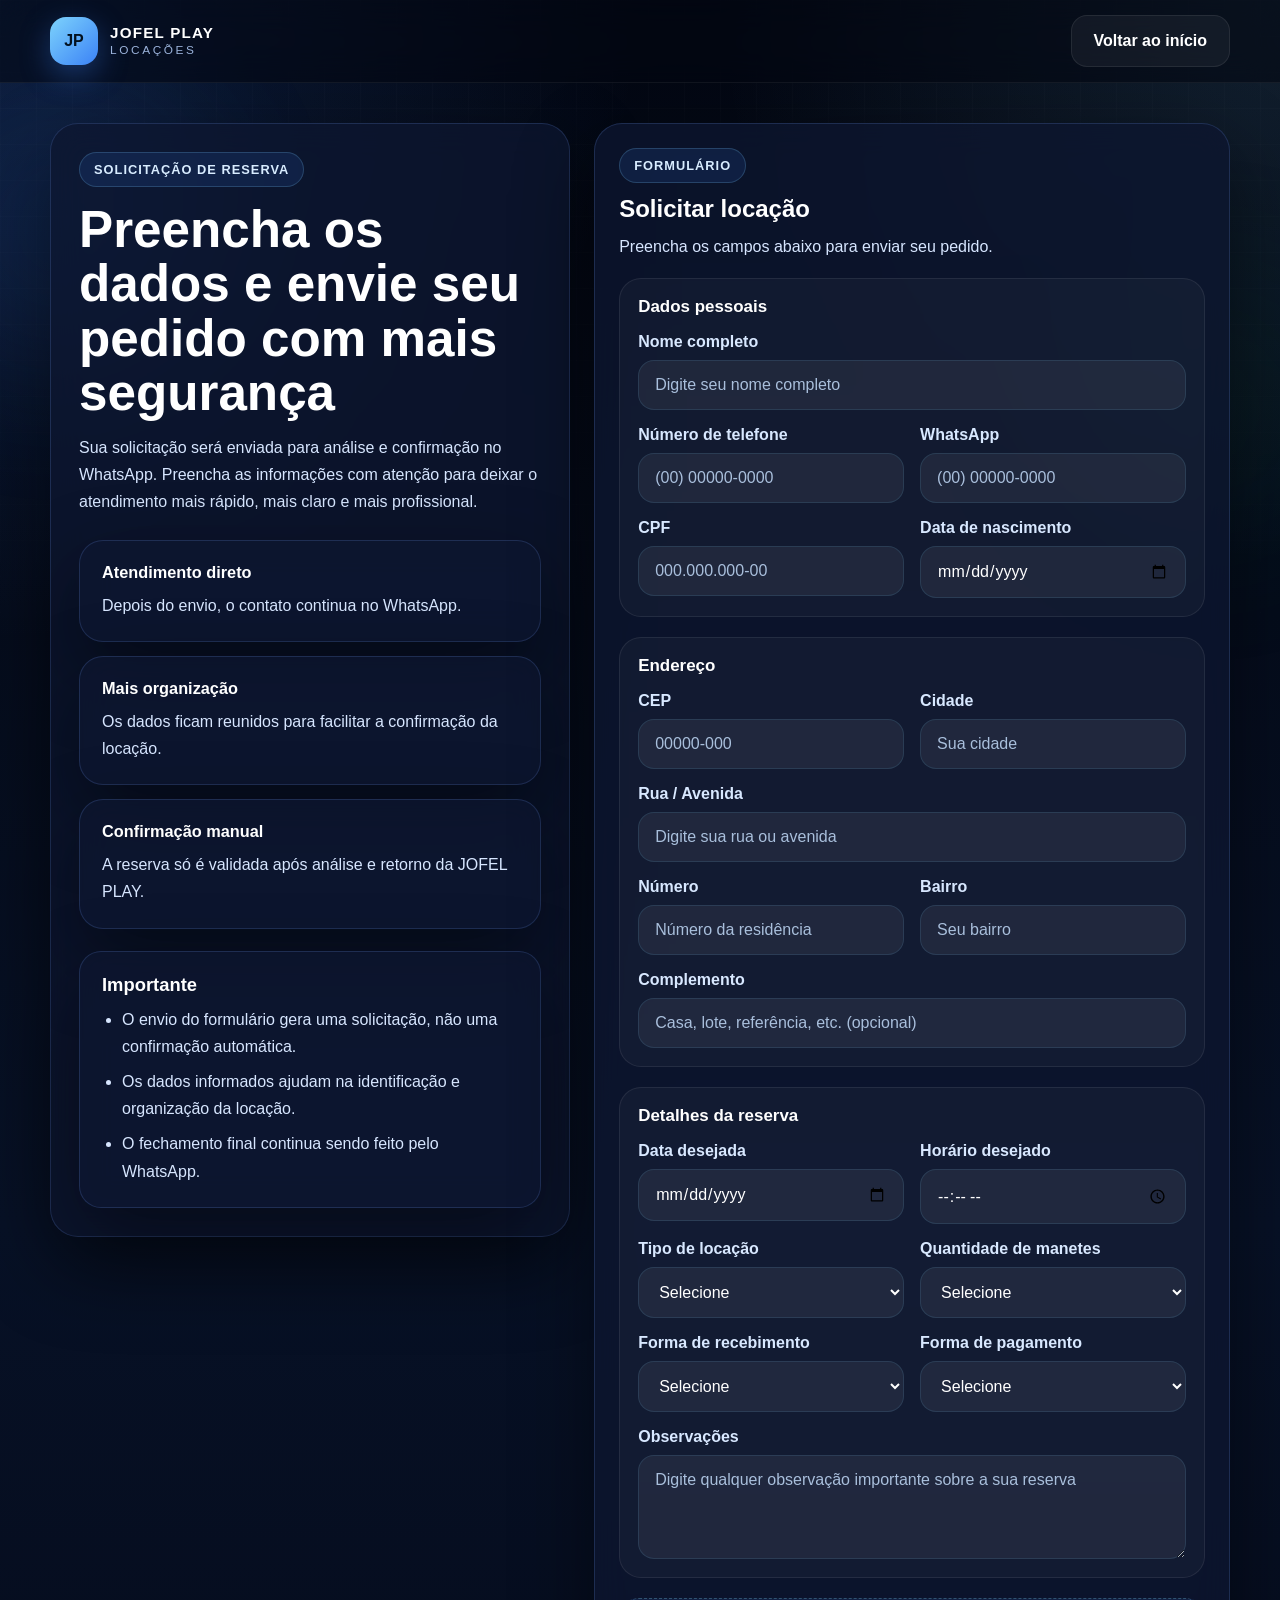
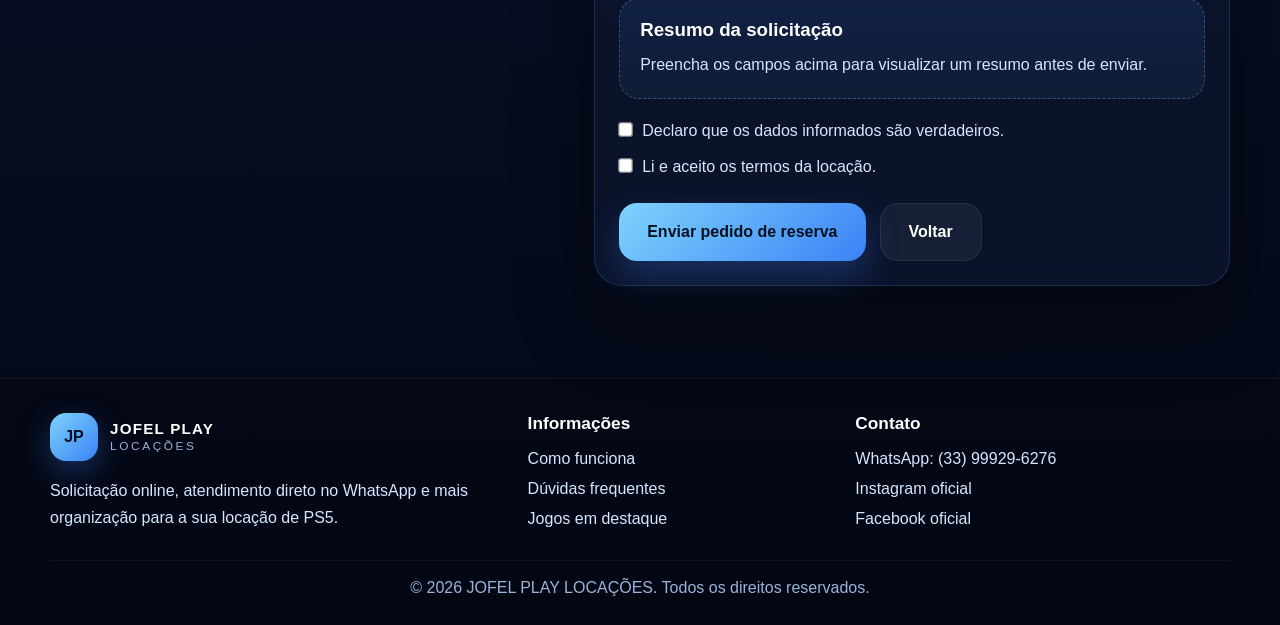
==== commit f6240fe4: "Add files via upload" ====
--- a/reserva.html
+++ b/reserva.html
@@ -1,238 +1,275 @@
-<!DOCTYPE html>
-<html lang="pt-BR">
-<head>
-  <meta charset="UTF-8" />
-  <meta name="viewport" content="width=device-width, initial-scale=1.0" />
-  <title>Reserva | JOFEL PLAY LOCAÇÕES</title>
-  <meta
-    name="description"
-    content="Solicite sua reserva de PS5 com a JOFEL PLAY LOCAÇÕES. Preencha seus dados e finalize o atendimento pelo WhatsApp."
-  />
-  <link rel="stylesheet" href="style.css" />
-</head>
-<body class="site-body reserve-page">
-  <div class="bg-orb orb-1"></div>
-  <div class="bg-orb orb-2"></div>
-  <div class="bg-grid"></div>
-
-  <header class="topbar">
-    <div class="container topbar-inner">
-      <a href="index.html" class="brand">
-        <span class="brand-badge">JP</span>
-        <span class="brand-text">
-          <strong>JOFEL PLAY</strong>
-          <small>LOCAÇÕES</small>
-        </span>
-      </a>
-
-      <a href="index.html" class="btn btn-secondary">Voltar ao início</a>
-    </div>
-  </header>
-
-  <main class="section reserve-main">
-    <div class="container reserve-layout">
-      <section class="reserve-copy reveal">
-        <span class="pill">Solicitação de reserva</span>
-        <h1>Preencha os dados e envie seu pedido com mais segurança</h1>
-        <p>
-          Sua solicitação será enviada para análise e confirmação no WhatsApp.
-          Preencha as informações com atenção para tornar o processo mais rápido e profissional.
-        </p>
-
-        <div class="reserve-benefits">
-          <article class="glass-card">
-            <strong>Atendimento rápido</strong>
-            <p>Após o envio, o contato continua via WhatsApp.</p>
-          </article>
-
-          <article class="glass-card">
-            <strong>Mais organização</strong>
-            <p>Dados reunidos para trazer mais segurança na locação.</p>
-          </article>
-
-          <article class="glass-card">
-            <strong>Confirmação manual</strong>
-            <p>A reserva só é validada após análise e retorno.</p>
-          </article>
-        </div>
-
-        <div class="reserve-note">
-          <h3>Importante</h3>
-          <ul>
-            <li>A reserva enviada é uma solicitação e depende de confirmação.</li>
-            <li>Os dados informados ajudam na identificação e segurança da locação.</li>
-            <li>O atendimento final continua pelo WhatsApp.</li>
-          </ul>
-        </div>
-      </section>
-
-      <section class="reserve-form-card reveal">
-        <div class="form-top">
-          <span class="section-tag">Formulário</span>
-          <h2>Solicitar locação</h2>
-          <p>Preencha tudo abaixo para enviar seu pedido.</p>
-        </div>
-
-        <form id="reservaForm" class="reserve-form">
-          <div class="form-block">
-            <h3>Dados pessoais</h3>
-            <div class="form-grid">
-              <div class="form-group full">
-                <label for="nome">Nome completo</label>
-                <input type="text" id="nome" name="nome" placeholder="Digite seu nome completo" required />
-              </div>
-
-              <div class="form-group">
-                <label for="telefone">Número de telefone</label>
-                <input type="tel" id="telefone" name="telefone" placeholder="(00) 00000-0000" required />
-              </div>
-
-              <div class="form-group">
-                <label for="whatsapp">WhatsApp</label>
-                <input type="tel" id="whatsapp" name="whatsapp" placeholder="(00) 00000-0000" required />
-              </div>
-
-              <div class="form-group">
-                <label for="cpf">CPF</label>
-                <input type="text" id="cpf" name="cpf" placeholder="000.000.000-00" required />
-              </div>
-
-              <div class="form-group">
-                <label for="nascimento">Data de nascimento</label>
-                <input type="date" id="nascimento" name="nascimento" required />
-              </div>
-            </div>
-          </div>
-
-          <div class="form-block">
-            <h3>Endereço</h3>
-            <div class="form-grid">
-              <div class="form-group">
-                <label for="cep">CEP</label>
-                <input type="text" id="cep" name="cep" placeholder="00000-000" required />
-              </div>
-
-              <div class="form-group">
-                <label for="cidade">Cidade</label>
-                <input type="text" id="cidade" name="cidade" placeholder="Sua cidade" required />
-              </div>
-
-              <div class="form-group full">
-                <label for="rua">Rua / Avenida</label>
-                <input type="text" id="rua" name="rua" placeholder="Digite sua rua ou avenida" required />
-              </div>
-
-              <div class="form-group">
-                <label for="numero">Número</label>
-                <input type="text" id="numero" name="numero" placeholder="Número da residência" required />
-              </div>
-
-              <div class="form-group">
-                <label for="bairro">Bairro</label>
-                <input type="text" id="bairro" name="bairro" placeholder="Seu bairro" required />
-              </div>
-
-              <div class="form-group full">
-                <label for="complemento">Complemento</label>
-                <input
-                  type="text"
-                  id="complemento"
-                  name="complemento"
-                  placeholder="Casa, lote, referência, etc. (opcional)"
-                />
-              </div>
-            </div>
-          </div>
-
-          <div class="form-block">
-            <h3>Detalhes da reserva</h3>
-            <div class="form-grid">
-              <div class="form-group">
-                <label for="dataReserva">Data desejada</label>
-                <input type="date" id="dataReserva" name="dataReserva" required />
-              </div>
-
-              <div class="form-group">
-                <label for="horaReserva">Horário desejado</label>
-                <input type="time" id="horaReserva" name="horaReserva" required />
-              </div>
-
-              <div class="form-group">
-                <label for="tipoLocacao">Tipo de locação</label>
-                <select id="tipoLocacao" name="tipoLocacao" required>
-                  <option value="">Selecione</option>
-                  <option value="1 hora">1 hora</option>
-                  <option value="diária">Diária</option>
-                  <option value="final de semana">Final de semana</option>
-                </select>
-              </div>
-
-              <div class="form-group">
-                <label for="manetes">Quantidade de manetes</label>
-                <select id="manetes" name="manetes" required>
-                  <option value="">Selecione</option>
-                  <option value="1 manete">1 manete</option>
-                  <option value="2 manetes">2 manetes</option>
-                </select>
-              </div>
-
-              <div class="form-group">
-                <label for="retirada">Forma de recebimento</label>
-                <select id="retirada" name="retirada" required>
-                  <option value="">Selecione</option>
-                  <option value="retirada no local">Retirada no local</option>
-                  <option value="entrega">Entrega</option>
-                </select>
-              </div>
-
-              <div class="form-group">
-                <label for="pagamento">Forma de pagamento</label>
-                <select id="pagamento" name="pagamento" required>
-                  <option value="">Selecione</option>
-                  <option value="pix">Pix</option>
-                  <option value="dinheiro">Dinheiro</option>
-                  <option value="a combinar">A combinar</option>
-                </select>
-              </div>
-
-              <div class="form-group full">
-                <label for="observacoes">Observações</label>
-                <textarea
-                  id="observacoes"
-                  name="observacoes"
-                  rows="4"
-                  placeholder="Digite qualquer observação importante sobre a sua reserva"
-                ></textarea>
-              </div>
-            </div>
-          </div>
-
-          <div class="summary-panel" id="resumoReserva">
-            <h3>Resumo da solicitação</h3>
-            <p>Preencha os campos acima para visualizar um resumo antes de enviar.</p>
-          </div>
-
-          <div class="checks">
-            <label class="check-item">
-              <input type="checkbox" id="dadosVerdadeiros" required />
-              <span>Declaro que os dados informados são verdadeiros.</span>
-            </label>
-
-            <label class="check-item">
-              <input type="checkbox" id="aceiteTermos" required />
-              <span>Li e aceito os termos da locação.</span>
-            </label>
-          </div>
-
-          <div class="form-actions">
-            <button type="submit" class="btn btn-primary btn-lg submit-btn">Enviar pedido de reserva</button>
-            <a href="index.html" class="btn btn-secondary btn-lg">Voltar</a>
-          </div>
-        </form>
-      </section>
-    </div>
-  </main>
-
-  <script src="script.js"></script>
-</body>
-</html>+<!DOCTYPE html>
+<html lang="pt-BR">
+<head>
+  <meta charset="UTF-8" />
+  <meta name="viewport" content="width=device-width, initial-scale=1.0" />
+  <title>Reserva | JOFEL PLAY LOCAÇÕES</title>
+  <meta
+    name="description"
+    content="Solicite sua reserva de PS5 com a JOFEL PLAY LOCAÇÕES. Preencha seus dados e finalize o atendimento pelo WhatsApp."
+  />
+  <link rel="stylesheet" href="style.css" />
+</head>
+<body class="site-body reserve-page">
+  <div class="bg-orb orb-1"></div>
+  <div class="bg-orb orb-2"></div>
+  <div class="bg-grid"></div>
+
+  <header class="topbar">
+    <div class="container topbar-inner">
+      <a href="index.html" class="brand">
+        <span class="brand-badge">JP</span>
+        <span class="brand-text">
+          <strong>JOFEL PLAY</strong>
+          <small>LOCAÇÕES</small>
+        </span>
+      </a>
+
+      <a href="index.html" class="btn btn-secondary">Voltar ao início</a>
+    </div>
+  </header>
+
+  <main class="section reserve-main">
+    <div class="container reserve-layout">
+      <section class="reserve-copy reveal">
+        <span class="pill">Solicitação de reserva</span>
+        <h1>Preencha os dados e envie seu pedido com mais segurança</h1>
+        <p>
+          Sua solicitação será enviada para análise e confirmação no WhatsApp.
+          Preencha as informações com atenção para deixar o atendimento mais rápido, mais claro e mais profissional.
+        </p>
+
+        <div class="reserve-benefits">
+          <article class="glass-card">
+            <strong>Atendimento direto</strong>
+            <p>Depois do envio, o contato continua no WhatsApp.</p>
+          </article>
+
+          <article class="glass-card">
+            <strong>Mais organização</strong>
+            <p>Os dados ficam reunidos para facilitar a confirmação da locação.</p>
+          </article>
+
+          <article class="glass-card">
+            <strong>Confirmação manual</strong>
+            <p>A reserva só é validada após análise e retorno da JOFEL PLAY.</p>
+          </article>
+        </div>
+
+        <div class="reserve-note">
+          <h3>Importante</h3>
+          <ul>
+            <li>O envio do formulário gera uma solicitação, não uma confirmação automática.</li>
+            <li>Os dados informados ajudam na identificação e organização da locação.</li>
+            <li>O fechamento final continua sendo feito pelo WhatsApp.</li>
+          </ul>
+        </div>
+      </section>
+
+      <section class="reserve-form-card reveal">
+        <div class="form-top">
+          <span class="section-tag">Formulário</span>
+          <h2>Solicitar locação</h2>
+          <p>Preencha os campos abaixo para enviar seu pedido.</p>
+        </div>
+
+        <form id="reservaForm" class="reserve-form">
+          <div class="form-block">
+            <h3>Dados pessoais</h3>
+            <div class="form-grid">
+              <div class="form-group full">
+                <label for="nome">Nome completo</label>
+                <input type="text" id="nome" name="nome" placeholder="Digite seu nome completo" required />
+              </div>
+
+              <div class="form-group">
+                <label for="telefone">Número de telefone</label>
+                <input type="tel" id="telefone" name="telefone" placeholder="(00) 00000-0000" required />
+              </div>
+
+              <div class="form-group">
+                <label for="whatsapp">WhatsApp</label>
+                <input type="tel" id="whatsapp" name="whatsapp" placeholder="(00) 00000-0000" required />
+              </div>
+
+              <div class="form-group">
+                <label for="cpf">CPF</label>
+                <input type="text" id="cpf" name="cpf" placeholder="000.000.000-00" required />
+              </div>
+
+              <div class="form-group">
+                <label for="nascimento">Data de nascimento</label>
+                <input type="date" id="nascimento" name="nascimento" required />
+              </div>
+            </div>
+          </div>
+
+          <div class="form-block">
+            <h3>Endereço</h3>
+            <div class="form-grid">
+              <div class="form-group">
+                <label for="cep">CEP</label>
+                <input type="text" id="cep" name="cep" placeholder="00000-000" required />
+              </div>
+
+              <div class="form-group">
+                <label for="cidade">Cidade</label>
+                <input type="text" id="cidade" name="cidade" placeholder="Sua cidade" required />
+              </div>
+
+              <div class="form-group full">
+                <label for="rua">Rua / Avenida</label>
+                <input type="text" id="rua" name="rua" placeholder="Digite sua rua ou avenida" required />
+              </div>
+
+              <div class="form-group">
+                <label for="numero">Número</label>
+                <input type="text" id="numero" name="numero" placeholder="Número da residência" required />
+              </div>
+
+              <div class="form-group">
+                <label for="bairro">Bairro</label>
+                <input type="text" id="bairro" name="bairro" placeholder="Seu bairro" required />
+              </div>
+
+              <div class="form-group full">
+                <label for="complemento">Complemento</label>
+                <input
+                  type="text"
+                  id="complemento"
+                  name="complemento"
+                  placeholder="Casa, lote, referência, etc. (opcional)"
+                />
+              </div>
+            </div>
+          </div>
+
+          <div class="form-block">
+            <h3>Detalhes da reserva</h3>
+            <div class="form-grid">
+              <div class="form-group">
+                <label for="dataReserva">Data desejada</label>
+                <input type="date" id="dataReserva" name="dataReserva" required />
+              </div>
+
+              <div class="form-group">
+                <label for="horaReserva">Horário desejado</label>
+                <input type="time" id="horaReserva" name="horaReserva" required />
+              </div>
+
+              <div class="form-group">
+                <label for="tipoLocacao">Tipo de locação</label>
+                <select id="tipoLocacao" name="tipoLocacao" required>
+                  <option value="">Selecione</option>
+                  <option value="1 hora">1 hora</option>
+                  <option value="diária">Diária</option>
+                  <option value="final de semana">Final de semana</option>
+                </select>
+              </div>
+
+              <div class="form-group">
+                <label for="manetes">Quantidade de manetes</label>
+                <select id="manetes" name="manetes" required>
+                  <option value="">Selecione</option>
+                  <option value="1 manete">1 manete</option>
+                  <option value="2 manetes">2 manetes</option>
+                </select>
+              </div>
+
+              <div class="form-group">
+                <label for="retirada">Forma de recebimento</label>
+                <select id="retirada" name="retirada" required>
+                  <option value="">Selecione</option>
+                  <option value="retirada no local">Retirada no local</option>
+                  <option value="entrega">Entrega</option>
+                </select>
+              </div>
+
+              <div class="form-group">
+                <label for="pagamento">Forma de pagamento</label>
+                <select id="pagamento" name="pagamento" required>
+                  <option value="">Selecione</option>
+                  <option value="pix">Pix</option>
+                  <option value="dinheiro">Dinheiro</option>
+                  <option value="a combinar">A combinar</option>
+                </select>
+              </div>
+
+              <div class="form-group full">
+                <label for="observacoes">Observações</label>
+                <textarea
+                  id="observacoes"
+                  name="observacoes"
+                  rows="4"
+                  placeholder="Digite qualquer observação importante sobre a sua reserva"
+                ></textarea>
+              </div>
+            </div>
+          </div>
+
+          <div class="summary-panel" id="resumoReserva">
+            <h3>Resumo da solicitação</h3>
+            <p>Preencha os campos acima para visualizar um resumo antes de enviar.</p>
+          </div>
+
+          <div class="checks">
+            <label class="check-item">
+              <input type="checkbox" id="dadosVerdadeiros" required />
+              <span>Declaro que os dados informados são verdadeiros.</span>
+            </label>
+
+            <label class="check-item">
+              <input type="checkbox" id="aceiteTermos" required />
+              <span>Li e aceito os termos da locação.</span>
+            </label>
+          </div>
+
+          <div class="form-actions">
+            <button type="submit" class="btn btn-primary btn-lg submit-btn">Enviar pedido de reserva</button>
+            <a href="index.html" class="btn btn-secondary btn-lg">Voltar</a>
+          </div>
+        </form>
+      </section>
+    </div>
+  </main>
+
+  <footer class="site-footer">
+    <div class="container footer-grid">
+      <div>
+        <a href="index.html" class="brand footer-brand">
+          <span class="brand-badge">JP</span>
+          <span class="brand-text">
+            <strong>JOFEL PLAY</strong>
+            <small>LOCAÇÕES</small>
+          </span>
+        </a>
+        <p class="footer-copy">Solicitação online, atendimento direto no WhatsApp e mais organização para a sua locação de PS5.</p>
+      </div>
+
+      <div>
+        <h3>Informações</h3>
+        <ul class="footer-links">
+          <li><a href="index.html#como-funciona">Como funciona</a></li>
+          <li><a href="index.html#duvidas">Dúvidas frequentes</a></li>
+          <li><a href="index.html#jogos">Jogos em destaque</a></li>
+        </ul>
+      </div>
+
+      <div>
+        <h3>Contato</h3>
+        <ul class="footer-links">
+          <li><a href="https://wa.me/5533999296276" target="_blank" rel="noopener noreferrer">WhatsApp: (33) 99929-6276</a></li>
+          <li><a href="https://www.instagram.com/jofelplay/" target="_blank" rel="noopener noreferrer">Instagram oficial</a></li>
+          <li><a href="https://www.facebook.com/profile.php?id=61575388936324" target="_blank" rel="noopener noreferrer">Facebook oficial</a></li>
+        </ul>
+      </div>
+    </div>
+
+    <div class="container footer-bottom">
+      <p>© 2026 JOFEL PLAY LOCAÇÕES. Todos os direitos reservados.</p>
+    </div>
+  </footer>
+
+  <script src="script.js"></script>
+</body>
+</html>
--- a/style.css
+++ b/style.css
@@ -989,159 +989,79 @@
     padding: 0 18px 18px;
   }
 }
-.hero-section-premium {
-  padding-top: 60px;
-}
-
-.hero-grid-premium {
-  align-items: stretch;
-}
-
-.hero-showcase-card {
-  position: relative;
-  min-height: 100%;
-  border-radius: 32px;
-  padding: 20px;
+/* ===== NOVA HERO ===== */
+.hero-clean {
+  padding-top: 56px;
+}
+
+.clean-hero-grid {
+  align-items: center;
+}
+
+.hero-real-card {
+  background: linear-gradient(180deg, rgba(6, 18, 42, 0.96), rgba(4, 12, 30, 0.94));
+  border: 1px solid rgba(125, 211, 252, 0.16);
+  border-radius: 34px;
+  box-shadow: var(--shadow-lg);
   overflow: hidden;
-  background:
-    radial-gradient(circle at top right, rgba(96, 165, 250, 0.22), transparent 28%),
-    linear-gradient(145deg, rgba(8, 18, 40, 0.96), rgba(5, 13, 29, 0.96));
-  border: 1px solid rgba(125, 211, 252, 0.16);
-  box-shadow: var(--shadow-lg);
-}
-
-.hero-console-glow {
-  position: absolute;
-  inset: auto;
-  width: 340px;
-  height: 340px;
-  right: -40px;
-  top: -10px;
-  border-radius: 50%;
-  background: radial-gradient(circle, rgba(59, 130, 246, 0.28), transparent 65%);
-  filter: blur(24px);
-}
-
-.hero-console-box {
-  position: relative;
-  z-index: 2;
-  min-height: 100%;
-  display: flex;
-  flex-direction: column;
-  justify-content: space-between;
-  gap: 28px;
-}
-
-.hero-console-top,
-.hero-console-bottom {
+  padding: 18px;
+}
+
+.hero-real-card-header {
   display: flex;
   gap: 12px;
   flex-wrap: wrap;
+  margin-bottom: 16px;
 }
 
 .hero-chip {
-  padding: 10px 14px;
+  display: inline-flex;
+  align-items: center;
+  justify-content: center;
+  padding: 10px 16px;
   border-radius: 999px;
-  font-weight: 800;
+  background: linear-gradient(135deg, var(--blue-1), var(--blue-2));
   color: #03111f;
-  background: linear-gradient(135deg, var(--blue-1), var(--blue-2));
+  font-weight: 900;
 }
 
 .hero-chip-soft {
-  color: var(--text-soft);
-  background: rgba(255, 255, 255, 0.06);
+  background: rgba(255, 255, 255, 0.08);
+  color: #e7f1ff;
   border: 1px solid rgba(255, 255, 255, 0.08);
 }
 
-.hero-console-center {
-  min-height: 410px;
+.hero-real-media {
+  border-radius: 28px;
+  overflow: hidden;
+  border: 1px solid rgba(255, 255, 255, 0.08);
+  min-height: 460px;
+}
+
+.hero-real-media img {
+  width: 100%;
+  height: 460px;
+  object-fit: cover;
+}
+
+.hero-real-footer {
   display: grid;
-  place-items: center;
-  position: relative;
-}
-
-.console-core {
-  width: 120px;
-  height: 320px;
-  border-radius: 30px;
-  background: linear-gradient(180deg, #0c172d, #050b16);
-  border: 1px solid rgba(255, 255, 255, 0.08);
-  box-shadow:
-    inset 0 0 0 1px rgba(255, 255, 255, 0.04),
-    0 18px 50px rgba(0, 0, 0, 0.45);
-  position: relative;
-}
-
-.console-core::before {
-  content: "";
-  position: absolute;
-  left: 50%;
-  transform: translateX(-50%);
-  top: 20px;
-  width: 7px;
-  height: 280px;
-  border-radius: 999px;
-  background: linear-gradient(180deg, rgba(96, 165, 250, 0.95), rgba(29, 78, 216, 0.3));
-  box-shadow: 0 0 18px rgba(59, 130, 246, 0.5);
-}
-
-.console-shape {
-  position: absolute;
-  width: 110px;
-  height: 320px;
-  border-radius: 34px;
-  background: linear-gradient(180deg, #f5f8ff, #cfdfff);
-  box-shadow: 0 18px 40px rgba(0, 0, 0, 0.25);
-}
-
-.console-left {
-  transform: translateX(-74px) rotate(-10deg);
-}
-
-.console-right {
-  transform: translateX(74px) rotate(10deg);
-}
-
-.control-pad {
-  position: absolute;
-  bottom: 24px;
-  width: 220px;
-  height: 82px;
-  border-radius: 999px;
-  background: linear-gradient(180deg, #f2f6ff, #c4d7ff);
-  box-shadow: 0 18px 35px rgba(0, 0, 0, 0.25);
-}
-
-.control-pad::before,
-.control-pad::after {
-  content: "";
-  position: absolute;
-  top: 28px;
-  width: 18px;
-  height: 18px;
-  border-radius: 50%;
-  background: #0a1224;
-}
-
-.control-pad::before {
-  left: 48px;
-}
-
-.control-pad::after {
-  right: 48px;
+  grid-template-columns: repeat(2, 1fr);
+  gap: 16px;
+  margin-top: 16px;
 }
 
 .mini-info-card {
-  flex: 1 1 220px;
-  padding: 16px;
-  border-radius: 20px;
-  background: rgba(255, 255, 255, 0.06);
+  padding: 18px;
+  border-radius: 22px;
+  background: rgba(255, 255, 255, 0.05);
   border: 1px solid rgba(255, 255, 255, 0.08);
 }
 
 .mini-info-card strong {
   display: block;
   margin-bottom: 8px;
+  font-size: 1.04rem;
 }
 
 .mini-info-card p {
@@ -1149,170 +1069,133 @@
   line-height: 1.6;
 }
 
-.catalog-heading {
-  margin-bottom: 26px;
-}
-
-.catalog-shell {
-  border-radius: 30px;
-  padding: 28px;
-  background: rgba(255, 255, 255, 0.03);
-  border: 1px solid rgba(255, 255, 255, 0.06);
-  box-shadow: var(--shadow-lg);
-}
-
-.catalog-tabs {
-  width: fit-content;
-  margin: 0 auto 28px;
-  padding: 6px;
-  border-radius: 18px;
-  background: rgba(255, 255, 255, 0.06);
-  border: 1px solid rgba(255, 255, 255, 0.08);
+/* ===== CARROSSEL ===== */
+.games-section {
+  overflow: hidden;
+}
+
+.games-carousel {
+  position: relative;
   display: flex;
-  gap: 8px;
-  flex-wrap: wrap;
-}
-
-.catalog-tab {
-  min-width: 150px;
-  padding: 14px 18px;
-  border: 0;
-  border-radius: 14px;
-  font-weight: 800;
-  color: #aebdd7;
-  background: transparent;
-  cursor: pointer;
-}
-
-.catalog-tab.active {
-  color: #fff;
-  background: rgba(0, 0, 0, 0.45);
-  box-shadow: inset 0 0 0 1px rgba(255, 255, 255, 0.06);
-}
-
-.game-strip {
+  align-items: center;
+  gap: 18px;
+}
+
+.games-track {
   display: grid;
-  grid-template-columns: repeat(5, minmax(200px, 1fr));
+  grid-auto-flow: column;
+  grid-auto-columns: minmax(230px, 230px);
   gap: 18px;
   overflow-x: auto;
-  padding-bottom: 8px;
-}
-
-.game-strip::-webkit-scrollbar {
-  height: 8px;
-}
-
-.game-strip::-webkit-scrollbar-thumb {
-  background: rgba(255, 255, 255, 0.18);
-  border-radius: 999px;
-}
-
-.game-card {
-  min-height: 430px;
-  border-radius: 24px;
+  scroll-behavior: smooth;
+  scrollbar-width: none;
+  padding: 8px 4px 10px;
+}
+
+.games-track::-webkit-scrollbar {
+  display: none;
+}
+
+.game-poster-card {
   position: relative;
+  height: 380px;
+  border-radius: 26px;
   overflow: hidden;
+  box-shadow: 0 18px 44px rgba(0, 0, 0, 0.35);
   border: 1px solid rgba(255, 255, 255, 0.08);
-  box-shadow: 0 18px 40px rgba(0, 0, 0, 0.34);
-  background-size: cover;
-  background-position: center;
-}
-
-.game-card::before {
-  content: "";
-  position: absolute;
-  inset: 0;
-  background: linear-gradient(180deg, rgba(0,0,0,0.05), rgba(0,0,0,0.78));
-}
-
-.game-overlay {
+  background: #071126;
+  flex: 0 0 auto;
+}
+
+.game-poster-card img {
+  width: 100%;
+  height: 100%;
+  object-fit: cover;
+  transition: transform 0.35s ease;
+}
+
+.game-poster-card:hover img {
+  transform: scale(1.05);
+}
+
+.poster-overlay {
   position: absolute;
   inset: auto 0 0 0;
-  z-index: 2;
-  padding: 22px 18px 20px;
-}
-
-.game-badge {
+  padding: 18px;
+  background: linear-gradient(180deg, transparent 0%, rgba(3, 7, 18, 0.12) 8%, rgba(3, 7, 18, 0.92) 100%);
+}
+
+.poster-tag {
   display: inline-flex;
-  margin-bottom: 12px;
   padding: 8px 12px;
   border-radius: 999px;
-  font-size: 0.75rem;
+  margin-bottom: 10px;
+  font-size: 0.76rem;
   font-weight: 800;
-  letter-spacing: 0.08em;
+  letter-spacing: 0.05em;
   text-transform: uppercase;
+  color: #d8ecff;
+  background: rgba(59, 130, 246, 0.16);
+  border: 1px solid rgba(125, 211, 252, 0.2);
+}
+
+.poster-overlay h3 {
+  font-size: 1.12rem;
+  margin-bottom: 8px;
+}
+
+.poster-overlay p {
+  font-size: 0.94rem;
+  line-height: 1.5;
+  color: #d7e6ff;
+}
+
+.carousel-btn {
+  width: 52px;
+  height: 52px;
+  flex: 0 0 auto;
+  border: 0;
+  border-radius: 50%;
+  cursor: pointer;
+  font-size: 2rem;
+  line-height: 1;
   color: #fff;
-  background: rgba(255, 255, 255, 0.12);
-  border: 1px solid rgba(255, 255, 255, 0.12);
-}
-
-.game-overlay h3 {
-  font-size: 1.45rem;
-  margin-bottom: 8px;
-}
-
-.game-overlay p {
-  color: #dce7f7;
-  line-height: 1.6;
-}
-
-.game-card.gta {
-  background-image:
-    linear-gradient(180deg, rgba(13, 23, 48, 0.15), rgba(13, 23, 48, 0.15)),
-    linear-gradient(135deg, #1f2937, #0f766e 60%, #0b1120);
-}
-
-.game-card.fc26 {
-  background-image:
-    linear-gradient(180deg, rgba(13, 23, 48, 0.1), rgba(13, 23, 48, 0.12)),
-    linear-gradient(135deg, #09121f, #123d88 58%, #1a7cd6);
-}
-
-.game-card.gow {
-  background-image:
-    linear-gradient(180deg, rgba(13, 23, 48, 0.1), rgba(13, 23, 48, 0.14)),
-    linear-gradient(135deg, #191d27, #415a77 52%, #101828);
-}
-
-.game-card.spiderman {
-  background-image:
-    linear-gradient(180deg, rgba(13, 23, 48, 0.08), rgba(13, 23, 48, 0.15)),
-    linear-gradient(135deg, #1f0a0a, #8b1e2d 54%, #1e3a8a);
-}
-
-.game-card.mk {
-  background-image:
-    linear-gradient(180deg, rgba(13, 23, 48, 0.08), rgba(13, 23, 48, 0.16)),
-    linear-gradient(135deg, #0f172a, #312e81 50%, #0f766e);
-}
-
+  background: rgba(255, 255, 255, 0.08);
+  border: 1px solid rgba(255, 255, 255, 0.1);
+  backdrop-filter: blur(10px);
+}
+
+.carousel-btn:hover {
+  background: rgba(59, 130, 246, 0.18);
+}
+
+/* ===== FOOTER ===== */
 .site-footer {
-  position: relative;
-  z-index: 2;
-  margin-top: 24px;
-  background: rgba(5, 9, 18, 0.95);
-  border-top: 1px solid rgba(255,255,255,0.08);
+  margin-top: 20px;
+  padding-top: 34px;
+  border-top: 1px solid rgba(255, 255, 255, 0.06);
+  background: rgba(0, 0, 0, 0.18);
 }
 
 .footer-grid {
-  padding: 44px 0 32px;
   display: grid;
   grid-template-columns: 1.2fr 0.8fr 1fr;
-  gap: 30px;
+  gap: 28px;
+  padding-bottom: 28px;
 }
 
 .footer-brand {
-  margin-bottom: 18px;
-}
-
-.footer-brand-col p {
+  margin-bottom: 16px;
+}
+
+.footer-copy {
   max-width: 420px;
   color: var(--text-soft);
   line-height: 1.7;
 }
 
-.footer-grid h3 {
-  font-size: 1.2rem;
+.site-footer h3 {
+  font-size: 1.08rem;
   margin-bottom: 16px;
 }
 
@@ -1322,149 +1205,72 @@
   gap: 12px;
 }
 
-.footer-links li,
 .footer-links a {
-  color: #c2d2ea;
-}
-
-.footer-links a:hover,
-.footer-socials a:hover {
+  color: var(--text-soft);
+}
+
+.footer-links a:hover {
   color: #fff;
 }
 
-.footer-socials {
-  display: flex;
-  gap: 12px;
-  flex-wrap: wrap;
-  margin-top: 18px;
-}
-
-.footer-socials a {
-  padding: 10px 14px;
-  border-radius: 999px;
-  color: #d8e8ff;
-  background: rgba(255, 255, 255, 0.05);
-  border: 1px solid rgba(255, 255, 255, 0.08);
-}
-
 .footer-bottom {
-  border-top: 1px solid rgba(255,255,255,0.08);
-}
-
-.footer-bottom-inner {
-  min-height: 72px;
-  display: flex;
-  align-items: center;
-  justify-content: center;
+  padding: 18px 0 28px;
+  border-top: 1px solid rgba(255, 255, 255, 0.06);
+}
+
+.footer-bottom p {
   text-align: center;
-  color: #a8bddb;
+  color: var(--text-muted);
 }
 
 @media (max-width: 1120px) {
-  .game-strip {
-    grid-template-columns: repeat(5, minmax(220px, 280px));
-  }
-
-  .footer-grid {
-    grid-template-columns: 1fr 1fr;
-  }
-}
-
-@media (max-width: 820px) {
-  .hero-console-center {
-    min-height: 320px;
-  }
-
-  .console-core {
-    width: 94px;
-    height: 260px;
-  }
-
-  .console-core::before {
-    height: 220px;
-  }
-
-  .console-shape {
-    width: 84px;
-    height: 260px;
-  }
-
-  .console-left {
-    transform: translateX(-54px) rotate(-10deg);
-  }
-
-  .console-right {
-    transform: translateX(54px) rotate(10deg);
-  }
-
-  .control-pad {
-    width: 180px;
-    height: 72px;
-  }
-
-  .catalog-shell {
-    padding: 18px;
-  }
-
-  .catalog-tab {
-    min-width: 120px;
-    flex: 1 1 120px;
-  }
-
+  .hero-real-footer,
   .footer-grid {
     grid-template-columns: 1fr;
   }
 }
 
+@media (max-width: 820px) {
+  .games-carousel {
+    gap: 10px;
+  }
+
+  .games-track {
+    grid-auto-columns: minmax(200px, 200px);
+  }
+
+  .game-poster-card {
+    height: 340px;
+  }
+
+  .carousel-btn {
+    width: 44px;
+    height: 44px;
+    font-size: 1.6rem;
+  }
+}
+
 @media (max-width: 560px) {
-  .hero-showcase-card {
-    padding: 16px;
+  .hero-real-media,
+  .hero-real-media img {
+    min-height: 300px;
+    height: 300px;
   }
 
-  .hero-console-center {
-    min-height: 270px;
+  .games-carousel {
+    align-items: stretch;
   }
 
-  .console-core {
-    width: 76px;
-    height: 220px;
-    border-radius: 24px;
+  .games-track {
+    grid-auto-columns: minmax(180px, 180px);
   }
 
-  .console-core::before {
-    height: 182px;
+  .game-poster-card {
+    height: 300px;
+    border-radius: 20px;
   }
 
-  .console-shape {
-    width: 66px;
-    height: 220px;
-    border-radius: 24px;
+  .carousel-btn {
+    display: none;
   }
-
-  .console-left {
-    transform: translateX(-42px) rotate(-10deg);
-  }
-
-  .console-right {
-    transform: translateX(42px) rotate(10deg);
-  }
-
-  .control-pad {
-    width: 150px;
-    height: 62px;
-  }
-
-  .game-card {
-    min-height: 360px;
-  }
-
-  .footer-grid {
-    padding-top: 34px;
-    gap: 24px;
-  }
-
-  .footer-bottom-inner {
-    min-height: 64px;
-    font-size: 0.92rem;
-  }
-}
+}
